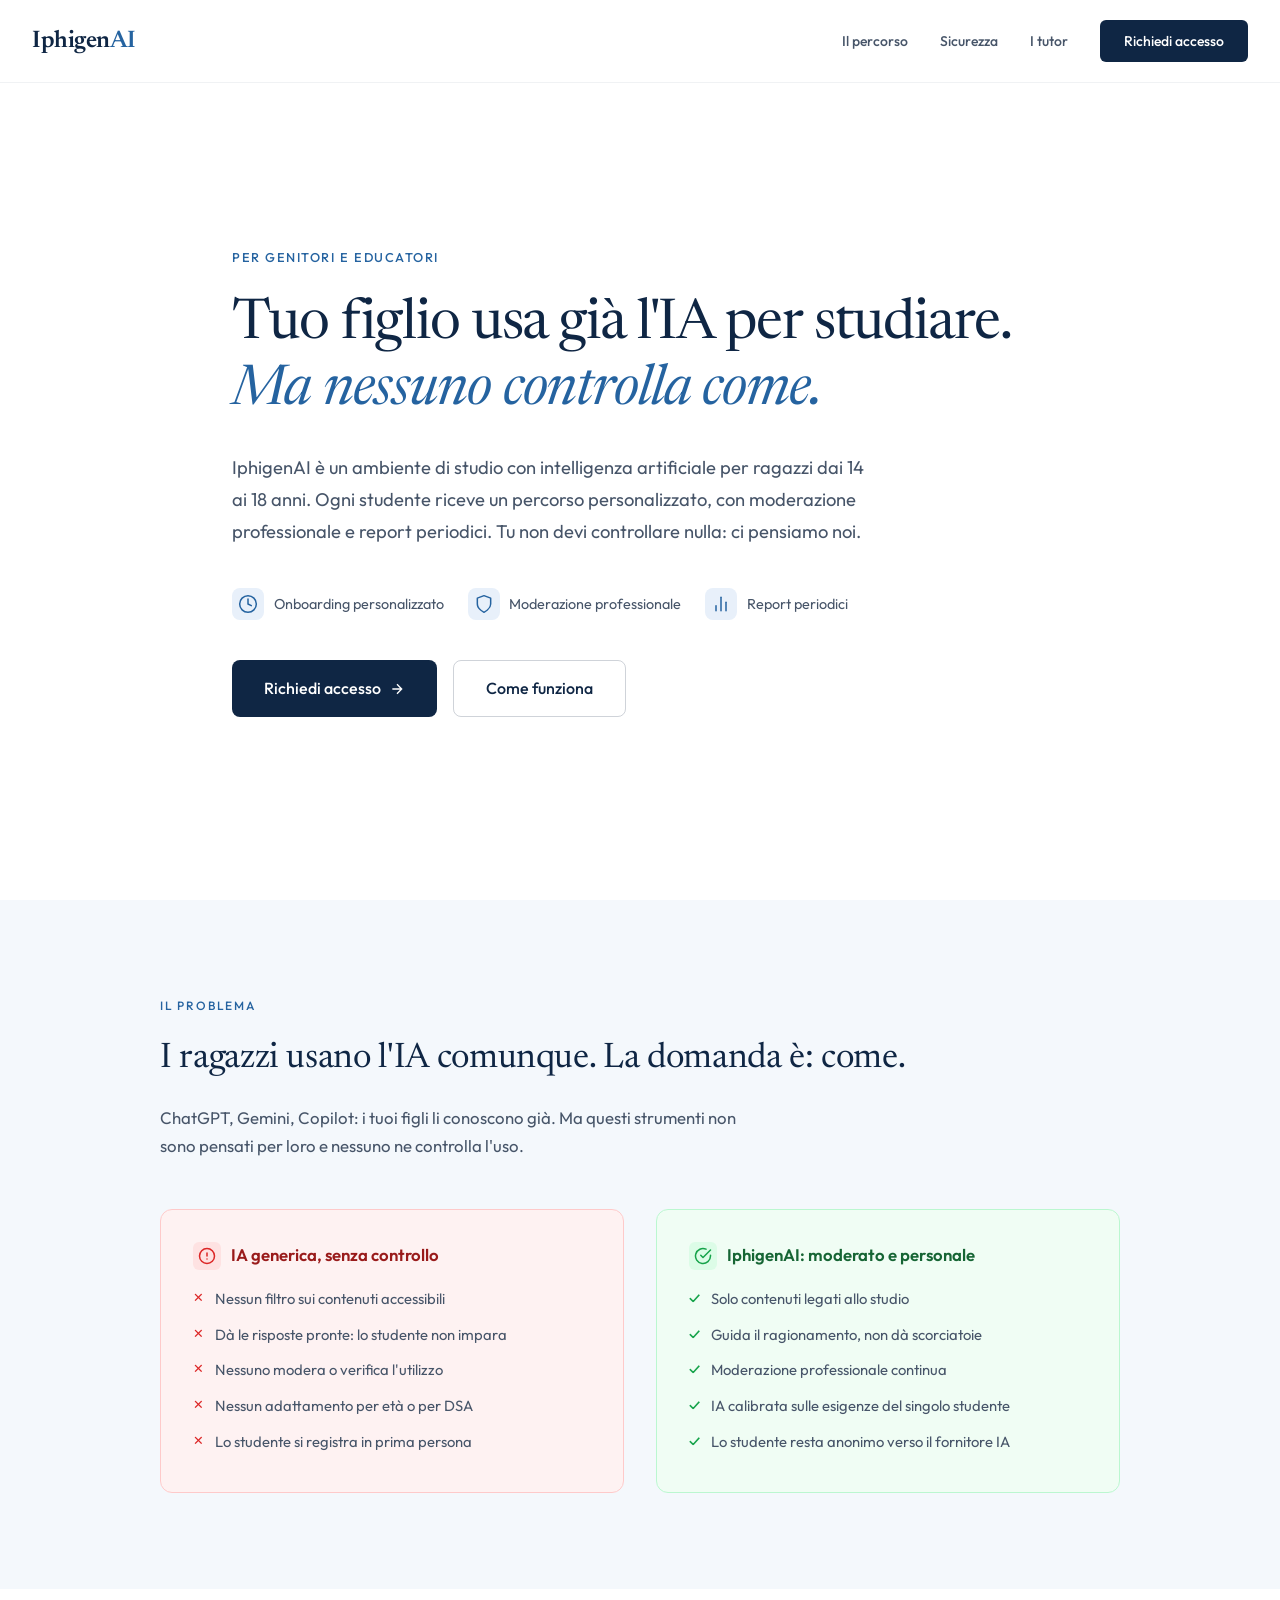
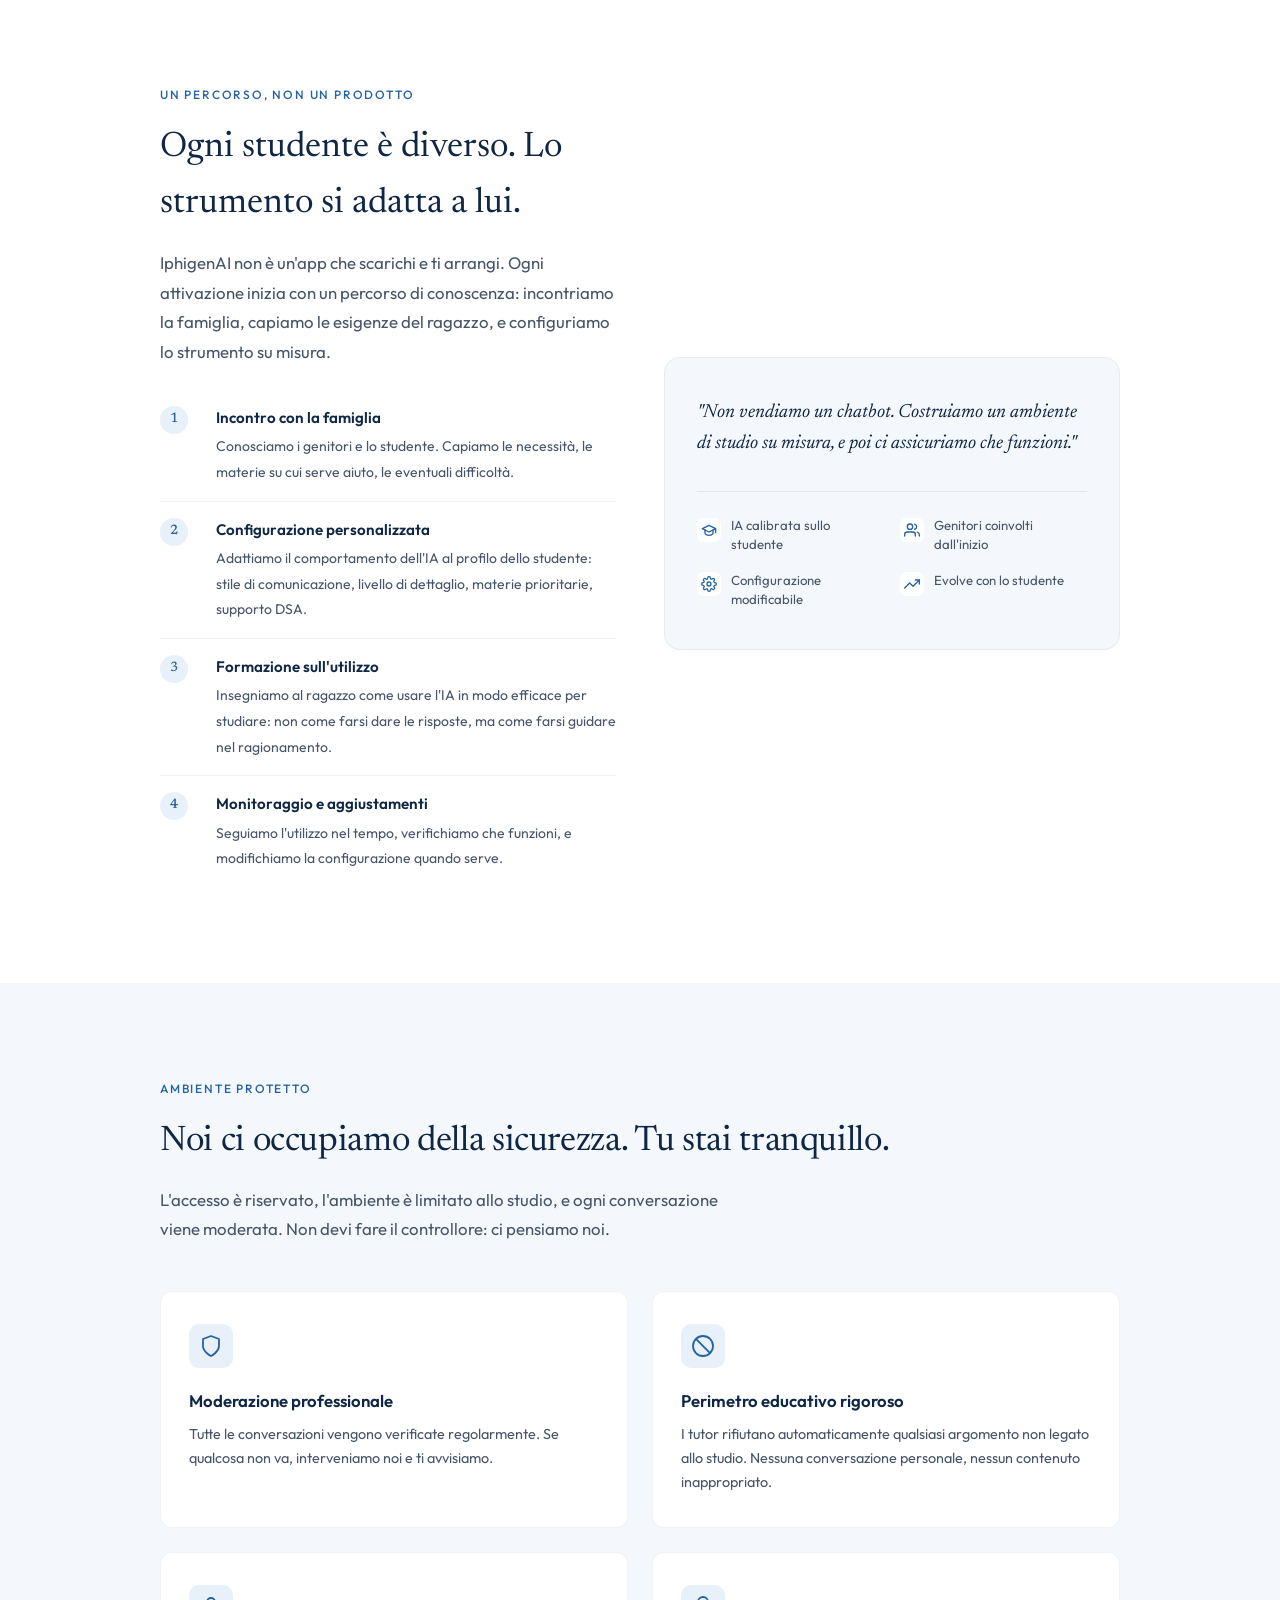
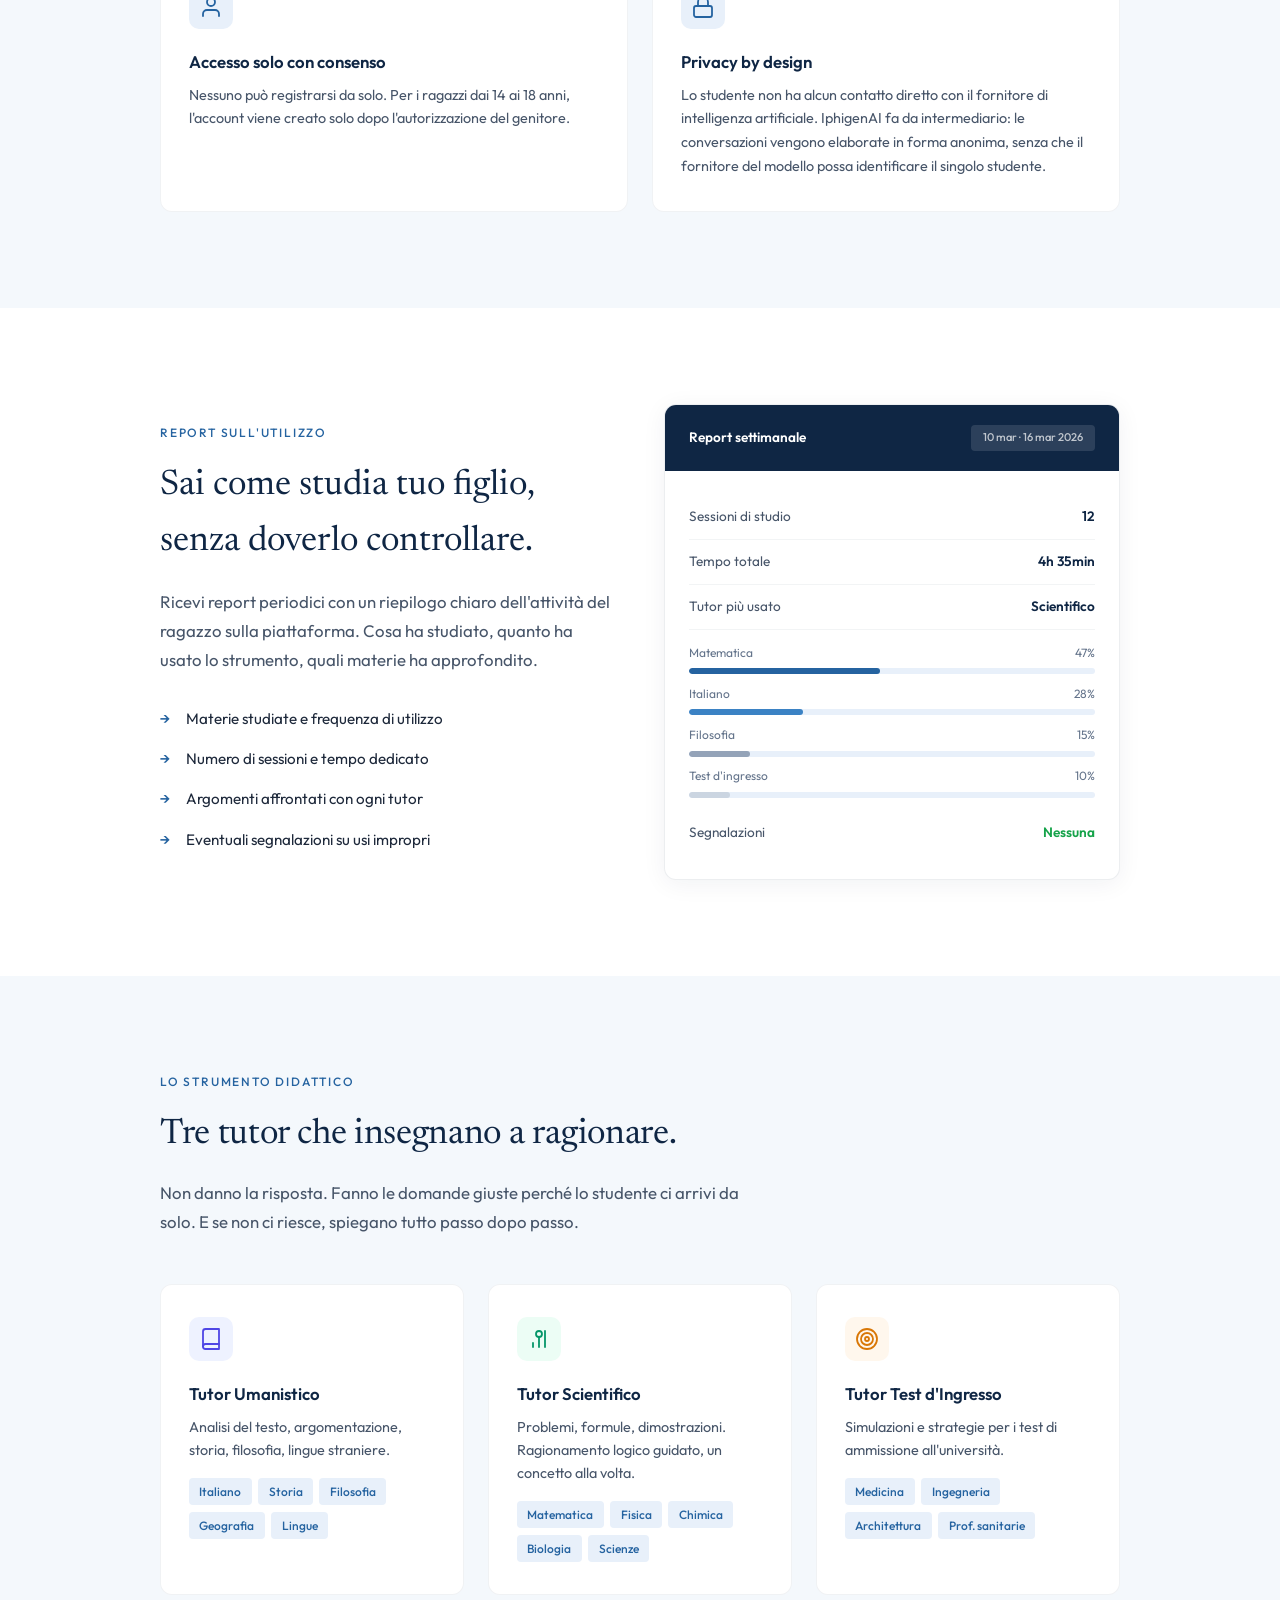
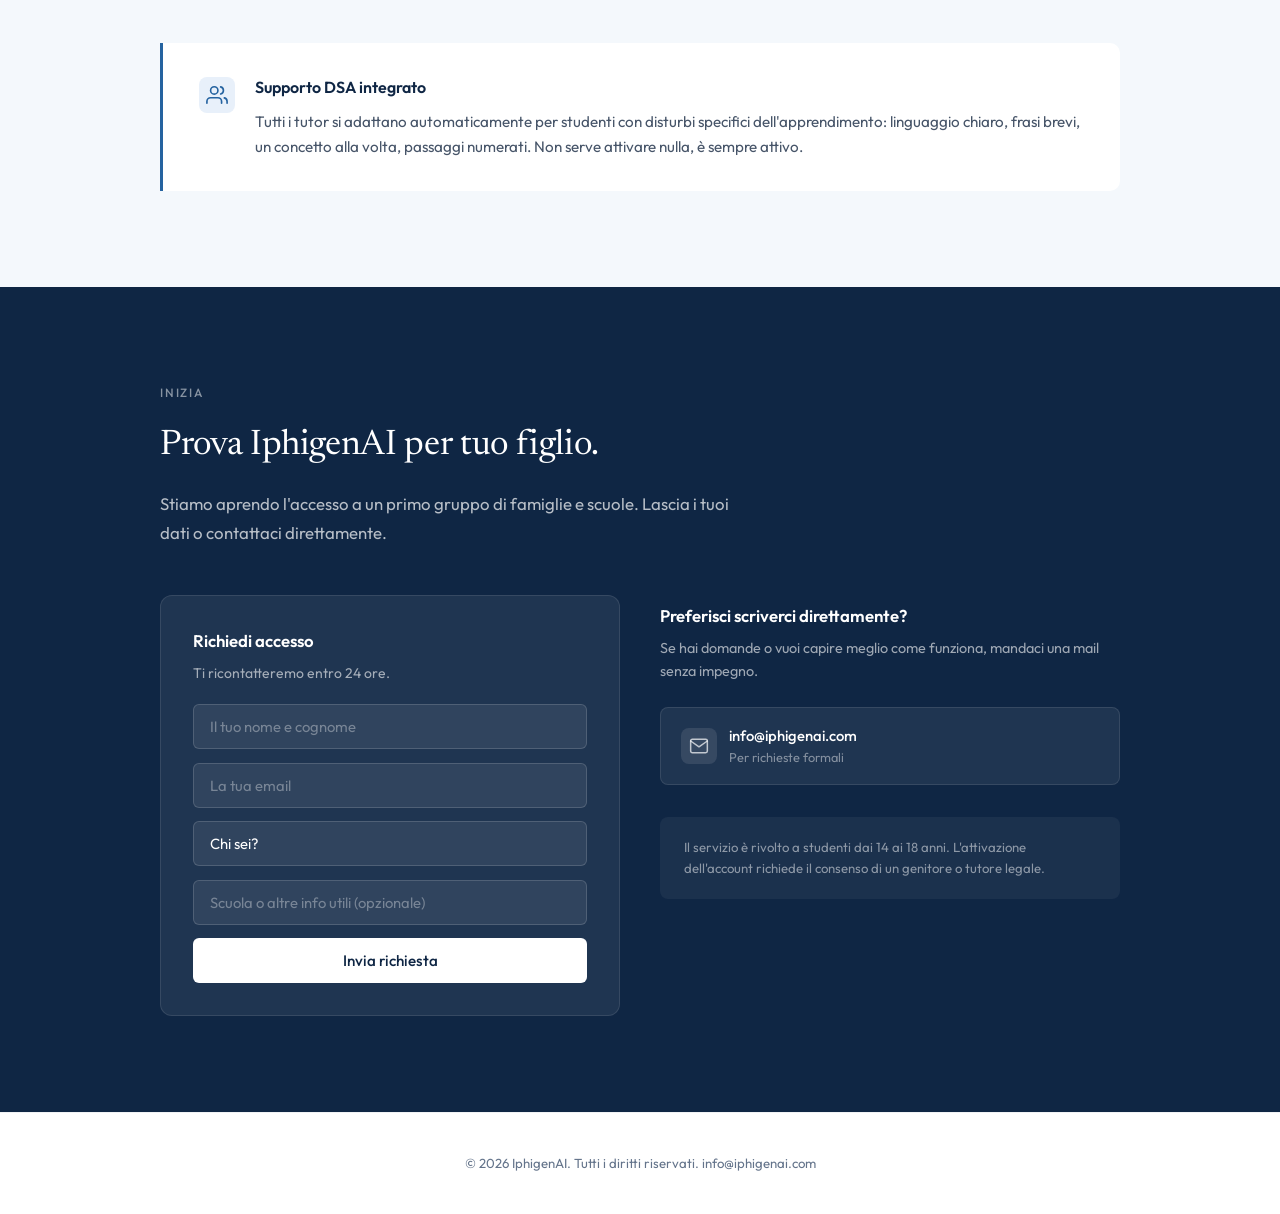
==== index.html @ ca036560 "Rename sito.html to index.html for GitHub Pages" ====
<!DOCTYPE html>
<html lang="it">
<head>
  <meta charset="UTF-8">
  <meta name="viewport" content="width=device-width, initial-scale=1.0">
  <title>IphigenAI — L'intelligenza artificiale sicura per lo studio di tuo figlio</title>
  <meta name="description" content="Un ambiente AI moderato e sicuro per studenti dai 14 ai 18 anni. Tutor che guidano il ragionamento, moderazione professionale, onboarding personalizzato e report periodici sull'utilizzo.">
  <link rel="preconnect" href="https://fonts.googleapis.com">
  <link rel="preconnect" href="https://fonts.gstatic.com" crossorigin>
  <link href="https://fonts.googleapis.com/css2?family=Newsreader:ital,opsz,wght@0,6..72,300;0,6..72,400;0,6..72,500;0,6..72,600;1,6..72,400&family=Outfit:wght@300;400;500;600;700&display=swap" rel="stylesheet">
  <style>
    :root {
      --navy: #0f2644;
      --navy-mid: #1a3a5c;
      --blue: #2563a0;
      --blue-light: #3b82c4;
      --sky: #e8f0fa;
      --sky-pale: #f4f8fc;
      --white: #ffffff;
      --green: #16a34a;
      --green-bg: #f0fdf4;
      --green-border: #bbf7d0;
      --text: #1e293b;
      --text-mid: #475569;
      --text-light: #64748b;
      --serif: 'Newsreader', Georgia, serif;
      --sans: 'Outfit', system-ui, sans-serif;
    }

    * { margin: 0; padding: 0; box-sizing: border-box; }
    html { scroll-behavior: smooth; }

    body {
      font-family: var(--sans);
      color: var(--text);
      background: var(--white);
      line-height: 1.6;
      -webkit-font-smoothing: antialiased;
    }

    /* --- ICON UTILITY --- */
    .icon {
      display: flex;
      align-items: center;
      justify-content: center;
      flex-shrink: 0;
    }
    .icon svg {
      width: 100%;
      height: 100%;
    }

    /* --- NAV --- */
    nav {
      position: fixed;
      top: 0; left: 0; right: 0;
      z-index: 100;
      padding: 1.25rem 2rem;
      display: flex;
      justify-content: space-between;
      align-items: center;
      background: rgba(255,255,255,0.92);
      backdrop-filter: blur(12px);
      border-bottom: 1px solid rgba(15,38,68,0.06);
      transition: box-shadow 0.3s;
    }
    nav.scrolled { box-shadow: 0 1px 20px rgba(15,38,68,0.08); }

    .logo {
      font-family: var(--serif);
      font-size: 1.5rem;
      font-weight: 600;
      color: var(--navy);
      letter-spacing: -0.02em;
      text-decoration: none;
    }
    .logo span { color: var(--blue); }

    .nav-links {
      display: flex;
      align-items: center;
      gap: 2rem;
    }
    .nav-link {
      font-size: 0.875rem;
      font-weight: 500;
      color: var(--text-mid);
      text-decoration: none;
      transition: color 0.2s;
    }
    .nav-link:hover { color: var(--navy); }

    .nav-cta {
      font-size: 0.875rem;
      font-weight: 500;
      color: var(--white);
      background: var(--navy);
      padding: 0.6rem 1.5rem;
      border-radius: 6px;
      text-decoration: none;
      transition: background 0.2s;
    }
    .nav-cta:hover { background: var(--navy-mid); }

    /* --- HERO --- */
    .hero {
      min-height: 100vh;
      display: flex;
      flex-direction: column;
      justify-content: center;
      padding: 8rem 2rem 4rem;
      max-width: 880px;
      margin: 0 auto;
    }

    .hero-eyebrow {
      font-size: 0.8rem;
      font-weight: 500;
      letter-spacing: 0.12em;
      text-transform: uppercase;
      color: var(--blue);
      margin-bottom: 1.5rem;
      opacity: 0; animation: fadeUp 0.7s 0.2s forwards;
    }

    .hero h1 {
      font-family: var(--serif);
      font-size: clamp(2.2rem, 5vw, 3.5rem);
      font-weight: 400;
      line-height: 1.18;
      color: var(--navy);
      margin-bottom: 1.75rem;
      letter-spacing: -0.02em;
      opacity: 0; animation: fadeUp 0.7s 0.35s forwards;
    }
    .hero h1 em { font-style: italic; color: var(--blue); }

    .hero-subtitle {
      font-size: 1.15rem;
      color: var(--text-mid);
      max-width: 640px;
      line-height: 1.75;
      margin-bottom: 2.5rem;
      opacity: 0; animation: fadeUp 0.7s 0.5s forwards;
    }

    .hero-trust {
      display: flex;
      flex-wrap: wrap;
      gap: 1.5rem;
      margin-bottom: 2.5rem;
      opacity: 0; animation: fadeUp 0.7s 0.6s forwards;
    }
    .trust-item {
      display: flex;
      align-items: center;
      gap: 0.6rem;
      font-size: 0.9rem;
      color: var(--text-mid);
    }
    .trust-icon {
      width: 32px; height: 32px;
      border-radius: 8px;
      padding: 6px;
      background: var(--sky);
      color: var(--blue);
    }

    .hero-actions {
      display: flex;
      gap: 1rem;
      flex-wrap: wrap;
      opacity: 0; animation: fadeUp 0.7s 0.7s forwards;
    }

    .btn-primary {
      display: inline-flex; align-items: center; gap: 0.5rem;
      font-family: var(--sans); font-size: 1rem; font-weight: 500;
      color: var(--white); background: var(--navy);
      padding: 0.9rem 2rem; border-radius: 8px;
      text-decoration: none;
      transition: background 0.2s, transform 0.15s;
    }
    .btn-primary:hover { background: var(--navy-mid); transform: translateY(-1px); }

    .btn-secondary {
      display: inline-flex; align-items: center; gap: 0.5rem;
      font-family: var(--sans); font-size: 1rem; font-weight: 500;
      color: var(--navy); background: transparent;
      padding: 0.9rem 2rem; border-radius: 8px;
      border: 1.5px solid rgba(15,38,68,0.2);
      text-decoration: none;
      transition: border-color 0.2s, background 0.2s;
    }
    .btn-secondary:hover { border-color: var(--navy); background: var(--sky-pale); }

    /* --- SECTIONS --- */
    section { padding: 6rem 2rem; }
    .container { max-width: 960px; margin: 0 auto; }

    .section-label {
      font-size: 0.75rem; font-weight: 500;
      letter-spacing: 0.15em; text-transform: uppercase;
      color: var(--blue); margin-bottom: 1rem;
    }
    .section-title {
      font-family: var(--serif);
      font-size: clamp(1.6rem, 3.5vw, 2.2rem);
      font-weight: 400; color: var(--navy);
      margin-bottom: 1rem; letter-spacing: -0.01em;
    }
    .section-desc {
      font-size: 1.05rem; color: var(--text-mid);
      max-width: 600px; line-height: 1.7;
      margin-bottom: 3rem;
    }

    /* --- PROBLEM --- */
    .problem-section { background: var(--sky-pale); }
    .problem-grid {
      display: grid;
      grid-template-columns: 1fr 1fr;
      gap: 2rem;
    }
    .problem-card { padding: 2rem; border-radius: 12px; }
    .problem-card.bad { background: #fef2f2; border: 1px solid #fecaca; }
    .problem-card.good { background: var(--green-bg); border: 1px solid var(--green-border); }
    .problem-card-header {
      display: flex;
      align-items: center;
      gap: 0.65rem;
      margin-bottom: 0.75rem;
    }
    .problem-card-icon {
      width: 28px; height: 28px;
      border-radius: 6px;
      padding: 5px;
    }
    .problem-card.bad .problem-card-icon { background: #fee2e2; color: #dc2626; }
    .problem-card.good .problem-card-icon { background: #dcfce7; color: var(--green); }
    .problem-card h3 { font-size: 1.05rem; font-weight: 600; }
    .problem-card.bad h3 { color: #991b1b; }
    .problem-card.good h3 { color: #166534; }
    .problem-card ul { list-style: none; padding: 0; }
    .problem-card li {
      font-size: 0.925rem; color: var(--text-mid);
      line-height: 1.65; padding: 0.35rem 0;
      padding-left: 1.4rem; position: relative;
    }
    .problem-card.bad li::before {
      content: '\2715'; position: absolute; left: 0;
      color: #dc2626; font-weight: 600; font-size: 0.8rem;
    }
    .problem-card.good li::before {
      content: '\2713'; position: absolute; left: 0;
      color: var(--green); font-weight: 600; font-size: 0.85rem;
    }

    /* --- ONBOARDING --- */
    .onboarding-layout {
      display: grid;
      grid-template-columns: 1fr 1fr;
      gap: 3rem;
      align-items: center;
    }
    .onboarding-text h2 {
      font-family: var(--serif);
      font-size: clamp(1.6rem, 3.5vw, 2.2rem);
      font-weight: 400; color: var(--navy);
      margin-bottom: 1rem;
    }
    .onboarding-text > p {
      font-size: 1.05rem; color: var(--text-mid);
      line-height: 1.75; margin-bottom: 1.5rem;
    }

    .onboarding-steps {
      list-style: none; padding: 0;
      counter-reset: ob;
    }
    .onboarding-steps li {
      position: relative;
      padding: 1rem 0 1rem 3.5rem;
      border-bottom: 1px solid rgba(15,38,68,0.06);
      counter-increment: ob;
    }
    .onboarding-steps li:last-child { border-bottom: none; }
    .onboarding-steps li::before {
      content: counter(ob);
      position: absolute; left: 0; top: 1rem;
      width: 28px; height: 28px;
      background: var(--sky);
      border-radius: 50%;
      display: flex; align-items: center; justify-content: center;
      font-family: var(--serif);
      font-size: 0.85rem; font-weight: 500;
      color: var(--blue);
    }
    .onboarding-steps li strong {
      display: block;
      font-size: 0.95rem; font-weight: 600;
      color: var(--navy);
      margin-bottom: 0.2rem;
    }
    .onboarding-steps li span {
      font-size: 0.875rem;
      color: var(--text-mid);
      line-height: 1.55;
    }

    .onboarding-visual {
      background: var(--sky-pale);
      border-radius: 16px;
      padding: 2.5rem 2rem;
      border: 1px solid rgba(15,38,68,0.06);
    }
    .onboarding-quote {
      font-family: var(--serif);
      font-size: 1.2rem;
      font-style: italic;
      color: var(--navy);
      line-height: 1.6;
      margin-bottom: 1.5rem;
    }
    .onboarding-features {
      margin-top: 2rem;
      padding-top: 1.5rem;
      border-top: 1px solid rgba(15,38,68,0.08);
      display: grid;
      grid-template-columns: 1fr 1fr;
      gap: 1rem;
    }
    .ob-feature {
      display: flex; align-items: flex-start; gap: 0.6rem;
    }
    .ob-feature-icon {
      width: 24px; height: 24px; border-radius: 6px;
      background: var(--white);
      padding: 4px;
      color: var(--blue);
      flex-shrink: 0;
      margin-top: 0.1rem;
    }
    .ob-feature span {
      font-size: 0.825rem;
      color: var(--text-mid);
      line-height: 1.45;
    }

    /* --- SAFETY --- */
    .safety-section { background: var(--sky-pale); }
    .safety-grid {
      display: grid;
      grid-template-columns: repeat(2, 1fr);
      gap: 1.5rem;
    }
    .safety-card {
      padding: 2rem 1.75rem; border-radius: 12px;
      background: var(--white);
      border: 1px solid rgba(15,38,68,0.06);
      transition: box-shadow 0.25s, transform 0.2s;
    }
    .safety-card:hover { box-shadow: 0 8px 30px rgba(15,38,68,0.07); transform: translateY(-2px); }
    .safety-icon {
      width: 44px; height: 44px; border-radius: 10px;
      display: flex; align-items: center; justify-content: center;
      margin-bottom: 1.25rem;
      background: var(--sky);
      color: var(--blue);
      padding: 10px;
    }
    .safety-card h3 { font-size: 1.05rem; font-weight: 600; color: var(--navy); margin-bottom: 0.5rem; }
    .safety-card p { font-size: 0.9rem; color: var(--text-mid); line-height: 1.65; }

    /* --- REPORT --- */
    .report-layout {
      display: grid;
      grid-template-columns: 1fr 1fr;
      gap: 3rem;
      align-items: center;
    }
    .report-text h2 {
      font-family: var(--serif);
      font-size: clamp(1.6rem, 3.5vw, 2.2rem);
      font-weight: 400; color: var(--navy);
      margin-bottom: 1rem;
    }
    .report-text p {
      font-size: 1.05rem; color: var(--text-mid);
      line-height: 1.75; margin-bottom: 1.5rem;
    }
    .report-features { list-style: none; padding: 0; }
    .report-features li {
      font-size: 0.95rem; color: var(--text);
      padding: 0.55rem 0; padding-left: 1.6rem;
      position: relative; line-height: 1.5;
    }
    .report-features li::before {
      content: '\2192'; position: absolute; left: 0;
      color: var(--blue); font-weight: 500;
    }

    .report-preview {
      background: var(--white);
      border-radius: 12px;
      border: 1px solid rgba(15,38,68,0.08);
      overflow: hidden;
      box-shadow: 0 4px 24px rgba(15,38,68,0.06);
    }
    .report-header {
      padding: 1.25rem 1.5rem;
      background: var(--navy);
      display: flex; align-items: center; justify-content: space-between;
    }
    .report-header-title { font-size: 0.85rem; font-weight: 600; color: var(--white); }
    .report-header-badge {
      font-size: 0.7rem; font-weight: 500;
      color: rgba(255,255,255,0.7);
      background: rgba(255,255,255,0.12);
      padding: 0.25rem 0.75rem; border-radius: 4px;
    }
    .report-body { padding: 1.5rem; }
    .report-row {
      display: flex; justify-content: space-between; align-items: center;
      padding: 0.7rem 0;
      border-bottom: 1px solid rgba(15,38,68,0.05);
    }
    .report-row:last-child { border-bottom: none; }
    .report-label { font-size: 0.85rem; color: var(--text-mid); }
    .report-value { font-size: 0.85rem; font-weight: 600; color: var(--navy); }
    .report-bar-container { padding: 0.8rem 0 0.2rem; }
    .report-bar-label {
      display: flex; justify-content: space-between;
      font-size: 0.75rem; color: var(--text-light); margin-bottom: 0.4rem;
    }
    .report-bar {
      height: 6px; background: var(--sky);
      border-radius: 3px; overflow: hidden; margin-bottom: 0.6rem;
    }
    .report-bar-fill { height: 100%; border-radius: 3px; transition: width 1s ease; }

    /* --- TUTORS --- */
    .tutor-section { background: var(--sky-pale); }
    .tutors { display: grid; grid-template-columns: repeat(3, 1fr); gap: 1.5rem; }
    .tutor-card {
      padding: 2rem 1.75rem; border-radius: 12px;
      background: var(--white); border: 1px solid rgba(15,38,68,0.06);
      transition: box-shadow 0.25s, transform 0.2s;
    }
    .tutor-card:hover { box-shadow: 0 8px 30px rgba(15,38,68,0.07); transform: translateY(-2px); }
    .tutor-icon {
      width: 44px; height: 44px; border-radius: 10px;
      display: flex; align-items: center; justify-content: center;
      margin-bottom: 1.25rem;
      padding: 10px;
    }
    .tutor-card:nth-child(1) .tutor-icon { background: #eef2ff; color: #4f46e5; }
    .tutor-card:nth-child(2) .tutor-icon { background: #ecfdf5; color: #059669; }
    .tutor-card:nth-child(3) .tutor-icon { background: #fff7ed; color: #d97706; }
    .tutor-card h3 { font-size: 1.05rem; font-weight: 600; color: var(--navy); margin-bottom: 0.5rem; }
    .tutor-card p { font-size: 0.9rem; color: var(--text-mid); line-height: 1.6; }
    .tutor-subjects { margin-top: 1rem; display: flex; flex-wrap: wrap; gap: 0.4rem; }
    .tutor-subjects span {
      font-size: 0.75rem; font-weight: 500;
      color: var(--blue); background: var(--sky);
      padding: 0.25rem 0.65rem; border-radius: 4px;
    }

    .dsa-callout {
      margin-top: 3rem; padding: 2rem 2.25rem;
      background: var(--white);
      border-left: 3px solid var(--blue);
      border-radius: 0 10px 10px 0;
      display: flex;
      gap: 1.25rem;
      align-items: flex-start;
    }
    .dsa-icon {
      width: 36px; height: 36px;
      border-radius: 8px;
      background: var(--sky);
      color: var(--blue);
      padding: 7px;
      flex-shrink: 0;
      margin-top: 0.1rem;
    }
    .dsa-callout h3 { font-weight: 600; font-size: 1rem; color: var(--navy); margin-bottom: 0.5rem; }
    .dsa-callout p { font-size: 0.95rem; color: var(--text-mid); line-height: 1.65; }

    /* --- CTA --- */
    .cta-section { background: var(--navy); color: var(--white); }
    .cta-section .section-label { color: rgba(255,255,255,0.5); }
    .cta-section .section-title { color: var(--white); }
    .cta-section .section-desc { color: rgba(255,255,255,0.7); }

    .cta-grid { display: grid; grid-template-columns: 1fr 1fr; gap: 2.5rem; align-items: start; }

    .cta-form {
      background: rgba(255,255,255,0.07);
      border: 1px solid rgba(255,255,255,0.1);
      border-radius: 12px; padding: 2rem;
    }
    .cta-form h3 { font-size: 1.05rem; font-weight: 600; color: var(--white); margin-bottom: 0.4rem; }
    .cta-form > p { font-size: 0.875rem; color: rgba(255,255,255,0.6); margin-bottom: 1.25rem; }
    .form-group { margin-bottom: 0.85rem; }
    .form-group input, .form-group select {
      width: 100%; padding: 0.75rem 1rem;
      font-family: var(--sans); font-size: 0.925rem;
      color: var(--white);
      background: rgba(255,255,255,0.08);
      border: 1px solid rgba(255,255,255,0.15);
      border-radius: 6px; outline: none;
      transition: border-color 0.2s;
      -webkit-appearance: none;
    }
    .form-group select option { color: var(--text); background: var(--white); }
    .form-group input::placeholder { color: rgba(255,255,255,0.35); }
    .form-group input:focus, .form-group select:focus { border-color: rgba(255,255,255,0.4); }

    .form-submit {
      width: 100%; padding: 0.8rem;
      font-family: var(--sans); font-size: 0.95rem; font-weight: 500;
      color: var(--navy); background: var(--white);
      border: none; border-radius: 6px; cursor: pointer;
      transition: opacity 0.2s, transform 0.15s;
    }
    .form-submit:hover { opacity: 0.9; transform: translateY(-1px); }

    .form-success {
      display: none; text-align: center; padding: 1.5rem 0;
      color: rgba(255,255,255,0.9); font-size: 0.95rem; line-height: 1.6;
    }

    .cta-contact { padding-top: 0.5rem; }
    .cta-contact h3 { font-size: 1.05rem; font-weight: 600; color: var(--white); margin-bottom: 0.4rem; }
    .cta-contact > p { font-size: 0.9rem; color: rgba(255,255,255,0.6); margin-bottom: 1.5rem; line-height: 1.6; }

    .contact-link {
      display: flex; align-items: center; gap: 0.75rem;
      padding: 1rem 1.25rem;
      background: rgba(255,255,255,0.07);
      border: 1px solid rgba(255,255,255,0.1);
      border-radius: 8px; color: var(--white);
      text-decoration: none; margin-bottom: 0.75rem;
      transition: background 0.2s;
    }
    .contact-link:hover { background: rgba(255,255,255,0.12); }
    .link-icon {
      width: 36px; height: 36px; border-radius: 8px;
      display: flex; align-items: center; justify-content: center;
      flex-shrink: 0;
      padding: 8px;
    }
    .link-icon.wa { background: rgba(37,211,102,0.15); color: #25d366; }
    .link-icon.tg { background: rgba(0,136,204,0.15); color: #0088cc; }
    .link-icon.em { background: rgba(255,255,255,0.1); color: rgba(255,255,255,0.7); }
    .link-label { font-weight: 500; font-size: 0.925rem; }
    .link-detail { font-size: 0.8rem; color: rgba(255,255,255,0.45); }

    .cta-note {
      margin-top: 2rem; padding: 1.25rem 1.5rem;
      background: rgba(255,255,255,0.05); border-radius: 8px;
      font-size: 0.825rem; color: rgba(255,255,255,0.5); line-height: 1.6;
    }

    /* --- FOOTER --- */
    footer {
      padding: 2.5rem 2rem; text-align: center;
      font-size: 0.825rem; color: var(--text-light);
      border-top: 1px solid rgba(15,38,68,0.06);
    }
    footer a { color: var(--text-light); text-decoration: none; }
    footer a:hover { color: var(--navy); }

    /* --- ANIMATIONS --- */
    @keyframes fadeUp {
      from { opacity: 0; transform: translateY(18px); }
      to { opacity: 1; transform: translateY(0); }
    }
    .reveal { opacity: 0; transform: translateY(20px); transition: opacity 0.6s, transform 0.6s; }
    .reveal.visible { opacity: 1; transform: translateY(0); }

    /* --- RESPONSIVE --- */
    @media (max-width: 900px) {
      .onboarding-layout, .report-layout { grid-template-columns: 1fr; }
    }
    @media (max-width: 768px) {
      .problem-grid, .safety-grid, .tutors, .cta-grid { grid-template-columns: 1fr; }
      .onboarding-features { grid-template-columns: 1fr; }
      .hero { padding: 7rem 1.5rem 3rem; }
      section { padding: 4rem 1.5rem; }
      nav { padding: 1rem 1.25rem; }
      .nav-links { gap: 1rem; }
      .nav-link { display: none; }
    }
    @media (max-width: 480px) {
      .hero-actions { flex-direction: column; }
      .btn-primary, .btn-secondary { text-align: center; justify-content: center; }
    }
  </style>
</head>
<body>

  <!-- NAV -->
  <nav id="nav">
    <a href="#" class="logo">Iphigen<span>AI</span></a>
    <div class="nav-links">
      <a href="#percorso" class="nav-link">Il percorso</a>
      <a href="#sicurezza" class="nav-link">Sicurezza</a>
      <a href="#tutor" class="nav-link">I tutor</a>
      <a href="#contatti" class="nav-cta">Richiedi accesso</a>
    </div>
  </nav>

  <!-- HERO -->
  <section class="hero">
    <div class="hero-eyebrow">Per genitori e educatori</div>
    <h1>Tuo figlio usa già l'IA per studiare. <em>Ma nessuno controlla come.</em></h1>
    <p class="hero-subtitle">IphigenAI è un ambiente di studio con intelligenza artificiale per ragazzi dai 14 ai 18 anni. Ogni studente riceve un percorso personalizzato, con moderazione professionale e report periodici. Tu non devi controllare nulla: ci pensiamo noi.</p>
    <div class="hero-trust">
      <div class="trust-item">
        <div class="trust-icon icon">
          <svg viewBox="0 0 24 24" fill="none" stroke="currentColor" stroke-width="1.8" stroke-linecap="round" stroke-linejoin="round"><circle cx="12" cy="12" r="10"/><path d="M12 6v6l4 2"/></svg>
        </div>
        Onboarding personalizzato
      </div>
      <div class="trust-item">
        <div class="trust-icon icon">
          <svg viewBox="0 0 24 24" fill="none" stroke="currentColor" stroke-width="1.8" stroke-linecap="round" stroke-linejoin="round"><path d="M12 22s8-4 8-10V5l-8-3-8 3v7c0 6 8 10 8 10z"/></svg>
        </div>
        Moderazione professionale
      </div>
      <div class="trust-item">
        <div class="trust-icon icon">
          <svg viewBox="0 0 24 24" fill="none" stroke="currentColor" stroke-width="1.8" stroke-linecap="round" stroke-linejoin="round"><path d="M18 20V10"/><path d="M12 20V4"/><path d="M6 20v-6"/></svg>
        </div>
        Report periodici
      </div>
    </div>
    <div class="hero-actions">
      <a href="#contatti" class="btn-primary">
        Richiedi accesso
        <svg width="16" height="16" fill="none" stroke="currentColor" stroke-width="2" viewBox="0 0 24 24"><path d="M5 12h14M12 5l7 7-7 7"/></svg>
      </a>
      <a href="#percorso" class="btn-secondary">Come funziona</a>
    </div>
  </section>

  <!-- PROBLEM -->
  <section class="problem-section">
    <div class="container">
      <div class="section-label reveal">Il problema</div>
      <h2 class="section-title reveal">I ragazzi usano l'IA comunque. La domanda è: come.</h2>
      <p class="section-desc reveal">ChatGPT, Gemini, Copilot: i tuoi figli li conoscono già. Ma questi strumenti non sono pensati per loro e nessuno ne controlla l'uso.</p>
      <div class="problem-grid">
        <div class="problem-card bad reveal">
          <div class="problem-card-header">
            <div class="problem-card-icon icon">
              <svg viewBox="0 0 24 24" fill="none" stroke="currentColor" stroke-width="2" stroke-linecap="round" stroke-linejoin="round"><circle cx="12" cy="12" r="10"/><line x1="12" y1="8" x2="12" y2="12"/><line x1="12" y1="16" x2="12.01" y2="16"/></svg>
            </div>
            <h3>IA generica, senza controllo</h3>
          </div>
          <ul>
            <li>Nessun filtro sui contenuti accessibili</li>
            <li>Dà le risposte pronte: lo studente non impara</li>
            <li>Nessuno modera o verifica l'utilizzo</li>
            <li>Nessun adattamento per età o per DSA</li>
            <li>Lo studente si registra in prima persona</li>
          </ul>
        </div>
        <div class="problem-card good reveal">
          <div class="problem-card-header">
            <div class="problem-card-icon icon">
              <svg viewBox="0 0 24 24" fill="none" stroke="currentColor" stroke-width="2" stroke-linecap="round" stroke-linejoin="round"><path d="M22 11.08V12a10 10 0 1 1-5.93-9.14"/><polyline points="22 4 12 14.01 9 11.01"/></svg>
            </div>
            <h3>IphigenAI: moderato e personale</h3>
          </div>
          <ul>
            <li>Solo contenuti legati allo studio</li>
            <li>Guida il ragionamento, non dà scorciatoie</li>
            <li>Moderazione professionale continua</li>
            <li>IA calibrata sulle esigenze del singolo studente</li>
            <li>Lo studente resta anonimo verso il fornitore IA</li>
          </ul>
        </div>
      </div>
    </div>
  </section>

  <!-- ONBOARDING -->
  <section id="percorso">
    <div class="container">
      <div class="section-label reveal">Un percorso, non un prodotto</div>
      <div class="onboarding-layout">
        <div class="onboarding-text reveal">
          <h2>Ogni studente è diverso. Lo strumento si adatta a lui.</h2>
          <p>IphigenAI non è un'app che scarichi e ti arrangi. Ogni attivazione inizia con un percorso di conoscenza: incontriamo la famiglia, capiamo le esigenze del ragazzo, e configuriamo lo strumento su misura.</p>
          <ol class="onboarding-steps">
            <li>
              <strong>Incontro con la famiglia</strong>
              <span>Conosciamo i genitori e lo studente. Capiamo le necessità, le materie su cui serve aiuto, le eventuali difficoltà.</span>
            </li>
            <li>
              <strong>Configurazione personalizzata</strong>
              <span>Adattiamo il comportamento dell'IA al profilo dello studente: stile di comunicazione, livello di dettaglio, materie prioritarie, supporto DSA.</span>
            </li>
            <li>
              <strong>Formazione sull'utilizzo</strong>
              <span>Insegniamo al ragazzo come usare l'IA in modo efficace per studiare: non come farsi dare le risposte, ma come farsi guidare nel ragionamento.</span>
            </li>
            <li>
              <strong>Monitoraggio e aggiustamenti</strong>
              <span>Seguiamo l'utilizzo nel tempo, verifichiamo che funzioni, e modifichiamo la configurazione quando serve.</span>
            </li>
          </ol>
        </div>
        <div class="onboarding-visual reveal">
          <div class="onboarding-quote">
            "Non vendiamo un chatbot. Costruiamo un ambiente di studio su misura, e poi ci assicuriamo che funzioni."
          </div>
          <div class="onboarding-features">
            <div class="ob-feature">
              <div class="ob-feature-icon icon">
                <svg viewBox="0 0 24 24" fill="none" stroke="currentColor" stroke-width="2" stroke-linecap="round" stroke-linejoin="round"><path d="M22 10v6M2 10l10-5 10 5-10 5z"/><path d="M6 12v5c0 1.1 2.7 3 6 3s6-1.9 6-3v-5"/></svg>
              </div>
              <span>IA calibrata sullo studente</span>
            </div>
            <div class="ob-feature">
              <div class="ob-feature-icon icon">
                <svg viewBox="0 0 24 24" fill="none" stroke="currentColor" stroke-width="2" stroke-linecap="round" stroke-linejoin="round"><path d="M17 21v-2a4 4 0 0 0-4-4H5a4 4 0 0 0-4 4v2"/><circle cx="9" cy="7" r="4"/><path d="M23 21v-2a4 4 0 0 0-3-3.87"/><path d="M16 3.13a4 4 0 0 1 0 7.75"/></svg>
              </div>
              <span>Genitori coinvolti dall'inizio</span>
            </div>
            <div class="ob-feature">
              <div class="ob-feature-icon icon">
                <svg viewBox="0 0 24 24" fill="none" stroke="currentColor" stroke-width="2" stroke-linecap="round" stroke-linejoin="round"><circle cx="12" cy="12" r="3"/><path d="M19.4 15a1.65 1.65 0 0 0 .33 1.82l.06.06a2 2 0 0 1-2.83 2.83l-.06-.06a1.65 1.65 0 0 0-1.82-.33 1.65 1.65 0 0 0-1 1.51V21a2 2 0 0 1-4 0v-.09A1.65 1.65 0 0 0 9 19.4a1.65 1.65 0 0 0-1.82.33l-.06.06a2 2 0 0 1-2.83-2.83l.06-.06A1.65 1.65 0 0 0 4.68 15a1.65 1.65 0 0 0-1.51-1H3a2 2 0 0 1 0-4h.09A1.65 1.65 0 0 0 4.6 9a1.65 1.65 0 0 0-.33-1.82l-.06-.06a2 2 0 0 1 2.83-2.83l.06.06A1.65 1.65 0 0 0 9 4.68a1.65 1.65 0 0 0 1-1.51V3a2 2 0 0 1 4 0v.09a1.65 1.65 0 0 0 1 1.51 1.65 1.65 0 0 0 1.82-.33l.06-.06a2 2 0 0 1 2.83 2.83l-.06.06A1.65 1.65 0 0 0 19.4 9a1.65 1.65 0 0 0 1.51 1H21a2 2 0 0 1 0 4h-.09a1.65 1.65 0 0 0-1.51 1z"/></svg>
              </div>
              <span>Configurazione modificabile</span>
            </div>
            <div class="ob-feature">
              <div class="ob-feature-icon icon">
                <svg viewBox="0 0 24 24" fill="none" stroke="currentColor" stroke-width="2" stroke-linecap="round" stroke-linejoin="round"><polyline points="23 6 13.5 15.5 8.5 10.5 1 18"/><polyline points="17 6 23 6 23 12"/></svg>
              </div>
              <span>Evolve con lo studente</span>
            </div>
          </div>
        </div>
      </div>
    </div>
  </section>

  <!-- SAFETY -->
  <section class="safety-section" id="sicurezza">
    <div class="container">
      <div class="section-label reveal">Ambiente protetto</div>
      <h2 class="section-title reveal">Noi ci occupiamo della sicurezza. Tu stai tranquillo.</h2>
      <p class="section-desc reveal">L'accesso è riservato, l'ambiente è limitato allo studio, e ogni conversazione viene moderata. Non devi fare il controllore: ci pensiamo noi.</p>
      <div class="safety-grid">
        <div class="safety-card reveal">
          <div class="safety-icon icon">
            <svg viewBox="0 0 24 24" fill="none" stroke="currentColor" stroke-width="1.8" stroke-linecap="round" stroke-linejoin="round"><path d="M12 22s8-4 8-10V5l-8-3-8 3v7c0 6 8 10 8 10z"/></svg>
          </div>
          <h3>Moderazione professionale</h3>
          <p>Tutte le conversazioni vengono verificate regolarmente. Se qualcosa non va, interveniamo noi e ti avvisiamo.</p>
        </div>
        <div class="safety-card reveal">
          <div class="safety-icon icon">
            <svg viewBox="0 0 24 24" fill="none" stroke="currentColor" stroke-width="1.8" stroke-linecap="round" stroke-linejoin="round"><circle cx="12" cy="12" r="10"/><line x1="4.93" y1="4.93" x2="19.07" y2="19.07"/></svg>
          </div>
          <h3>Perimetro educativo rigoroso</h3>
          <p>I tutor rifiutano automaticamente qualsiasi argomento non legato allo studio. Nessuna conversazione personale, nessun contenuto inappropriato.</p>
        </div>
        <div class="safety-card reveal">
          <div class="safety-icon icon">
            <svg viewBox="0 0 24 24" fill="none" stroke="currentColor" stroke-width="1.8" stroke-linecap="round" stroke-linejoin="round"><path d="M20 21v-2a4 4 0 0 0-4-4H8a4 4 0 0 0-4 4v2"/><circle cx="12" cy="7" r="4"/></svg>
          </div>
          <h3>Accesso solo con consenso</h3>
          <p>Nessuno può registrarsi da solo. Per i ragazzi dai 14 ai 18 anni, l'account viene creato solo dopo l'autorizzazione del genitore.</p>
        </div>
        <div class="safety-card reveal">
          <div class="safety-icon icon">
            <svg viewBox="0 0 24 24" fill="none" stroke="currentColor" stroke-width="1.8" stroke-linecap="round" stroke-linejoin="round"><rect x="3" y="11" width="18" height="11" rx="2" ry="2"/><path d="M7 11V7a5 5 0 0 1 10 0v4"/></svg>
          </div>
          <h3>Privacy by design</h3>
          <p>Lo studente non ha alcun contatto diretto con il fornitore di intelligenza artificiale. IphigenAI fa da intermediario: le conversazioni vengono elaborate in forma anonima, senza che il fornitore del modello possa identificare il singolo studente.</p>
        </div>
      </div>
    </div>
  </section>

  <!-- REPORT -->
  <section id="report">
    <div class="container">
      <div class="report-layout">
        <div class="report-text reveal">
          <div class="section-label">Report sull'utilizzo</div>
          <h2>Sai come studia tuo figlio, senza doverlo controllare.</h2>
          <p>Ricevi report periodici con un riepilogo chiaro dell'attività del ragazzo sulla piattaforma. Cosa ha studiato, quanto ha usato lo strumento, quali materie ha approfondito.</p>
          <ul class="report-features">
            <li>Materie studiate e frequenza di utilizzo</li>
            <li>Numero di sessioni e tempo dedicato</li>
            <li>Argomenti affrontati con ogni tutor</li>
            <li>Eventuali segnalazioni su usi impropri</li>
          </ul>
        </div>
        <div class="report-preview reveal">
          <div class="report-header">
            <span class="report-header-title">Report settimanale</span>
            <span class="report-header-badge">10 mar · 16 mar 2026</span>
          </div>
          <div class="report-body">
            <div class="report-row">
              <span class="report-label">Sessioni di studio</span>
              <span class="report-value">12</span>
            </div>
            <div class="report-row">
              <span class="report-label">Tempo totale</span>
              <span class="report-value">4h 35min</span>
            </div>
            <div class="report-row">
              <span class="report-label">Tutor più usato</span>
              <span class="report-value">Scientifico</span>
            </div>
            <div class="report-bar-container">
              <div class="report-bar-label"><span>Matematica</span><span>47%</span></div>
              <div class="report-bar"><div class="report-bar-fill" style="width:47%; background: var(--blue);"></div></div>
              <div class="report-bar-label"><span>Italiano</span><span>28%</span></div>
              <div class="report-bar"><div class="report-bar-fill" style="width:28%; background: var(--blue-light);"></div></div>
              <div class="report-bar-label"><span>Filosofia</span><span>15%</span></div>
              <div class="report-bar"><div class="report-bar-fill" style="width:15%; background: #94a3b8;"></div></div>
              <div class="report-bar-label"><span>Test d'ingresso</span><span>10%</span></div>
              <div class="report-bar"><div class="report-bar-fill" style="width:10%; background: #cbd5e1;"></div></div>
            </div>
            <div class="report-row">
              <span class="report-label">Segnalazioni</span>
              <span class="report-value" style="color: var(--green);">Nessuna</span>
            </div>
          </div>
        </div>
      </div>
    </div>
  </section>

  <!-- TUTORS -->
  <section class="tutor-section" id="tutor">
    <div class="container">
      <div class="section-label reveal">Lo strumento didattico</div>
      <h2 class="section-title reveal">Tre tutor che insegnano a ragionare.</h2>
      <p class="section-desc reveal">Non danno la risposta. Fanno le domande giuste perché lo studente ci arrivi da solo. E se non ci riesce, spiegano tutto passo dopo passo.</p>
      <div class="tutors">
        <div class="tutor-card reveal">
          <div class="tutor-icon icon">
            <svg viewBox="0 0 24 24" fill="none" stroke="currentColor" stroke-width="1.8" stroke-linecap="round" stroke-linejoin="round"><path d="M4 19.5A2.5 2.5 0 0 1 6.5 17H20"/><path d="M6.5 2H20v20H6.5A2.5 2.5 0 0 1 4 19.5v-15A2.5 2.5 0 0 1 6.5 2z"/></svg>
          </div>
          <h3>Tutor Umanistico</h3>
          <p>Analisi del testo, argomentazione, storia, filosofia, lingue straniere.</p>
          <div class="tutor-subjects">
            <span>Italiano</span><span>Storia</span><span>Filosofia</span><span>Geografia</span><span>Lingue</span>
          </div>
        </div>
        <div class="tutor-card reveal">
          <div class="tutor-icon icon">
            <svg viewBox="0 0 24 24" fill="none" stroke="currentColor" stroke-width="1.8" stroke-linecap="round" stroke-linejoin="round"><line x1="12" y1="20" x2="12" y2="10"/><line x1="18" y1="20" x2="18" y2="4"/><line x1="6" y1="20" x2="6" y2="16"/><circle cx="12" cy="7" r="3"/></svg>
          </div>
          <h3>Tutor Scientifico</h3>
          <p>Problemi, formule, dimostrazioni. Ragionamento logico guidato, un concetto alla volta.</p>
          <div class="tutor-subjects">
            <span>Matematica</span><span>Fisica</span><span>Chimica</span><span>Biologia</span><span>Scienze</span>
          </div>
        </div>
        <div class="tutor-card reveal">
          <div class="tutor-icon icon">
            <svg viewBox="0 0 24 24" fill="none" stroke="currentColor" stroke-width="1.8" stroke-linecap="round" stroke-linejoin="round"><circle cx="12" cy="12" r="10"/><circle cx="12" cy="12" r="6"/><circle cx="12" cy="12" r="2"/></svg>
          </div>
          <h3>Tutor Test d'Ingresso</h3>
          <p>Simulazioni e strategie per i test di ammissione all'università.</p>
          <div class="tutor-subjects">
            <span>Medicina</span><span>Ingegneria</span><span>Architettura</span><span>Prof. sanitarie</span>
          </div>
        </div>
      </div>
      <div class="dsa-callout reveal">
        <div class="dsa-icon icon">
          <svg viewBox="0 0 24 24" fill="none" stroke="currentColor" stroke-width="1.8" stroke-linecap="round" stroke-linejoin="round"><path d="M17 21v-2a4 4 0 0 0-4-4H5a4 4 0 0 0-4 4v2"/><circle cx="9" cy="7" r="4"/><path d="M23 21v-2a4 4 0 0 0-3-3.87"/><path d="M16 3.13a4 4 0 0 1 0 7.75"/></svg>
        </div>
        <div>
          <h3>Supporto DSA integrato</h3>
          <p>Tutti i tutor si adattano automaticamente per studenti con disturbi specifici dell'apprendimento: linguaggio chiaro, frasi brevi, un concetto alla volta, passaggi numerati. Non serve attivare nulla, è sempre attivo.</p>
        </div>
      </div>
    </div>
  </section>

  <!-- CTA -->
  <section class="cta-section" id="contatti">
    <div class="container">
      <div class="section-label reveal">Inizia</div>
      <h2 class="section-title reveal">Prova IphigenAI per tuo figlio.</h2>
      <p class="section-desc reveal">Stiamo aprendo l'accesso a un primo gruppo di famiglie e scuole. Lascia i tuoi dati o contattaci direttamente.</p>
      <div class="cta-grid">
        <div class="cta-form reveal" id="request-form">
          <h3>Richiedi accesso</h3>
          <p>Ti ricontatteremo entro 24 ore.</p>
          <form id="accessForm" onsubmit="handleSubmit(event)">
            <div class="form-group">
              <input type="text" name="name" placeholder="Il tuo nome e cognome" required>
            </div>
            <div class="form-group">
              <input type="email" name="email" placeholder="La tua email" required>
            </div>
            <div class="form-group">
              <select name="role" required>
                <option value="" disabled selected style="color:rgba(255,255,255,0.35)">Chi sei?</option>
                <option value="genitore">Genitore</option>
                <option value="insegnante">Insegnante</option>
                <option value="educatore">Educatore / Tutor privato</option>
                <option value="scuola">Dirigente scolastico</option>
                <option value="altro">Altro</option>
              </select>
            </div>
            <div class="form-group">
              <input type="text" name="details" placeholder="Scuola o altre info utili (opzionale)">
            </div>
            <button type="submit" class="form-submit">Invia richiesta</button>
          </form>
          <div class="form-success" id="formSuccess">
            Richiesta ricevuta. Ti ricontatteremo entro 24 ore per fissare un primo incontro conoscitivo.
          </div>
        </div>
        <div class="cta-contact reveal">
          <h3>Preferisci scriverci direttamente?</h3>
          <p>Se hai domande o vuoi capire meglio come funziona, mandaci una mail senza impegno.</p>

          <a href="mailto:info@iphigenai.com" class="contact-link">
            <div class="link-icon em icon">
              <svg viewBox="0 0 24 24" fill="none" stroke="currentColor" stroke-width="1.8" stroke-linecap="round" stroke-linejoin="round"><path d="M4 4h16c1.1 0 2 .9 2 2v12c0 1.1-.9 2-2 2H4c-1.1 0-2-.9-2-2V6c0-1.1.9-2 2-2z"/><polyline points="22,6 12,13 2,6"/></svg>
            </div>
            <div>
              <div class="link-label">info@iphigenai.com</div>
              <div class="link-detail">Per richieste formali</div>
            </div>
          </a>

          <div class="cta-note">
            Il servizio è rivolto a studenti dai 14 ai 18 anni. L'attivazione dell'account richiede il consenso di un genitore o tutore legale.
          </div>
        </div>
      </div>
    </div>
  </section>

  <!-- FOOTER -->
  <footer>
    <p>&copy; 2026 IphigenAI. Tutti i diritti riservati. <a href="mailto:info@iphigenai.com">info@iphigenai.com</a></p>
  </footer>

  <script>
    const nav = document.getElementById('nav');
    window.addEventListener('scroll', () => {
      nav.classList.toggle('scrolled', window.scrollY > 20);
    });

    const reveals = document.querySelectorAll('.reveal');
    const observer = new IntersectionObserver((entries) => {
      entries.forEach((entry, i) => {
        if (entry.isIntersecting) {
          setTimeout(() => entry.target.classList.add('visible'), i * 80);
          observer.unobserve(entry.target);
        }
      });
    }, { threshold: 0.15 });
    reveals.forEach(el => observer.observe(el));

    async function handleSubmit(e) {
      e.preventDefault();
      const form = e.target;
      const btn = form.querySelector('.form-submit');
      const originalText = btn.textContent;
      btn.disabled = true;
      btn.textContent = 'Invio in corso...';

      try {
        const response = await fetch('https://formspree.io/f/maqpakva', {
          method: 'POST',
          headers: {
            'Content-Type': 'application/json',
            'Accept': 'application/json'
          },
          body: JSON.stringify(Object.fromEntries(new FormData(form)))
        });

        if (response.ok) {
          form.style.display = 'none';
          document.getElementById('formSuccess').style.display = 'block';
        } else {
          throw new Error('Errore server');
        }
      } catch (err) {
        btn.disabled = false;
        btn.textContent = originalText;
        alert('Si e\' verificato un errore. Riprova o scrivici a info@iphigenai.com.');
      }
    }
  </script>

</body>
</html>
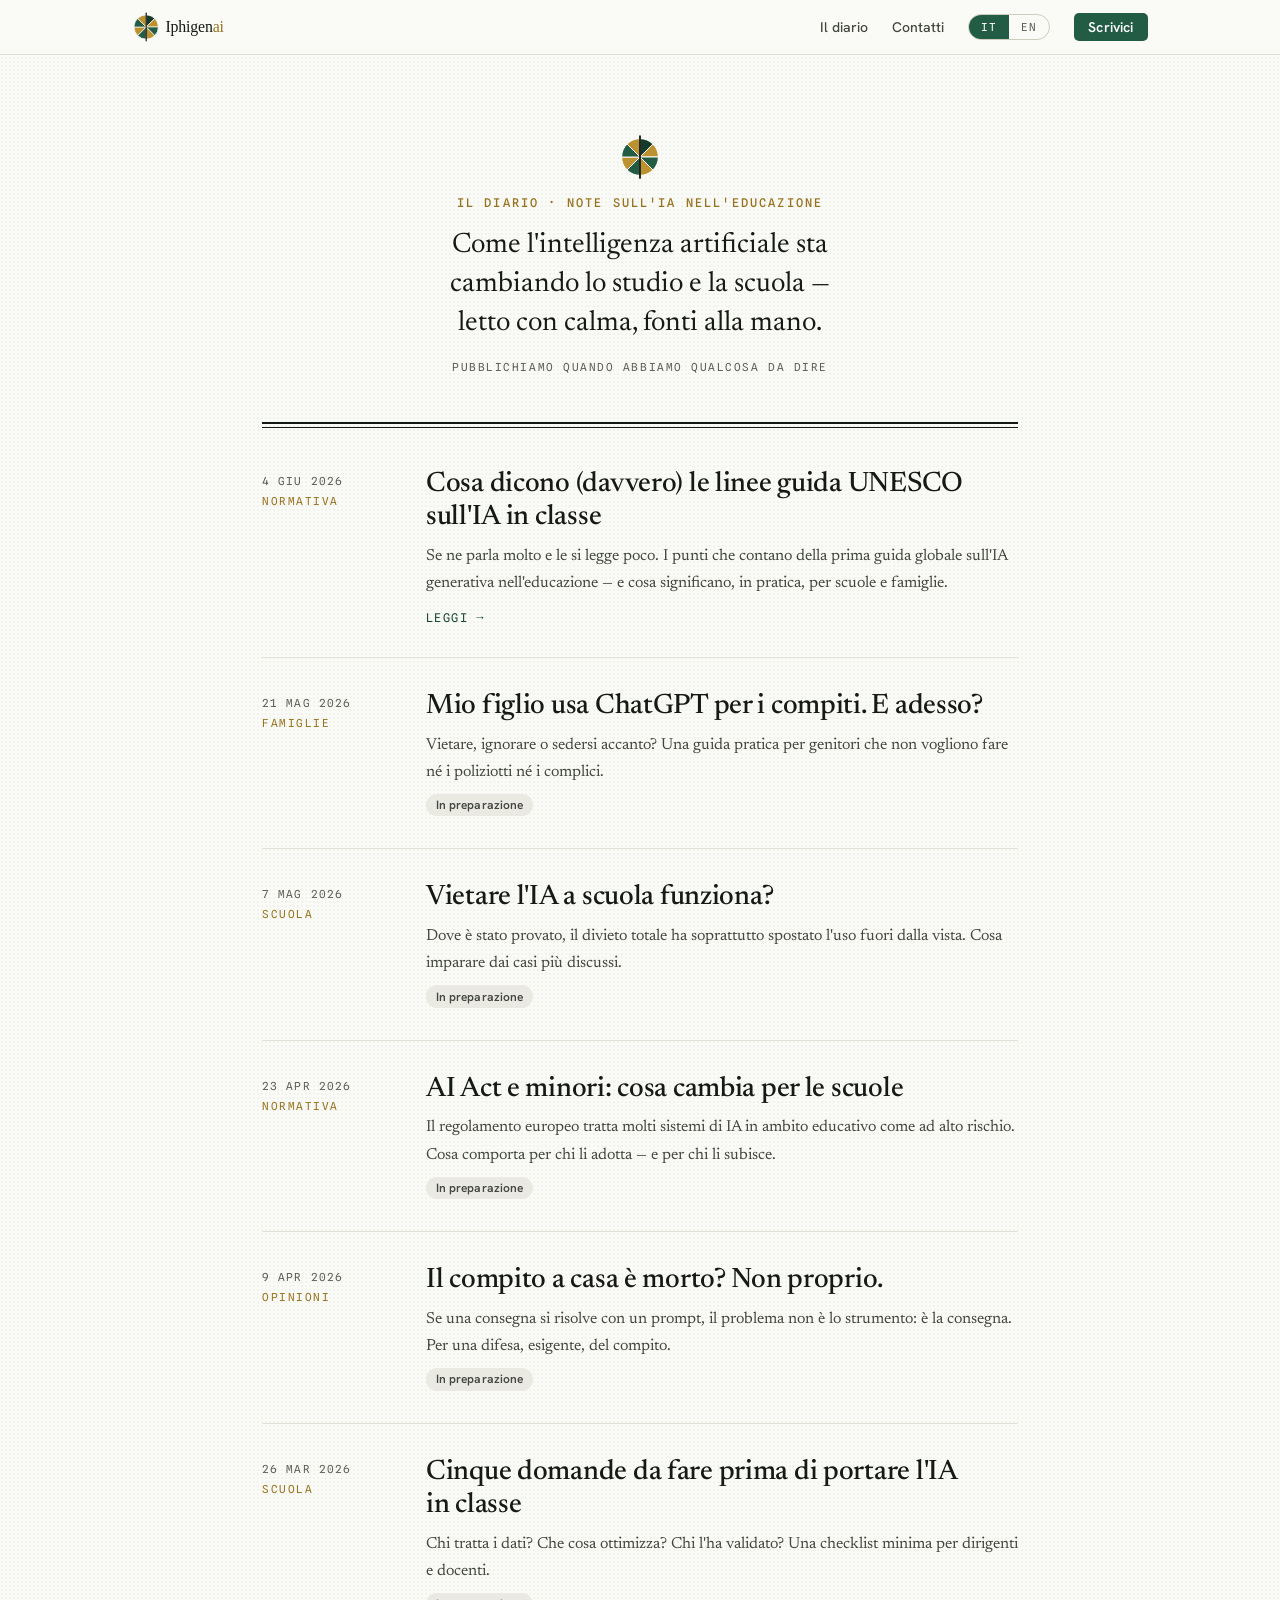
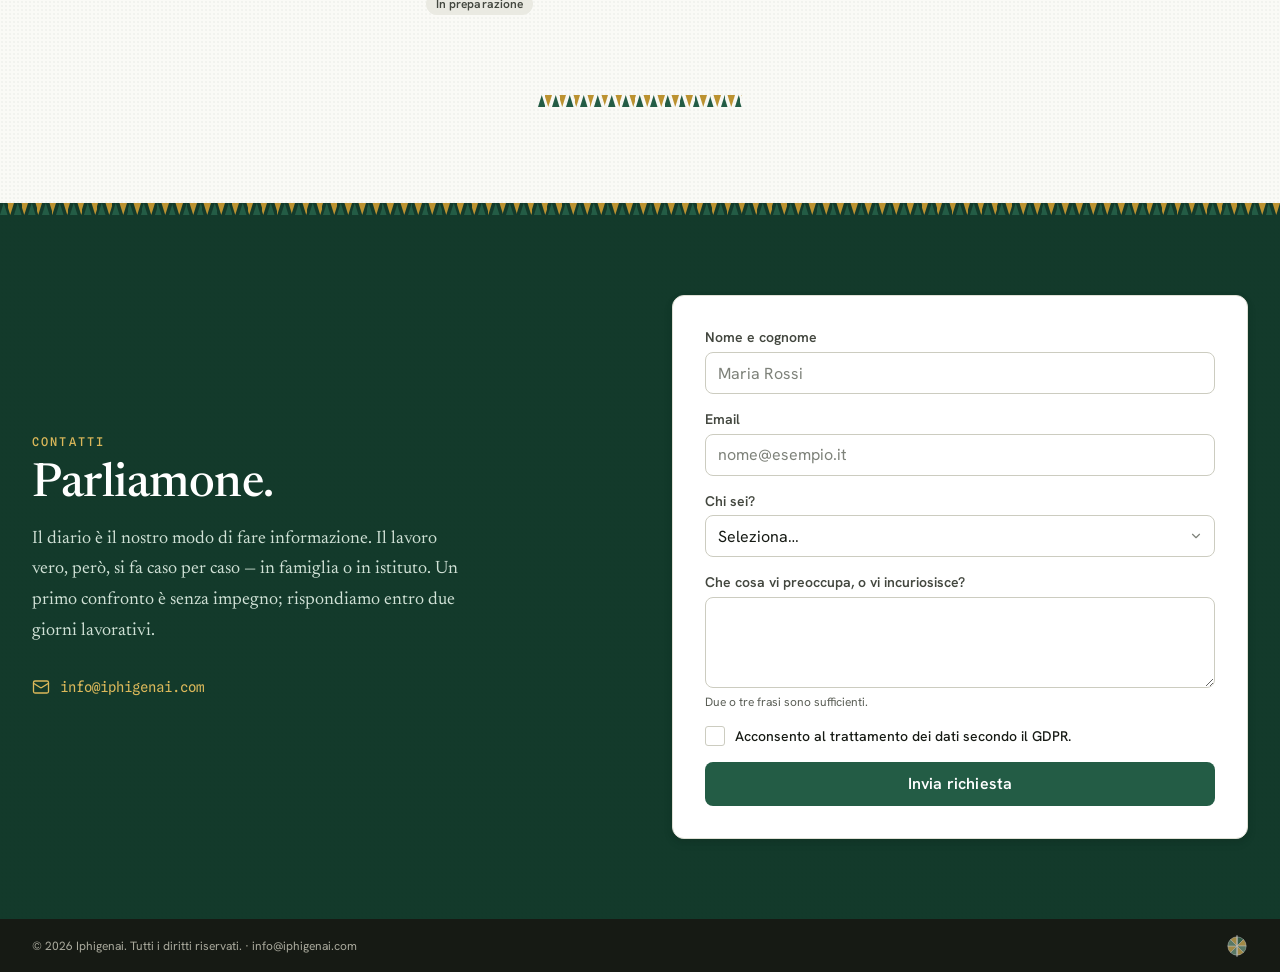
==== commit 21ddb800: "Rebuild site as Il diario per the Iphigenai design system Replace the old marketing page with the bi" ====
--- a/index.html
+++ b/index.html
@@ -1,1007 +1,291 @@
 <!DOCTYPE html>
-<html lang="it">
+<html lang="it" data-lang="it">
 <head>
-  <meta charset="UTF-8">
-  <meta name="viewport" content="width=device-width, initial-scale=1.0">
-  <title>IphigenAI — L'intelligenza artificiale sicura per lo studio di tuo figlio</title>
-  <meta name="description" content="Un ambiente AI moderato e sicuro per studenti dai 14 ai 18 anni. Tutor che guidano il ragionamento, moderazione professionale, onboarding personalizzato e report periodici sull'utilizzo.">
-  <link rel="preconnect" href="https://fonts.googleapis.com">
-  <link rel="preconnect" href="https://fonts.gstatic.com" crossorigin>
-  <link href="https://fonts.googleapis.com/css2?family=Newsreader:ital,opsz,wght@0,6..72,300;0,6..72,400;0,6..72,500;0,6..72,600;1,6..72,400&family=Outfit:wght@300;400;500;600;700&display=swap" rel="stylesheet">
-  <style>
-    :root {
-      --navy: #0f2644;
-      --navy-mid: #1a3a5c;
-      --blue: #2563a0;
-      --blue-light: #3b82c4;
-      --sky: #e8f0fa;
-      --sky-pale: #f4f8fc;
-      --white: #ffffff;
-      --green: #16a34a;
-      --green-bg: #f0fdf4;
-      --green-border: #bbf7d0;
-      --text: #1e293b;
-      --text-mid: #475569;
-      --text-light: #64748b;
-      --serif: 'Newsreader', Georgia, serif;
-      --sans: 'Outfit', system-ui, sans-serif;
-    }
-
-    * { margin: 0; padding: 0; box-sizing: border-box; }
-    html { scroll-behavior: smooth; }
-
-    body {
-      font-family: var(--sans);
-      color: var(--text);
-      background: var(--white);
-      line-height: 1.6;
-      -webkit-font-smoothing: antialiased;
-    }
-
-    /* --- ICON UTILITY --- */
-    .icon {
-      display: flex;
-      align-items: center;
-      justify-content: center;
-      flex-shrink: 0;
-    }
-    .icon svg {
-      width: 100%;
-      height: 100%;
-    }
-
-    /* --- NAV --- */
-    nav {
-      position: fixed;
-      top: 0; left: 0; right: 0;
-      z-index: 100;
-      padding: 1.25rem 2rem;
-      display: flex;
-      justify-content: space-between;
-      align-items: center;
-      background: rgba(255,255,255,0.92);
-      backdrop-filter: blur(12px);
-      border-bottom: 1px solid rgba(15,38,68,0.06);
-      transition: box-shadow 0.3s;
-    }
-    nav.scrolled { box-shadow: 0 1px 20px rgba(15,38,68,0.08); }
-
-    .logo {
-      font-family: var(--serif);
-      font-size: 1.5rem;
-      font-weight: 600;
-      color: var(--navy);
-      letter-spacing: -0.02em;
-      text-decoration: none;
-    }
-    .logo span { color: var(--blue); }
-
-    .nav-links {
-      display: flex;
-      align-items: center;
-      gap: 2rem;
-    }
-    .nav-link {
-      font-size: 0.875rem;
-      font-weight: 500;
-      color: var(--text-mid);
-      text-decoration: none;
-      transition: color 0.2s;
-    }
-    .nav-link:hover { color: var(--navy); }
-
-    .nav-cta {
-      font-size: 0.875rem;
-      font-weight: 500;
-      color: var(--white);
-      background: var(--navy);
-      padding: 0.6rem 1.5rem;
-      border-radius: 6px;
-      text-decoration: none;
-      transition: background 0.2s;
-    }
-    .nav-cta:hover { background: var(--navy-mid); }
-
-    /* --- HERO --- */
-    .hero {
-      min-height: 100vh;
-      display: flex;
-      flex-direction: column;
-      justify-content: center;
-      padding: 8rem 2rem 4rem;
-      max-width: 880px;
-      margin: 0 auto;
-    }
-
-    .hero-eyebrow {
-      font-size: 0.8rem;
-      font-weight: 500;
-      letter-spacing: 0.12em;
-      text-transform: uppercase;
-      color: var(--blue);
-      margin-bottom: 1.5rem;
-      opacity: 0; animation: fadeUp 0.7s 0.2s forwards;
-    }
-
-    .hero h1 {
-      font-family: var(--serif);
-      font-size: clamp(2.2rem, 5vw, 3.5rem);
-      font-weight: 400;
-      line-height: 1.18;
-      color: var(--navy);
-      margin-bottom: 1.75rem;
-      letter-spacing: -0.02em;
-      opacity: 0; animation: fadeUp 0.7s 0.35s forwards;
-    }
-    .hero h1 em { font-style: italic; color: var(--blue); }
-
-    .hero-subtitle {
-      font-size: 1.15rem;
-      color: var(--text-mid);
-      max-width: 640px;
-      line-height: 1.75;
-      margin-bottom: 2.5rem;
-      opacity: 0; animation: fadeUp 0.7s 0.5s forwards;
-    }
-
-    .hero-trust {
-      display: flex;
-      flex-wrap: wrap;
-      gap: 1.5rem;
-      margin-bottom: 2.5rem;
-      opacity: 0; animation: fadeUp 0.7s 0.6s forwards;
-    }
-    .trust-item {
-      display: flex;
-      align-items: center;
-      gap: 0.6rem;
-      font-size: 0.9rem;
-      color: var(--text-mid);
-    }
-    .trust-icon {
-      width: 32px; height: 32px;
-      border-radius: 8px;
-      padding: 6px;
-      background: var(--sky);
-      color: var(--blue);
-    }
-
-    .hero-actions {
-      display: flex;
-      gap: 1rem;
-      flex-wrap: wrap;
-      opacity: 0; animation: fadeUp 0.7s 0.7s forwards;
-    }
-
-    .btn-primary {
-      display: inline-flex; align-items: center; gap: 0.5rem;
-      font-family: var(--sans); font-size: 1rem; font-weight: 500;
-      color: var(--white); background: var(--navy);
-      padding: 0.9rem 2rem; border-radius: 8px;
-      text-decoration: none;
-      transition: background 0.2s, transform 0.15s;
-    }
-    .btn-primary:hover { background: var(--navy-mid); transform: translateY(-1px); }
-
-    .btn-secondary {
-      display: inline-flex; align-items: center; gap: 0.5rem;
-      font-family: var(--sans); font-size: 1rem; font-weight: 500;
-      color: var(--navy); background: transparent;
-      padding: 0.9rem 2rem; border-radius: 8px;
-      border: 1.5px solid rgba(15,38,68,0.2);
-      text-decoration: none;
-      transition: border-color 0.2s, background 0.2s;
-    }
-    .btn-secondary:hover { border-color: var(--navy); background: var(--sky-pale); }
-
-    /* --- SECTIONS --- */
-    section { padding: 6rem 2rem; }
-    .container { max-width: 960px; margin: 0 auto; }
-
-    .section-label {
-      font-size: 0.75rem; font-weight: 500;
-      letter-spacing: 0.15em; text-transform: uppercase;
-      color: var(--blue); margin-bottom: 1rem;
-    }
-    .section-title {
-      font-family: var(--serif);
-      font-size: clamp(1.6rem, 3.5vw, 2.2rem);
-      font-weight: 400; color: var(--navy);
-      margin-bottom: 1rem; letter-spacing: -0.01em;
-    }
-    .section-desc {
-      font-size: 1.05rem; color: var(--text-mid);
-      max-width: 600px; line-height: 1.7;
-      margin-bottom: 3rem;
-    }
-
-    /* --- PROBLEM --- */
-    .problem-section { background: var(--sky-pale); }
-    .problem-grid {
-      display: grid;
-      grid-template-columns: 1fr 1fr;
-      gap: 2rem;
-    }
-    .problem-card { padding: 2rem; border-radius: 12px; }
-    .problem-card.bad { background: #fef2f2; border: 1px solid #fecaca; }
-    .problem-card.good { background: var(--green-bg); border: 1px solid var(--green-border); }
-    .problem-card-header {
-      display: flex;
-      align-items: center;
-      gap: 0.65rem;
-      margin-bottom: 0.75rem;
-    }
-    .problem-card-icon {
-      width: 28px; height: 28px;
-      border-radius: 6px;
-      padding: 5px;
-    }
-    .problem-card.bad .problem-card-icon { background: #fee2e2; color: #dc2626; }
-    .problem-card.good .problem-card-icon { background: #dcfce7; color: var(--green); }
-    .problem-card h3 { font-size: 1.05rem; font-weight: 600; }
-    .problem-card.bad h3 { color: #991b1b; }
-    .problem-card.good h3 { color: #166534; }
-    .problem-card ul { list-style: none; padding: 0; }
-    .problem-card li {
-      font-size: 0.925rem; color: var(--text-mid);
-      line-height: 1.65; padding: 0.35rem 0;
-      padding-left: 1.4rem; position: relative;
-    }
-    .problem-card.bad li::before {
-      content: '\2715'; position: absolute; left: 0;
-      color: #dc2626; font-weight: 600; font-size: 0.8rem;
-    }
-    .problem-card.good li::before {
-      content: '\2713'; position: absolute; left: 0;
-      color: var(--green); font-weight: 600; font-size: 0.85rem;
-    }
-
-    /* --- ONBOARDING --- */
-    .onboarding-layout {
-      display: grid;
-      grid-template-columns: 1fr 1fr;
-      gap: 3rem;
-      align-items: center;
-    }
-    .onboarding-text h2 {
-      font-family: var(--serif);
-      font-size: clamp(1.6rem, 3.5vw, 2.2rem);
-      font-weight: 400; color: var(--navy);
-      margin-bottom: 1rem;
-    }
-    .onboarding-text > p {
-      font-size: 1.05rem; color: var(--text-mid);
-      line-height: 1.75; margin-bottom: 1.5rem;
-    }
-
-    .onboarding-steps {
-      list-style: none; padding: 0;
-      counter-reset: ob;
-    }
-    .onboarding-steps li {
-      position: relative;
-      padding: 1rem 0 1rem 3.5rem;
-      border-bottom: 1px solid rgba(15,38,68,0.06);
-      counter-increment: ob;
-    }
-    .onboarding-steps li:last-child { border-bottom: none; }
-    .onboarding-steps li::before {
-      content: counter(ob);
-      position: absolute; left: 0; top: 1rem;
-      width: 28px; height: 28px;
-      background: var(--sky);
-      border-radius: 50%;
-      display: flex; align-items: center; justify-content: center;
-      font-family: var(--serif);
-      font-size: 0.85rem; font-weight: 500;
-      color: var(--blue);
-    }
-    .onboarding-steps li strong {
-      display: block;
-      font-size: 0.95rem; font-weight: 600;
-      color: var(--navy);
-      margin-bottom: 0.2rem;
-    }
-    .onboarding-steps li span {
-      font-size: 0.875rem;
-      color: var(--text-mid);
-      line-height: 1.55;
-    }
-
-    .onboarding-visual {
-      background: var(--sky-pale);
-      border-radius: 16px;
-      padding: 2.5rem 2rem;
-      border: 1px solid rgba(15,38,68,0.06);
-    }
-    .onboarding-quote {
-      font-family: var(--serif);
-      font-size: 1.2rem;
-      font-style: italic;
-      color: var(--navy);
-      line-height: 1.6;
-      margin-bottom: 1.5rem;
-    }
-    .onboarding-features {
-      margin-top: 2rem;
-      padding-top: 1.5rem;
-      border-top: 1px solid rgba(15,38,68,0.08);
-      display: grid;
-      grid-template-columns: 1fr 1fr;
-      gap: 1rem;
-    }
-    .ob-feature {
-      display: flex; align-items: flex-start; gap: 0.6rem;
-    }
-    .ob-feature-icon {
-      width: 24px; height: 24px; border-radius: 6px;
-      background: var(--white);
-      padding: 4px;
-      color: var(--blue);
-      flex-shrink: 0;
-      margin-top: 0.1rem;
-    }
-    .ob-feature span {
-      font-size: 0.825rem;
-      color: var(--text-mid);
-      line-height: 1.45;
-    }
-
-    /* --- SAFETY --- */
-    .safety-section { background: var(--sky-pale); }
-    .safety-grid {
-      display: grid;
-      grid-template-columns: repeat(2, 1fr);
-      gap: 1.5rem;
-    }
-    .safety-card {
-      padding: 2rem 1.75rem; border-radius: 12px;
-      background: var(--white);
-      border: 1px solid rgba(15,38,68,0.06);
-      transition: box-shadow 0.25s, transform 0.2s;
-    }
-    .safety-card:hover { box-shadow: 0 8px 30px rgba(15,38,68,0.07); transform: translateY(-2px); }
-    .safety-icon {
-      width: 44px; height: 44px; border-radius: 10px;
-      display: flex; align-items: center; justify-content: center;
-      margin-bottom: 1.25rem;
-      background: var(--sky);
-      color: var(--blue);
-      padding: 10px;
-    }
-    .safety-card h3 { font-size: 1.05rem; font-weight: 600; color: var(--navy); margin-bottom: 0.5rem; }
-    .safety-card p { font-size: 0.9rem; color: var(--text-mid); line-height: 1.65; }
-
-    /* --- REPORT --- */
-    .report-layout {
-      display: grid;
-      grid-template-columns: 1fr 1fr;
-      gap: 3rem;
-      align-items: center;
-    }
-    .report-text h2 {
-      font-family: var(--serif);
-      font-size: clamp(1.6rem, 3.5vw, 2.2rem);
-      font-weight: 400; color: var(--navy);
-      margin-bottom: 1rem;
-    }
-    .report-text p {
-      font-size: 1.05rem; color: var(--text-mid);
-      line-height: 1.75; margin-bottom: 1.5rem;
-    }
-    .report-features { list-style: none; padding: 0; }
-    .report-features li {
-      font-size: 0.95rem; color: var(--text);
-      padding: 0.55rem 0; padding-left: 1.6rem;
-      position: relative; line-height: 1.5;
-    }
-    .report-features li::before {
-      content: '\2192'; position: absolute; left: 0;
-      color: var(--blue); font-weight: 500;
-    }
-
-    .report-preview {
-      background: var(--white);
-      border-radius: 12px;
-      border: 1px solid rgba(15,38,68,0.08);
-      overflow: hidden;
-      box-shadow: 0 4px 24px rgba(15,38,68,0.06);
-    }
-    .report-header {
-      padding: 1.25rem 1.5rem;
-      background: var(--navy);
-      display: flex; align-items: center; justify-content: space-between;
-    }
-    .report-header-title { font-size: 0.85rem; font-weight: 600; color: var(--white); }
-    .report-header-badge {
-      font-size: 0.7rem; font-weight: 500;
-      color: rgba(255,255,255,0.7);
-      background: rgba(255,255,255,0.12);
-      padding: 0.25rem 0.75rem; border-radius: 4px;
-    }
-    .report-body { padding: 1.5rem; }
-    .report-row {
-      display: flex; justify-content: space-between; align-items: center;
-      padding: 0.7rem 0;
-      border-bottom: 1px solid rgba(15,38,68,0.05);
-    }
-    .report-row:last-child { border-bottom: none; }
-    .report-label { font-size: 0.85rem; color: var(--text-mid); }
-    .report-value { font-size: 0.85rem; font-weight: 600; color: var(--navy); }
-    .report-bar-container { padding: 0.8rem 0 0.2rem; }
-    .report-bar-label {
-      display: flex; justify-content: space-between;
-      font-size: 0.75rem; color: var(--text-light); margin-bottom: 0.4rem;
-    }
-    .report-bar {
-      height: 6px; background: var(--sky);
-      border-radius: 3px; overflow: hidden; margin-bottom: 0.6rem;
-    }
-    .report-bar-fill { height: 100%; border-radius: 3px; transition: width 1s ease; }
-
-    /* --- TUTORS --- */
-    .tutor-section { background: var(--sky-pale); }
-    .tutors { display: grid; grid-template-columns: repeat(3, 1fr); gap: 1.5rem; }
-    .tutor-card {
-      padding: 2rem 1.75rem; border-radius: 12px;
-      background: var(--white); border: 1px solid rgba(15,38,68,0.06);
-      transition: box-shadow 0.25s, transform 0.2s;
-    }
-    .tutor-card:hover { box-shadow: 0 8px 30px rgba(15,38,68,0.07); transform: translateY(-2px); }
-    .tutor-icon {
-      width: 44px; height: 44px; border-radius: 10px;
-      display: flex; align-items: center; justify-content: center;
-      margin-bottom: 1.25rem;
-      padding: 10px;
-    }
-    .tutor-card:nth-child(1) .tutor-icon { background: #eef2ff; color: #4f46e5; }
-    .tutor-card:nth-child(2) .tutor-icon { background: #ecfdf5; color: #059669; }
-    .tutor-card:nth-child(3) .tutor-icon { background: #fff7ed; color: #d97706; }
-    .tutor-card h3 { font-size: 1.05rem; font-weight: 600; color: var(--navy); margin-bottom: 0.5rem; }
-    .tutor-card p { font-size: 0.9rem; color: var(--text-mid); line-height: 1.6; }
-    .tutor-subjects { margin-top: 1rem; display: flex; flex-wrap: wrap; gap: 0.4rem; }
-    .tutor-subjects span {
-      font-size: 0.75rem; font-weight: 500;
-      color: var(--blue); background: var(--sky);
-      padding: 0.25rem 0.65rem; border-radius: 4px;
-    }
-
-    .dsa-callout {
-      margin-top: 3rem; padding: 2rem 2.25rem;
-      background: var(--white);
-      border-left: 3px solid var(--blue);
-      border-radius: 0 10px 10px 0;
-      display: flex;
-      gap: 1.25rem;
-      align-items: flex-start;
-    }
-    .dsa-icon {
-      width: 36px; height: 36px;
-      border-radius: 8px;
-      background: var(--sky);
-      color: var(--blue);
-      padding: 7px;
-      flex-shrink: 0;
-      margin-top: 0.1rem;
-    }
-    .dsa-callout h3 { font-weight: 600; font-size: 1rem; color: var(--navy); margin-bottom: 0.5rem; }
-    .dsa-callout p { font-size: 0.95rem; color: var(--text-mid); line-height: 1.65; }
-
-    /* --- CTA --- */
-    .cta-section { background: var(--navy); color: var(--white); }
-    .cta-section .section-label { color: rgba(255,255,255,0.5); }
-    .cta-section .section-title { color: var(--white); }
-    .cta-section .section-desc { color: rgba(255,255,255,0.7); }
-
-    .cta-grid { display: grid; grid-template-columns: 1fr 1fr; gap: 2.5rem; align-items: start; }
-
-    .cta-form {
-      background: rgba(255,255,255,0.07);
-      border: 1px solid rgba(255,255,255,0.1);
-      border-radius: 12px; padding: 2rem;
-    }
-    .cta-form h3 { font-size: 1.05rem; font-weight: 600; color: var(--white); margin-bottom: 0.4rem; }
-    .cta-form > p { font-size: 0.875rem; color: rgba(255,255,255,0.6); margin-bottom: 1.25rem; }
-    .form-group { margin-bottom: 0.85rem; }
-    .form-group input, .form-group select {
-      width: 100%; padding: 0.75rem 1rem;
-      font-family: var(--sans); font-size: 0.925rem;
-      color: var(--white);
-      background: rgba(255,255,255,0.08);
-      border: 1px solid rgba(255,255,255,0.15);
-      border-radius: 6px; outline: none;
-      transition: border-color 0.2s;
-      -webkit-appearance: none;
-    }
-    .form-group select option { color: var(--text); background: var(--white); }
-    .form-group input::placeholder { color: rgba(255,255,255,0.35); }
-    .form-group input:focus, .form-group select:focus { border-color: rgba(255,255,255,0.4); }
-
-    .form-submit {
-      width: 100%; padding: 0.8rem;
-      font-family: var(--sans); font-size: 0.95rem; font-weight: 500;
-      color: var(--navy); background: var(--white);
-      border: none; border-radius: 6px; cursor: pointer;
-      transition: opacity 0.2s, transform 0.15s;
-    }
-    .form-submit:hover { opacity: 0.9; transform: translateY(-1px); }
-
-    .form-success {
-      display: none; text-align: center; padding: 1.5rem 0;
-      color: rgba(255,255,255,0.9); font-size: 0.95rem; line-height: 1.6;
-    }
-
-    .cta-contact { padding-top: 0.5rem; }
-    .cta-contact h3 { font-size: 1.05rem; font-weight: 600; color: var(--white); margin-bottom: 0.4rem; }
-    .cta-contact > p { font-size: 0.9rem; color: rgba(255,255,255,0.6); margin-bottom: 1.5rem; line-height: 1.6; }
-
-    .contact-link {
-      display: flex; align-items: center; gap: 0.75rem;
-      padding: 1rem 1.25rem;
-      background: rgba(255,255,255,0.07);
-      border: 1px solid rgba(255,255,255,0.1);
-      border-radius: 8px; color: var(--white);
-      text-decoration: none; margin-bottom: 0.75rem;
-      transition: background 0.2s;
-    }
-    .contact-link:hover { background: rgba(255,255,255,0.12); }
-    .link-icon {
-      width: 36px; height: 36px; border-radius: 8px;
-      display: flex; align-items: center; justify-content: center;
-      flex-shrink: 0;
-      padding: 8px;
-    }
-    .link-icon.wa { background: rgba(37,211,102,0.15); color: #25d366; }
-    .link-icon.tg { background: rgba(0,136,204,0.15); color: #0088cc; }
-    .link-icon.em { background: rgba(255,255,255,0.1); color: rgba(255,255,255,0.7); }
-    .link-label { font-weight: 500; font-size: 0.925rem; }
-    .link-detail { font-size: 0.8rem; color: rgba(255,255,255,0.45); }
-
-    .cta-note {
-      margin-top: 2rem; padding: 1.25rem 1.5rem;
-      background: rgba(255,255,255,0.05); border-radius: 8px;
-      font-size: 0.825rem; color: rgba(255,255,255,0.5); line-height: 1.6;
-    }
-
-    /* --- FOOTER --- */
-    footer {
-      padding: 2.5rem 2rem; text-align: center;
-      font-size: 0.825rem; color: var(--text-light);
-      border-top: 1px solid rgba(15,38,68,0.06);
-    }
-    footer a { color: var(--text-light); text-decoration: none; }
-    footer a:hover { color: var(--navy); }
-
-    /* --- ANIMATIONS --- */
-    @keyframes fadeUp {
-      from { opacity: 0; transform: translateY(18px); }
-      to { opacity: 1; transform: translateY(0); }
-    }
-    .reveal { opacity: 0; transform: translateY(20px); transition: opacity 0.6s, transform 0.6s; }
-    .reveal.visible { opacity: 1; transform: translateY(0); }
-
-    /* --- RESPONSIVE --- */
-    @media (max-width: 900px) {
-      .onboarding-layout, .report-layout { grid-template-columns: 1fr; }
-    }
-    @media (max-width: 768px) {
-      .problem-grid, .safety-grid, .tutors, .cta-grid { grid-template-columns: 1fr; }
-      .onboarding-features { grid-template-columns: 1fr; }
-      .hero { padding: 7rem 1.5rem 3rem; }
-      section { padding: 4rem 1.5rem; }
-      nav { padding: 1rem 1.25rem; }
-      .nav-links { gap: 1rem; }
-      .nav-link { display: none; }
-    }
-    @media (max-width: 480px) {
-      .hero-actions { flex-direction: column; }
-      .btn-primary, .btn-secondary { text-align: center; justify-content: center; }
-    }
-  </style>
+<meta charset="utf-8">
+<meta name="viewport" content="width=device-width, initial-scale=1">
+<title>Iphigenai — Il diario · Note sull'IA nell'educazione</title>
+<meta name="description" content="Come l'intelligenza artificiale sta cambiando lo studio e la scuola — letto con calma, fonti alla mano. Note per scuole e famiglie.">
+<meta property="og:title" content="Iphigenai — Il diario">
+<meta property="og:description" content="Note sull'IA nell'educazione, per scuole e famiglie. Pubblichiamo quando abbiamo qualcosa da dire.">
+<meta property="og:type" content="website">
+<meta property="og:url" content="https://iphigenai.com/">
+<link rel="icon" type="image/svg+xml" href="assets/img/favicon.svg">
+<link rel="stylesheet" href="assets/css/site.css">
 </head>
-<body>
-
-  <!-- NAV -->
-  <nav id="nav">
-    <a href="#" class="logo">Iphigen<span>AI</span></a>
-    <div class="nav-links">
-      <a href="#percorso" class="nav-link">Il percorso</a>
-      <a href="#sicurezza" class="nav-link">Sicurezza</a>
-      <a href="#tutor" class="nav-link">I tutor</a>
-      <a href="#contatti" class="nav-cta">Richiedi accesso</a>
-    </div>
-  </nav>
-
-  <!-- HERO -->
-  <section class="hero">
-    <div class="hero-eyebrow">Per genitori e educatori</div>
-    <h1>Tuo figlio usa già l'IA per studiare. <em>Ma nessuno controlla come.</em></h1>
-    <p class="hero-subtitle">IphigenAI è un ambiente di studio con intelligenza artificiale per ragazzi dai 14 ai 18 anni. Ogni studente riceve un percorso personalizzato, con moderazione professionale e report periodici. Tu non devi controllare nulla: ci pensiamo noi.</p>
-    <div class="hero-trust">
-      <div class="trust-item">
-        <div class="trust-icon icon">
-          <svg viewBox="0 0 24 24" fill="none" stroke="currentColor" stroke-width="1.8" stroke-linecap="round" stroke-linejoin="round"><circle cx="12" cy="12" r="10"/><path d="M12 6v6l4 2"/></svg>
-        </div>
-        Onboarding personalizzato
-      </div>
-      <div class="trust-item">
-        <div class="trust-icon icon">
-          <svg viewBox="0 0 24 24" fill="none" stroke="currentColor" stroke-width="1.8" stroke-linecap="round" stroke-linejoin="round"><path d="M12 22s8-4 8-10V5l-8-3-8 3v7c0 6 8 10 8 10z"/></svg>
-        </div>
-        Moderazione professionale
-      </div>
-      <div class="trust-item">
-        <div class="trust-icon icon">
-          <svg viewBox="0 0 24 24" fill="none" stroke="currentColor" stroke-width="1.8" stroke-linecap="round" stroke-linejoin="round"><path d="M18 20V10"/><path d="M12 20V4"/><path d="M6 20v-6"/></svg>
-        </div>
-        Report periodici
-      </div>
-    </div>
-    <div class="hero-actions">
-      <a href="#contatti" class="btn-primary">
-        Richiedi accesso
-        <svg width="16" height="16" fill="none" stroke="currentColor" stroke-width="2" viewBox="0 0 24 24"><path d="M5 12h14M12 5l7 7-7 7"/></svg>
+<body id="top">
+
+  <!-- ============ HEADER ============ -->
+  <header class="site-header">
+    <div class="site-header__inner">
+      <a href="index.html" class="site-header__brand">
+        <img src="assets/img/iphigenai-wordmark.svg" alt="Iphigenai">
       </a>
-      <a href="#percorso" class="btn-secondary">Come funziona</a>
+      <div class="site-header__right">
+        <nav class="site-nav">
+          <a href="index.html" data-lang="it">Il diario</a>
+          <a href="index.html" data-lang="en">The journal</a>
+          <a href="#contatti" data-lang="it">Contatti</a>
+          <a href="#contatti" data-lang="en">Contact</a>
+        </nav>
+        <div class="lang-switch" role="group" aria-label="Lingua / Language">
+          <button type="button" data-set-lang="it" aria-pressed="true">It</button>
+          <button type="button" data-set-lang="en" aria-pressed="false">En</button>
+        </div>
+        <a href="#contatti" class="btn btn--primary btn--sm" data-lang="it">Scrivici</a>
+        <a href="#contatti" class="btn btn--primary btn--sm" data-lang="en">Get in touch</a>
+      </div>
+    </div>
+  </header>
+
+  <!-- ============ INDICE DEL DIARIO ============ -->
+  <main class="journal">
+
+    <!-- Testata -->
+    <div class="masthead">
+      <img src="assets/img/iphigenai-mark.svg" alt="">
+      <div class="masthead__inner" data-lang="it">
+        <div class="masthead__eyebrow">Il diario · Note sull'IA nell'educazione</div>
+        <p class="masthead__statement">Come l'intelligenza artificiale sta cambiando lo studio e la scuola — letto con calma, fonti alla mano.</p>
+        <div class="masthead__motto">Pubblichiamo quando abbiamo qualcosa da dire</div>
+      </div>
+      <div class="masthead__inner" data-lang="en">
+        <div class="masthead__eyebrow">The journal · Notes on AI in education</div>
+        <p class="masthead__statement">How artificial intelligence is changing study and school — read calmly, sources in hand.</p>
+        <div class="masthead__motto">We publish when we have something to say</div>
+      </div>
+    </div>
+
+    <!-- Doppio filetto old-school -->
+    <div class="double-rule"></div>
+    <div class="single-rule"></div>
+
+    <div data-lang="it">
+      <!-- Voce 1 — articolo completo -->
+      <article class="entry">
+        <div class="entry__meta">
+          <span class="entry__date">4 giu 2026</span>
+          <span class="entry__section">Normativa</span>
+        </div>
+        <div class="entry__body">
+          <a class="entry__title" href="linee-guida-unesco.html">Cosa dicono (davvero) le linee guida UNESCO sull'IA in classe</a>
+          <p class="entry__excerpt">Se ne parla molto e le si legge poco. I punti che contano della prima guida globale sull'IA generativa nell'educazione — e cosa significano, in pratica, per scuole e famiglie.</p>
+          <a class="entry__read" href="linee-guida-unesco.html">Leggi <span aria-hidden="true">→</span></a>
+        </div>
+      </article>
+      <!-- Voce 2 -->
+      <article class="entry">
+        <div class="entry__meta">
+          <span class="entry__date">21 mag 2026</span>
+          <span class="entry__section">Famiglie</span>
+        </div>
+        <div class="entry__body">
+          <h2 class="entry__title">Mio figlio usa ChatGPT per i compiti. E adesso?</h2>
+          <p class="entry__excerpt">Vietare, ignorare o sedersi accanto? Una guida pratica per genitori che non vogliono fare né i poliziotti né i complici.</p>
+          <span class="badge">In preparazione</span>
+        </div>
+      </article>
+      <!-- Voce 3 -->
+      <article class="entry">
+        <div class="entry__meta">
+          <span class="entry__date">7 mag 2026</span>
+          <span class="entry__section">Scuola</span>
+        </div>
+        <div class="entry__body">
+          <h2 class="entry__title">Vietare l'IA a scuola funziona?</h2>
+          <p class="entry__excerpt">Dove è stato provato, il divieto totale ha soprattutto spostato l'uso fuori dalla vista. Cosa imparare dai casi più discussi.</p>
+          <span class="badge">In preparazione</span>
+        </div>
+      </article>
+      <!-- Voce 4 -->
+      <article class="entry">
+        <div class="entry__meta">
+          <span class="entry__date">23 apr 2026</span>
+          <span class="entry__section">Normativa</span>
+        </div>
+        <div class="entry__body">
+          <h2 class="entry__title">AI Act e minori: cosa cambia per le scuole</h2>
+          <p class="entry__excerpt">Il regolamento europeo tratta molti sistemi di IA in ambito educativo come ad alto rischio. Cosa comporta per chi li adotta — e per chi li subisce.</p>
+          <span class="badge">In preparazione</span>
+        </div>
+      </article>
+      <!-- Voce 5 -->
+      <article class="entry">
+        <div class="entry__meta">
+          <span class="entry__date">9 apr 2026</span>
+          <span class="entry__section">Opinioni</span>
+        </div>
+        <div class="entry__body">
+          <h2 class="entry__title">Il compito a casa è morto? Non proprio.</h2>
+          <p class="entry__excerpt">Se una consegna si risolve con un prompt, il problema non è lo strumento: è la consegna. Per una difesa, esigente, del compito.</p>
+          <span class="badge">In preparazione</span>
+        </div>
+      </article>
+      <!-- Voce 6 -->
+      <article class="entry">
+        <div class="entry__meta">
+          <span class="entry__date">26 mar 2026</span>
+          <span class="entry__section">Scuola</span>
+        </div>
+        <div class="entry__body">
+          <h2 class="entry__title">Cinque domande da fare prima di portare l'IA in classe</h2>
+          <p class="entry__excerpt">Chi tratta i dati? Che cosa ottimizza? Chi l'ha validato? Una checklist minima per dirigenti e docenti.</p>
+          <span class="badge">In preparazione</span>
+        </div>
+      </article>
+    </div>
+
+    <div data-lang="en">
+      <article class="entry">
+        <div class="entry__meta">
+          <span class="entry__date">4 Jun 2026</span>
+          <span class="entry__section">Policy</span>
+        </div>
+        <div class="entry__body">
+          <a class="entry__title" href="linee-guida-unesco.html">What the UNESCO guidance on AI in the classroom (actually) says</a>
+          <p class="entry__excerpt">Much discussed, little read. The points that matter in the first global guidance on generative AI in education — and what they mean, in practice, for schools and families.</p>
+          <a class="entry__read" href="linee-guida-unesco.html">Read <span aria-hidden="true">→</span></a>
+        </div>
+      </article>
+      <article class="entry">
+        <div class="entry__meta">
+          <span class="entry__date">21 May 2026</span>
+          <span class="entry__section">Families</span>
+        </div>
+        <div class="entry__body">
+          <h2 class="entry__title">My child uses ChatGPT for homework. Now what?</h2>
+          <p class="entry__excerpt">Ban it, ignore it, or sit down next to them? A practical guide for parents who want to be neither police officers nor accomplices.</p>
+          <span class="badge">In preparation</span>
+        </div>
+      </article>
+      <article class="entry">
+        <div class="entry__meta">
+          <span class="entry__date">7 May 2026</span>
+          <span class="entry__section">Schools</span>
+        </div>
+        <div class="entry__body">
+          <h2 class="entry__title">Does banning AI at school work?</h2>
+          <p class="entry__excerpt">Where it has been tried, a total ban has mostly pushed use out of sight. What to learn from the most debated cases.</p>
+          <span class="badge">In preparation</span>
+        </div>
+      </article>
+      <article class="entry">
+        <div class="entry__meta">
+          <span class="entry__date">23 Apr 2026</span>
+          <span class="entry__section">Policy</span>
+        </div>
+        <div class="entry__body">
+          <h2 class="entry__title">The AI Act and minors: what changes for schools</h2>
+          <p class="entry__excerpt">The European regulation treats many AI systems in education as high-risk. What that means for those who adopt them — and those who undergo them.</p>
+          <span class="badge">In preparation</span>
+        </div>
+      </article>
+      <article class="entry">
+        <div class="entry__meta">
+          <span class="entry__date">9 Apr 2026</span>
+          <span class="entry__section">Opinion</span>
+        </div>
+        <div class="entry__body">
+          <h2 class="entry__title">Is homework dead? Not quite.</h2>
+          <p class="entry__excerpt">If an assignment can be solved with a prompt, the problem is not the tool: it is the assignment. A demanding defence of homework.</p>
+          <span class="badge">In preparation</span>
+        </div>
+      </article>
+      <article class="entry">
+        <div class="entry__meta">
+          <span class="entry__date">26 Mar 2026</span>
+          <span class="entry__section">Schools</span>
+        </div>
+        <div class="entry__body">
+          <h2 class="entry__title">Five questions to ask before bringing AI into the classroom</h2>
+          <p class="entry__excerpt">Who processes the data? What does it optimise for? Who validated it? A minimal checklist for school leaders and teachers.</p>
+          <span class="badge">In preparation</span>
+        </div>
+      </article>
+    </div>
+
+    <!-- Striscia pattern di chiusura -->
+    <div class="pattern-strip"><div></div></div>
+  </main>
+
+  <!-- ============ CONTATTI ============ -->
+  <section id="contatti" class="contact">
+    <div class="contact__pattern"></div>
+    <div class="contact__inner">
+      <div data-lang="it">
+        <div class="contact__eyebrow">Contatti</div>
+        <h2 class="contact__title">Parliamone.</h2>
+        <p class="contact__text">Il diario è il nostro modo di fare informazione. Il lavoro vero, però, si fa caso per caso — in famiglia o in istituto. Un primo confronto è senza impegno; rispondiamo entro due giorni lavorativi.</p>
+        <a href="#" class="email-link" data-email-link data-email-text><svg width="18" height="18" viewBox="0 0 24 24" fill="none" stroke="currentColor" stroke-width="1.75" stroke-linecap="round" stroke-linejoin="round" aria-hidden="true"><rect width="20" height="16" x="2" y="4" rx="2"></rect><path d="m22 7-8.97 5.7a1.94 1.94 0 0 1-2.06 0L2 7"></path></svg></a>
+      </div>
+      <div data-lang="en">
+        <div class="contact__eyebrow">Contact</div>
+        <h2 class="contact__title">Let's talk.</h2>
+        <p class="contact__text">The journal is how we share what we know. The real work, though, happens case by case — at home or at school. A first conversation costs nothing; we reply within two working days.</p>
+        <a href="#" class="email-link" data-email-link data-email-text><svg width="18" height="18" viewBox="0 0 24 24" fill="none" stroke="currentColor" stroke-width="1.75" stroke-linecap="round" stroke-linejoin="round" aria-hidden="true"><rect width="20" height="16" x="2" y="4" rx="2"></rect><path d="m22 7-8.97 5.7a1.94 1.94 0 0 1-2.06 0L2 7"></path></svg></a>
+      </div>
+
+      <div class="card" data-contact-card>
+        <form class="form" novalidate>
+          <div class="field">
+            <label class="field__label" for="f-name"><span data-lang="it">Nome e cognome</span><span data-lang="en">Full name</span></label>
+            <input type="text" id="f-name" name="name" placeholder="Maria Rossi" autocomplete="name">
+            <span class="field__error"><span data-lang="it">Campo obbligatorio</span><span data-lang="en">This field is required</span></span>
+          </div>
+          <div class="field">
+            <label class="field__label" for="f-email">Email</label>
+            <input type="email" id="f-email" name="email" autocomplete="email" placeholder="nome@esempio.it">
+            <span class="field__error"><span data-lang="it">Inserisci un indirizzo email valido</span><span data-lang="en">Enter a valid email address</span></span>
+          </div>
+          <div class="field field--select">
+            <label class="field__label" for="f-role"><span data-lang="it">Chi sei?</span><span data-lang="en">Who are you?</span></label>
+            <select id="f-role" name="role">
+              <option value="" disabled selected data-it="Seleziona…" data-en="Select…"></option>
+              <option value="genitore" data-it="Genitore o famiglia" data-en="Parent or family"></option>
+              <option value="docente" data-it="Docente" data-en="Teacher"></option>
+              <option value="dirigente" data-it="Dirigente scolastico" data-en="School leader"></option>
+              <option value="ente" data-it="Istituzione o ente" data-en="Institution or body"></option>
+              <option value="altro" data-it="Altro" data-en="Other"></option>
+            </select>
+            <span class="field__chevron"><svg width="14" height="14" viewBox="0 0 24 24" fill="none" stroke="currentColor" stroke-width="2" stroke-linecap="round" stroke-linejoin="round" aria-hidden="true"><polyline points="6 9 12 15 18 9"></polyline></svg></span>
+          </div>
+          <div class="field">
+            <label class="field__label" for="f-msg"><span data-lang="it">Che cosa vi preoccupa, o vi incuriosisce?</span><span data-lang="en">What worries you, or makes you curious?</span></label>
+            <textarea id="f-msg" name="message" rows="3"></textarea>
+            <span class="field__hint"><span data-lang="it">Due o tre frasi sono sufficienti.</span><span data-lang="en">Two or three sentences are enough.</span></span>
+          </div>
+          <div class="field">
+            <label class="checkbox">
+              <input type="checkbox" name="consent">
+              <span class="checkbox__box"><svg width="13" height="13" viewBox="0 0 24 24" fill="none" stroke="#FFFFFF" stroke-width="3.2" stroke-linecap="round" stroke-linejoin="round" aria-hidden="true"><polyline points="20 6 9 17 4 12"></polyline></svg></span>
+              <span class="checkbox__label"><span data-lang="it">Acconsento al trattamento dei dati secondo il GDPR.</span><span data-lang="en">I consent to data processing under the GDPR.</span></span>
+            </label>
+            <span class="field__error"><span data-lang="it">Il consenso è necessario per poterti ricontattare.</span><span data-lang="en">Consent is required so that we can get back to you.</span></span>
+          </div>
+          <button type="submit" class="btn btn--primary btn--lg btn--full"><span data-lang="it">Invia richiesta</span><span data-lang="en">Send request</span></button>
+        </form>
+
+        <div class="form-success">
+          <div class="callout" role="note">
+            <span class="callout__icon"><svg width="20" height="20" viewBox="0 0 24 24" fill="none" stroke="currentColor" stroke-width="1.75" stroke-linecap="round" stroke-linejoin="round" aria-hidden="true"><path d="M21.801 10A10 10 0 1 1 17 3.335"></path><path d="m9 11 3 3L22 4"></path></svg></span>
+            <div class="callout__content">
+              <span class="callout__title"><span data-lang="it">Richiesta ricevuta</span><span data-lang="en">Request received</span></span>
+              <span class="callout__body"><span data-lang="it">Grazie. Vi ricontatteremo entro due giorni lavorativi per un primo incontro conoscitivo.</span><span data-lang="en">Thank you. We will be in touch within two working days to arrange a first meeting.</span></span>
+            </div>
+          </div>
+          <button type="button" class="btn btn--outline btn--md btn--full" data-form-reset><span data-lang="it">Invia un'altra richiesta</span><span data-lang="en">Send another request</span></button>
+        </div>
+      </div>
     </div>
   </section>
 
-  <!-- PROBLEM -->
-  <section class="problem-section">
-    <div class="container">
-      <div class="section-label reveal">Il problema</div>
-      <h2 class="section-title reveal">I ragazzi usano l'IA comunque. La domanda è: come.</h2>
-      <p class="section-desc reveal">ChatGPT, Gemini, Copilot: i tuoi figli li conoscono già. Ma questi strumenti non sono pensati per loro e nessuno ne controlla l'uso.</p>
-      <div class="problem-grid">
-        <div class="problem-card bad reveal">
-          <div class="problem-card-header">
-            <div class="problem-card-icon icon">
-              <svg viewBox="0 0 24 24" fill="none" stroke="currentColor" stroke-width="2" stroke-linecap="round" stroke-linejoin="round"><circle cx="12" cy="12" r="10"/><line x1="12" y1="8" x2="12" y2="12"/><line x1="12" y1="16" x2="12.01" y2="16"/></svg>
-            </div>
-            <h3>IA generica, senza controllo</h3>
-          </div>
-          <ul>
-            <li>Nessun filtro sui contenuti accessibili</li>
-            <li>Dà le risposte pronte: lo studente non impara</li>
-            <li>Nessuno modera o verifica l'utilizzo</li>
-            <li>Nessun adattamento per età o per DSA</li>
-            <li>Lo studente si registra in prima persona</li>
-          </ul>
-        </div>
-        <div class="problem-card good reveal">
-          <div class="problem-card-header">
-            <div class="problem-card-icon icon">
-              <svg viewBox="0 0 24 24" fill="none" stroke="currentColor" stroke-width="2" stroke-linecap="round" stroke-linejoin="round"><path d="M22 11.08V12a10 10 0 1 1-5.93-9.14"/><polyline points="22 4 12 14.01 9 11.01"/></svg>
-            </div>
-            <h3>IphigenAI: moderato e personale</h3>
-          </div>
-          <ul>
-            <li>Solo contenuti legati allo studio</li>
-            <li>Guida il ragionamento, non dà scorciatoie</li>
-            <li>Moderazione professionale continua</li>
-            <li>IA calibrata sulle esigenze del singolo studente</li>
-            <li>Lo studente resta anonimo verso il fornitore IA</li>
-          </ul>
-        </div>
-      </div>
-    </div>
-  </section>
-
-  <!-- ONBOARDING -->
-  <section id="percorso">
-    <div class="container">
-      <div class="section-label reveal">Un percorso, non un prodotto</div>
-      <div class="onboarding-layout">
-        <div class="onboarding-text reveal">
-          <h2>Ogni studente è diverso. Lo strumento si adatta a lui.</h2>
-          <p>IphigenAI non è un'app che scarichi e ti arrangi. Ogni attivazione inizia con un percorso di conoscenza: incontriamo la famiglia, capiamo le esigenze del ragazzo, e configuriamo lo strumento su misura.</p>
-          <ol class="onboarding-steps">
-            <li>
-              <strong>Incontro con la famiglia</strong>
-              <span>Conosciamo i genitori e lo studente. Capiamo le necessità, le materie su cui serve aiuto, le eventuali difficoltà.</span>
-            </li>
-            <li>
-              <strong>Configurazione personalizzata</strong>
-              <span>Adattiamo il comportamento dell'IA al profilo dello studente: stile di comunicazione, livello di dettaglio, materie prioritarie, supporto DSA.</span>
-            </li>
-            <li>
-              <strong>Formazione sull'utilizzo</strong>
-              <span>Insegniamo al ragazzo come usare l'IA in modo efficace per studiare: non come farsi dare le risposte, ma come farsi guidare nel ragionamento.</span>
-            </li>
-            <li>
-              <strong>Monitoraggio e aggiustamenti</strong>
-              <span>Seguiamo l'utilizzo nel tempo, verifichiamo che funzioni, e modifichiamo la configurazione quando serve.</span>
-            </li>
-          </ol>
-        </div>
-        <div class="onboarding-visual reveal">
-          <div class="onboarding-quote">
-            "Non vendiamo un chatbot. Costruiamo un ambiente di studio su misura, e poi ci assicuriamo che funzioni."
-          </div>
-          <div class="onboarding-features">
-            <div class="ob-feature">
-              <div class="ob-feature-icon icon">
-                <svg viewBox="0 0 24 24" fill="none" stroke="currentColor" stroke-width="2" stroke-linecap="round" stroke-linejoin="round"><path d="M22 10v6M2 10l10-5 10 5-10 5z"/><path d="M6 12v5c0 1.1 2.7 3 6 3s6-1.9 6-3v-5"/></svg>
-              </div>
-              <span>IA calibrata sullo studente</span>
-            </div>
-            <div class="ob-feature">
-              <div class="ob-feature-icon icon">
-                <svg viewBox="0 0 24 24" fill="none" stroke="currentColor" stroke-width="2" stroke-linecap="round" stroke-linejoin="round"><path d="M17 21v-2a4 4 0 0 0-4-4H5a4 4 0 0 0-4 4v2"/><circle cx="9" cy="7" r="4"/><path d="M23 21v-2a4 4 0 0 0-3-3.87"/><path d="M16 3.13a4 4 0 0 1 0 7.75"/></svg>
-              </div>
-              <span>Genitori coinvolti dall'inizio</span>
-            </div>
-            <div class="ob-feature">
-              <div class="ob-feature-icon icon">
-                <svg viewBox="0 0 24 24" fill="none" stroke="currentColor" stroke-width="2" stroke-linecap="round" stroke-linejoin="round"><circle cx="12" cy="12" r="3"/><path d="M19.4 15a1.65 1.65 0 0 0 .33 1.82l.06.06a2 2 0 0 1-2.83 2.83l-.06-.06a1.65 1.65 0 0 0-1.82-.33 1.65 1.65 0 0 0-1 1.51V21a2 2 0 0 1-4 0v-.09A1.65 1.65 0 0 0 9 19.4a1.65 1.65 0 0 0-1.82.33l-.06.06a2 2 0 0 1-2.83-2.83l.06-.06A1.65 1.65 0 0 0 4.68 15a1.65 1.65 0 0 0-1.51-1H3a2 2 0 0 1 0-4h.09A1.65 1.65 0 0 0 4.6 9a1.65 1.65 0 0 0-.33-1.82l-.06-.06a2 2 0 0 1 2.83-2.83l.06.06A1.65 1.65 0 0 0 9 4.68a1.65 1.65 0 0 0 1-1.51V3a2 2 0 0 1 4 0v.09a1.65 1.65 0 0 0 1 1.51 1.65 1.65 0 0 0 1.82-.33l.06-.06a2 2 0 0 1 2.83 2.83l-.06.06A1.65 1.65 0 0 0 19.4 9a1.65 1.65 0 0 0 1.51 1H21a2 2 0 0 1 0 4h-.09a1.65 1.65 0 0 0-1.51 1z"/></svg>
-              </div>
-              <span>Configurazione modificabile</span>
-            </div>
-            <div class="ob-feature">
-              <div class="ob-feature-icon icon">
-                <svg viewBox="0 0 24 24" fill="none" stroke="currentColor" stroke-width="2" stroke-linecap="round" stroke-linejoin="round"><polyline points="23 6 13.5 15.5 8.5 10.5 1 18"/><polyline points="17 6 23 6 23 12"/></svg>
-              </div>
-              <span>Evolve con lo studente</span>
-            </div>
-          </div>
-        </div>
-      </div>
-    </div>
-  </section>
-
-  <!-- SAFETY -->
-  <section class="safety-section" id="sicurezza">
-    <div class="container">
-      <div class="section-label reveal">Ambiente protetto</div>
-      <h2 class="section-title reveal">Noi ci occupiamo della sicurezza. Tu stai tranquillo.</h2>
-      <p class="section-desc reveal">L'accesso è riservato, l'ambiente è limitato allo studio, e ogni conversazione viene moderata. Non devi fare il controllore: ci pensiamo noi.</p>
-      <div class="safety-grid">
-        <div class="safety-card reveal">
-          <div class="safety-icon icon">
-            <svg viewBox="0 0 24 24" fill="none" stroke="currentColor" stroke-width="1.8" stroke-linecap="round" stroke-linejoin="round"><path d="M12 22s8-4 8-10V5l-8-3-8 3v7c0 6 8 10 8 10z"/></svg>
-          </div>
-          <h3>Moderazione professionale</h3>
-          <p>Tutte le conversazioni vengono verificate regolarmente. Se qualcosa non va, interveniamo noi e ti avvisiamo.</p>
-        </div>
-        <div class="safety-card reveal">
-          <div class="safety-icon icon">
-            <svg viewBox="0 0 24 24" fill="none" stroke="currentColor" stroke-width="1.8" stroke-linecap="round" stroke-linejoin="round"><circle cx="12" cy="12" r="10"/><line x1="4.93" y1="4.93" x2="19.07" y2="19.07"/></svg>
-          </div>
-          <h3>Perimetro educativo rigoroso</h3>
-          <p>I tutor rifiutano automaticamente qualsiasi argomento non legato allo studio. Nessuna conversazione personale, nessun contenuto inappropriato.</p>
-        </div>
-        <div class="safety-card reveal">
-          <div class="safety-icon icon">
-            <svg viewBox="0 0 24 24" fill="none" stroke="currentColor" stroke-width="1.8" stroke-linecap="round" stroke-linejoin="round"><path d="M20 21v-2a4 4 0 0 0-4-4H8a4 4 0 0 0-4 4v2"/><circle cx="12" cy="7" r="4"/></svg>
-          </div>
-          <h3>Accesso solo con consenso</h3>
-          <p>Nessuno può registrarsi da solo. Per i ragazzi dai 14 ai 18 anni, l'account viene creato solo dopo l'autorizzazione del genitore.</p>
-        </div>
-        <div class="safety-card reveal">
-          <div class="safety-icon icon">
-            <svg viewBox="0 0 24 24" fill="none" stroke="currentColor" stroke-width="1.8" stroke-linecap="round" stroke-linejoin="round"><rect x="3" y="11" width="18" height="11" rx="2" ry="2"/><path d="M7 11V7a5 5 0 0 1 10 0v4"/></svg>
-          </div>
-          <h3>Privacy by design</h3>
-          <p>Lo studente non ha alcun contatto diretto con il fornitore di intelligenza artificiale. IphigenAI fa da intermediario: le conversazioni vengono elaborate in forma anonima, senza che il fornitore del modello possa identificare il singolo studente.</p>
-        </div>
-      </div>
-    </div>
-  </section>
-
-  <!-- REPORT -->
-  <section id="report">
-    <div class="container">
-      <div class="report-layout">
-        <div class="report-text reveal">
-          <div class="section-label">Report sull'utilizzo</div>
-          <h2>Sai come studia tuo figlio, senza doverlo controllare.</h2>
-          <p>Ricevi report periodici con un riepilogo chiaro dell'attività del ragazzo sulla piattaforma. Cosa ha studiato, quanto ha usato lo strumento, quali materie ha approfondito.</p>
-          <ul class="report-features">
-            <li>Materie studiate e frequenza di utilizzo</li>
-            <li>Numero di sessioni e tempo dedicato</li>
-            <li>Argomenti affrontati con ogni tutor</li>
-            <li>Eventuali segnalazioni su usi impropri</li>
-          </ul>
-        </div>
-        <div class="report-preview reveal">
-          <div class="report-header">
-            <span class="report-header-title">Report settimanale</span>
-            <span class="report-header-badge">10 mar · 16 mar 2026</span>
-          </div>
-          <div class="report-body">
-            <div class="report-row">
-              <span class="report-label">Sessioni di studio</span>
-              <span class="report-value">12</span>
-            </div>
-            <div class="report-row">
-              <span class="report-label">Tempo totale</span>
-              <span class="report-value">4h 35min</span>
-            </div>
-            <div class="report-row">
-              <span class="report-label">Tutor più usato</span>
-              <span class="report-value">Scientifico</span>
-            </div>
-            <div class="report-bar-container">
-              <div class="report-bar-label"><span>Matematica</span><span>47%</span></div>
-              <div class="report-bar"><div class="report-bar-fill" style="width:47%; background: var(--blue);"></div></div>
-              <div class="report-bar-label"><span>Italiano</span><span>28%</span></div>
-              <div class="report-bar"><div class="report-bar-fill" style="width:28%; background: var(--blue-light);"></div></div>
-              <div class="report-bar-label"><span>Filosofia</span><span>15%</span></div>
-              <div class="report-bar"><div class="report-bar-fill" style="width:15%; background: #94a3b8;"></div></div>
-              <div class="report-bar-label"><span>Test d'ingresso</span><span>10%</span></div>
-              <div class="report-bar"><div class="report-bar-fill" style="width:10%; background: #cbd5e1;"></div></div>
-            </div>
-            <div class="report-row">
-              <span class="report-label">Segnalazioni</span>
-              <span class="report-value" style="color: var(--green);">Nessuna</span>
-            </div>
-          </div>
-        </div>
-      </div>
-    </div>
-  </section>
-
-  <!-- TUTORS -->
-  <section class="tutor-section" id="tutor">
-    <div class="container">
-      <div class="section-label reveal">Lo strumento didattico</div>
-      <h2 class="section-title reveal">Tre tutor che insegnano a ragionare.</h2>
-      <p class="section-desc reveal">Non danno la risposta. Fanno le domande giuste perché lo studente ci arrivi da solo. E se non ci riesce, spiegano tutto passo dopo passo.</p>
-      <div class="tutors">
-        <div class="tutor-card reveal">
-          <div class="tutor-icon icon">
-            <svg viewBox="0 0 24 24" fill="none" stroke="currentColor" stroke-width="1.8" stroke-linecap="round" stroke-linejoin="round"><path d="M4 19.5A2.5 2.5 0 0 1 6.5 17H20"/><path d="M6.5 2H20v20H6.5A2.5 2.5 0 0 1 4 19.5v-15A2.5 2.5 0 0 1 6.5 2z"/></svg>
-          </div>
-          <h3>Tutor Umanistico</h3>
-          <p>Analisi del testo, argomentazione, storia, filosofia, lingue straniere.</p>
-          <div class="tutor-subjects">
-            <span>Italiano</span><span>Storia</span><span>Filosofia</span><span>Geografia</span><span>Lingue</span>
-          </div>
-        </div>
-        <div class="tutor-card reveal">
-          <div class="tutor-icon icon">
-            <svg viewBox="0 0 24 24" fill="none" stroke="currentColor" stroke-width="1.8" stroke-linecap="round" stroke-linejoin="round"><line x1="12" y1="20" x2="12" y2="10"/><line x1="18" y1="20" x2="18" y2="4"/><line x1="6" y1="20" x2="6" y2="16"/><circle cx="12" cy="7" r="3"/></svg>
-          </div>
-          <h3>Tutor Scientifico</h3>
-          <p>Problemi, formule, dimostrazioni. Ragionamento logico guidato, un concetto alla volta.</p>
-          <div class="tutor-subjects">
-            <span>Matematica</span><span>Fisica</span><span>Chimica</span><span>Biologia</span><span>Scienze</span>
-          </div>
-        </div>
-        <div class="tutor-card reveal">
-          <div class="tutor-icon icon">
-            <svg viewBox="0 0 24 24" fill="none" stroke="currentColor" stroke-width="1.8" stroke-linecap="round" stroke-linejoin="round"><circle cx="12" cy="12" r="10"/><circle cx="12" cy="12" r="6"/><circle cx="12" cy="12" r="2"/></svg>
-          </div>
-          <h3>Tutor Test d'Ingresso</h3>
-          <p>Simulazioni e strategie per i test di ammissione all'università.</p>
-          <div class="tutor-subjects">
-            <span>Medicina</span><span>Ingegneria</span><span>Architettura</span><span>Prof. sanitarie</span>
-          </div>
-        </div>
-      </div>
-      <div class="dsa-callout reveal">
-        <div class="dsa-icon icon">
-          <svg viewBox="0 0 24 24" fill="none" stroke="currentColor" stroke-width="1.8" stroke-linecap="round" stroke-linejoin="round"><path d="M17 21v-2a4 4 0 0 0-4-4H5a4 4 0 0 0-4 4v2"/><circle cx="9" cy="7" r="4"/><path d="M23 21v-2a4 4 0 0 0-3-3.87"/><path d="M16 3.13a4 4 0 0 1 0 7.75"/></svg>
-        </div>
-        <div>
-          <h3>Supporto DSA integrato</h3>
-          <p>Tutti i tutor si adattano automaticamente per studenti con disturbi specifici dell'apprendimento: linguaggio chiaro, frasi brevi, un concetto alla volta, passaggi numerati. Non serve attivare nulla, è sempre attivo.</p>
-        </div>
-      </div>
-    </div>
-  </section>
-
-  <!-- CTA -->
-  <section class="cta-section" id="contatti">
-    <div class="container">
-      <div class="section-label reveal">Inizia</div>
-      <h2 class="section-title reveal">Prova IphigenAI per tuo figlio.</h2>
-      <p class="section-desc reveal">Stiamo aprendo l'accesso a un primo gruppo di famiglie e scuole. Lascia i tuoi dati o contattaci direttamente.</p>
-      <div class="cta-grid">
-        <div class="cta-form reveal" id="request-form">
-          <h3>Richiedi accesso</h3>
-          <p>Ti ricontatteremo entro 24 ore.</p>
-          <form id="accessForm" onsubmit="handleSubmit(event)">
-            <div class="form-group">
-              <input type="text" name="name" placeholder="Il tuo nome e cognome" required>
-            </div>
-            <div class="form-group">
-              <input type="email" name="email" placeholder="La tua email" required>
-            </div>
-            <div class="form-group">
-              <select name="role" required>
-                <option value="" disabled selected style="color:rgba(255,255,255,0.35)">Chi sei?</option>
-                <option value="genitore">Genitore</option>
-                <option value="insegnante">Insegnante</option>
-                <option value="educatore">Educatore / Tutor privato</option>
-                <option value="scuola">Dirigente scolastico</option>
-                <option value="altro">Altro</option>
-              </select>
-            </div>
-            <div class="form-group">
-              <input type="text" name="details" placeholder="Scuola o altre info utili (opzionale)">
-            </div>
-            <button type="submit" class="form-submit">Invia richiesta</button>
-          </form>
-          <div class="form-success" id="formSuccess">
-            Richiesta ricevuta. Ti ricontatteremo entro 24 ore per fissare un primo incontro conoscitivo.
-          </div>
-        </div>
-        <div class="cta-contact reveal">
-          <h3>Preferisci scriverci direttamente?</h3>
-          <p>Se hai domande o vuoi capire meglio come funziona, mandaci una mail senza impegno.</p>
-
-          <a href="mailto:info@iphigenai.com" class="contact-link">
-            <div class="link-icon em icon">
-              <svg viewBox="0 0 24 24" fill="none" stroke="currentColor" stroke-width="1.8" stroke-linecap="round" stroke-linejoin="round"><path d="M4 4h16c1.1 0 2 .9 2 2v12c0 1.1-.9 2-2 2H4c-1.1 0-2-.9-2-2V6c0-1.1.9-2 2-2z"/><polyline points="22,6 12,13 2,6"/></svg>
-            </div>
-            <div>
-              <div class="link-label">info@iphigenai.com</div>
-              <div class="link-detail">Per richieste formali</div>
-            </div>
-          </a>
-
-          <div class="cta-note">
-            Il servizio è rivolto a studenti dai 14 ai 18 anni. L'attivazione dell'account richiede il consenso di un genitore o tutore legale.
-          </div>
-        </div>
-      </div>
-    </div>
-  </section>
-
-  <!-- FOOTER -->
-  <footer>
-    <p>&copy; 2026 IphigenAI. Tutti i diritti riservati. <a href="mailto:info@iphigenai.com">info@iphigenai.com</a></p>
+  <!-- ============ FOOTER ============ -->
+  <footer class="site-footer">
+    <div class="site-footer__inner">
+      <span class="site-footer__text"><span data-lang="it">© 2026 Iphigenai. Tutti i diritti riservati. · </span><span data-lang="en">© 2026 Iphigenai. All rights reserved. · </span><span data-email-text></span></span>
+      <img src="assets/img/iphigenai-mark-light.svg" alt="">
+    </div>
   </footer>
 
-  <script>
-    const nav = document.getElementById('nav');
-    window.addEventListener('scroll', () => {
-      nav.classList.toggle('scrolled', window.scrollY > 20);
-    });
-
-    const reveals = document.querySelectorAll('.reveal');
-    const observer = new IntersectionObserver((entries) => {
-      entries.forEach((entry, i) => {
-        if (entry.isIntersecting) {
-          setTimeout(() => entry.target.classList.add('visible'), i * 80);
-          observer.unobserve(entry.target);
-        }
-      });
-    }, { threshold: 0.15 });
-    reveals.forEach(el => observer.observe(el));
-
-    async function handleSubmit(e) {
-      e.preventDefault();
-      const form = e.target;
-      const btn = form.querySelector('.form-submit');
-      const originalText = btn.textContent;
-      btn.disabled = true;
-      btn.textContent = 'Invio in corso...';
-
-      try {
-        const response = await fetch('https://formspree.io/f/maqpakva', {
-          method: 'POST',
-          headers: {
-            'Content-Type': 'application/json',
-            'Accept': 'application/json'
-          },
-          body: JSON.stringify(Object.fromEntries(new FormData(form)))
-        });
-
-        if (response.ok) {
-          form.style.display = 'none';
-          document.getElementById('formSuccess').style.display = 'block';
-        } else {
-          throw new Error('Errore server');
-        }
-      } catch (err) {
-        btn.disabled = false;
-        btn.textContent = originalText;
-        alert('Si e\' verificato un errore. Riprova o scrivici a info@iphigenai.com.');
-      }
-    }
-  </script>
-
+<script src="assets/js/site.js"></script>
 </body>
 </html>
--- a/assets/css/site.css
+++ b/assets/css/site.css
@@ -0,0 +1,786 @@
+/* ============================================================
+   IPHIGENAI — sito / il diario
+   Token e componenti dal design system Iphigenai
+   (Newsreader serif · Hanken Grotesk sans · Spline Sans Mono)
+   ============================================================ */
+
+@import url('https://fonts.googleapis.com/css2?family=Newsreader:ital,opsz,wght@0,6..72,300..600;1,6..72,300..500&family=Hanken+Grotesk:wght@400;500;600;700;800&family=Spline+Sans+Mono:wght@400;500;600&display=swap');
+
+/* ---------------- Tokens: colore ---------------- */
+:root {
+  --forest-50:  #E9F0EB;
+  --forest-100: #D0E1D6;
+  --forest-200: #A6C6B2;
+  --forest-300: #74A188;
+  --forest-400: #437A60;
+  --forest-500: #235C45;
+  --forest-600: #1A4A37;
+  --forest-700: #133A2B;
+  --forest-800: #0D2A20;
+  --forest-900: #081B14;
+
+  --gold-50:  #FAF2DA;
+  --gold-100: #F2E2B2;
+  --gold-200: #E7CD82;
+  --gold-300: #DBB85A;
+  --gold-400: #CBA23D;
+  --gold-500: #BC9230;
+  --gold-600: #98731F;
+  --gold-700: #6F5414;
+
+  --bone-0:   #FFFFFF;
+  --bone-50:  #FAFAF6;
+  --bone-100: #F2F2EC;
+  --bone-150: #EAEAE2;
+  --bone-200: #E0E0D6;
+  --bone-300: #CCCCC0;
+  --bone-400: #A9A99C;
+
+  --ink-500:  #7E827A;
+  --ink-600:  #5B5F57;
+  --ink-700:  #43473F;
+  --ink-800:  #2A2E27;
+  --ink-900:  #161A14;
+  --ink-950:  #0B0F0A;
+
+  --green-100: #D6E7D4;
+  --green-500: #3F7D52;
+  --green-700: #2C5A3A;
+  --red-100:   #F2D6CF;
+  --red-500:   #B23A2E;
+  --red-700:   #842419;
+
+  /* Semantic */
+  --surface-page:     var(--bone-50);
+  --surface-card:     var(--bone-0);
+  --text-primary:     var(--ink-900);
+  --text-secondary:   var(--ink-700);
+  --text-muted:       var(--ink-600);
+  --text-faint:       var(--ink-500);
+  --text-brand:       var(--forest-600);
+  --text-gold:        var(--gold-600);
+  --border-hairline:  var(--bone-200);
+  --border-default:   var(--bone-300);
+  --border-focus:     var(--forest-500);
+  --action-primary:        var(--forest-500);
+  --action-primary-hover:  var(--forest-600);
+  --action-primary-active: var(--forest-700);
+  --action-secondary:        var(--ink-900);
+  --action-secondary-hover:  var(--ink-800);
+  --action-secondary-active: var(--ink-950);
+  --feedback-danger:       var(--red-500);
+  --feedback-success-soft: var(--green-100);
+  --focus-ring: color-mix(in srgb, var(--forest-500) 42%, transparent);
+
+  /* ---------------- Tokens: tipografia ---------------- */
+  --font-serif: 'Newsreader', 'Iowan Old Style', Georgia, 'Times New Roman', serif;
+  --font-sans:  'Hanken Grotesk', system-ui, -apple-system, 'Segoe UI', sans-serif;
+  --font-mono:  'Spline Sans Mono', ui-monospace, 'SFMono-Regular', Menlo, monospace;
+
+  --weight-regular:  400;
+  --weight-medium:   500;
+  --weight-semibold: 600;
+  --weight-bold:     700;
+
+  --text-2xs: 0.6875rem;
+  --text-xs:  0.75rem;
+  --text-sm:  0.875rem;
+  --text-base:1rem;
+  --text-md:  1.125rem;
+  --text-lg:  1.375rem;
+  --text-xl:  1.75rem;
+  --text-2xl: 2.25rem;
+  --text-3xl: 2.9375rem;
+
+  --leading-tight:   1.08;
+  --leading-snug:    1.2;
+  --leading-normal:  1.5;
+  --leading-relaxed: 1.7;
+
+  --tracking-snug:    -0.01em;
+  --tracking-eyebrow: 0.18em;
+
+  /* ---------------- Tokens: spaziatura e raggi ---------------- */
+  --space-1:  0.25rem;
+  --space-2:  0.5rem;
+  --space-3:  0.75rem;
+  --space-4:  1rem;
+  --space-5:  1.5rem;
+  --space-6:  2rem;
+  --space-7:  2.5rem;
+  --space-8:  3rem;
+  --space-9:  4rem;
+  --space-10: 5rem;
+  --space-11: 6rem;
+
+  --radius-xs:   3px;
+  --radius-sm:   5px;
+  --radius-md:   8px;
+  --radius-lg:   12px;
+  --radius-pill: 999px;
+
+  --container-sm: 640px;
+  --container-md: 820px;
+  --container-lg: 1080px;
+  --container-xl: 1280px;
+
+  /* ---------------- Tokens: elevazione e movimento ---------------- */
+  --shadow-color: 16 24 19;
+  --shadow-sm: 0 1px 3px rgba(var(--shadow-color) / 0.07),
+               0 1px 2px rgba(var(--shadow-color) / 0.05);
+  --shadow-md: 0 2px 6px rgba(var(--shadow-color) / 0.08),
+               0 4px 12px rgba(var(--shadow-color) / 0.06);
+  --ring-focus: 0 0 0 3px var(--focus-ring);
+  --ease-standard: cubic-bezier(0.4, 0, 0.2, 1);
+  --duration-fast:   120ms;
+  --duration-normal: 200ms;
+  --texture-grain: radial-gradient(rgba(20 50 36 / 0.035) 1px, transparent 1px);
+  --texture-grain-size: 4px 4px;
+}
+
+/* ---------------- Base ---------------- */
+* { box-sizing: border-box; }
+
+html { scroll-behavior: smooth; }
+
+body {
+  margin: 0;
+  background: var(--surface-page);
+  background-image: var(--texture-grain);
+  background-size: var(--texture-grain-size);
+  color: var(--text-primary);
+  -webkit-font-smoothing: antialiased;
+  text-rendering: optimizeLegibility;
+  font-family: var(--font-serif);
+}
+
+::selection { background: var(--gold-100); }
+
+a:focus-visible, button:focus-visible, input:focus-visible,
+select:focus-visible, textarea:focus-visible {
+  outline: none;
+  box-shadow: var(--ring-focus);
+  outline-offset: 2px;
+}
+
+@media (prefers-reduced-motion: reduce) {
+  *, *::before, *::after { transition: none !important; animation: none !important; }
+  html { scroll-behavior: auto; }
+}
+
+/* Lingua: il toggle mostra/nasconde gli elementi marcati */
+html[data-lang="it"] [data-lang="en"] { display: none !important; }
+html[data-lang="en"] [data-lang="it"] { display: none !important; }
+
+/* ---------------- Header ---------------- */
+.site-header {
+  position: sticky;
+  top: 0;
+  z-index: 100;
+  background: color-mix(in srgb, var(--bone-50) 88%, transparent);
+  backdrop-filter: saturate(180%) blur(8px);
+  -webkit-backdrop-filter: saturate(180%) blur(8px);
+  border-bottom: 1px solid var(--border-hairline);
+}
+
+.site-header__inner {
+  max-width: var(--container-lg);
+  margin: 0 auto;
+  padding: 12px var(--space-6);
+  display: flex;
+  align-items: center;
+  justify-content: space-between;
+  gap: var(--space-6);
+}
+
+.site-header__brand { display: flex; align-items: center; }
+.site-header__brand img { height: 30px; display: block; }
+
+.site-header__right { display: flex; align-items: center; gap: var(--space-5); }
+
+.site-nav { display: flex; gap: var(--space-5); align-items: center; }
+
+.site-nav a {
+  font-family: var(--font-sans);
+  font-size: var(--text-sm);
+  font-weight: var(--weight-medium);
+  color: var(--text-secondary);
+  text-decoration: none;
+  transition: color var(--duration-fast) var(--ease-standard);
+}
+.site-nav a:hover { color: var(--forest-600); }
+
+.lang-switch {
+  display: flex;
+  border-radius: var(--radius-pill);
+  border: 1px solid var(--border-default);
+  overflow: hidden;
+}
+
+.lang-switch button {
+  border: none;
+  cursor: pointer;
+  padding: 5px 12px;
+  font-family: var(--font-mono);
+  font-size: var(--text-2xs);
+  text-transform: uppercase;
+  letter-spacing: 0.08em;
+  background: transparent;
+  color: var(--ink-600);
+  transition: background var(--duration-fast) var(--ease-standard),
+              color var(--duration-fast) var(--ease-standard);
+}
+.lang-switch button[aria-pressed="true"] {
+  background: var(--forest-500);
+  color: var(--bone-0);
+}
+
+/* ---------------- Bottoni ---------------- */
+.btn {
+  display: inline-flex;
+  align-items: center;
+  justify-content: center;
+  white-space: nowrap;
+  cursor: pointer;
+  text-decoration: none;
+  font-family: var(--font-sans);
+  font-weight: var(--weight-semibold);
+  letter-spacing: 0.01em;
+  line-height: 1;
+  border: 1px solid transparent;
+  transition: background var(--duration-fast) var(--ease-standard),
+              transform var(--duration-fast) var(--ease-standard),
+              box-shadow var(--duration-fast) var(--ease-standard);
+}
+.btn:active { transform: translateY(0.5px); }
+
+.btn--sm { font-size: var(--text-sm); padding: 0.4rem 0.85rem; border-radius: var(--radius-sm); gap: 0.4rem; }
+.btn--md { font-size: var(--text-sm); padding: 0.6rem 1.15rem; border-radius: var(--radius-md); gap: 0.5rem; }
+.btn--lg { font-size: var(--text-base); padding: 0.8rem 1.5rem; border-radius: var(--radius-md); gap: 0.6rem; }
+.btn--full { width: 100%; }
+
+.btn--primary { background: var(--action-primary); color: var(--bone-0); }
+.btn--primary:hover { background: var(--action-primary-hover); }
+.btn--primary:active { background: var(--action-primary-active); }
+
+.btn--secondary { background: var(--action-secondary); color: var(--bone-0); }
+.btn--secondary:hover { background: var(--action-secondary-hover); }
+.btn--secondary:active { background: var(--action-secondary-active); }
+
+.btn--outline {
+  background: transparent;
+  color: var(--text-primary);
+  border-color: var(--border-default);
+}
+.btn--outline:hover { background: var(--bone-100); }
+.btn--outline:active { background: var(--bone-150); }
+
+/* ---------------- Badge ---------------- */
+.badge {
+  display: inline-flex;
+  align-items: center;
+  gap: 0.35rem;
+  font-family: var(--font-sans);
+  font-size: var(--text-xs);
+  font-weight: var(--weight-semibold);
+  letter-spacing: 0.01em;
+  padding: 0.2rem 0.6rem;
+  border-radius: var(--radius-pill);
+  background: var(--bone-150);
+  color: var(--ink-700);
+}
+
+/* ---------------- Masthead (testata del diario) ---------------- */
+.masthead {
+  text-align: center;
+  display: flex;
+  flex-direction: column;
+  align-items: center;
+  gap: var(--space-4);
+  margin-bottom: var(--space-8);
+}
+.masthead img { height: 44px; }
+
+.masthead__inner {
+  display: flex;
+  flex-direction: column;
+  align-items: center;
+  gap: var(--space-4);
+}
+
+.masthead__eyebrow {
+  font-family: var(--font-mono);
+  font-size: var(--text-xs);
+  font-weight: 500;
+  text-transform: uppercase;
+  letter-spacing: var(--tracking-eyebrow);
+  color: var(--text-gold);
+}
+
+.masthead__statement {
+  font-family: var(--font-serif);
+  font-size: clamp(1.5rem, 3vw, var(--text-xl));
+  line-height: 1.4;
+  color: var(--text-primary);
+  margin: 0;
+  max-width: 30ch;
+  text-wrap: balance;
+}
+
+.masthead__motto {
+  font-family: var(--font-mono);
+  font-size: var(--text-2xs);
+  text-transform: uppercase;
+  letter-spacing: 0.14em;
+  color: var(--text-muted);
+}
+
+/* Doppio filetto old-school */
+.double-rule { border-top: 2px solid var(--ink-900); margin-bottom: 3px; }
+.double-rule + .single-rule { border-top: 1px solid var(--ink-900); margin-bottom: var(--space-2); }
+
+/* ---------------- Indice: voci del diario ---------------- */
+.journal { max-width: var(--container-md); margin: 0 auto; padding: var(--space-10) var(--space-6) var(--space-11); }
+
+.entry {
+  display: grid;
+  grid-template-columns: 132px 1fr;
+  gap: var(--space-6);
+  padding: var(--space-6) 0;
+  border-bottom: 1px solid var(--border-hairline);
+}
+.entry:last-of-type { border-bottom: none; }
+
+.entry__meta { display: flex; flex-direction: column; gap: 6px; padding-top: 6px; }
+
+.entry__date {
+  font-family: var(--font-mono);
+  font-size: var(--text-2xs);
+  text-transform: uppercase;
+  letter-spacing: 0.1em;
+  color: var(--text-muted);
+}
+
+.entry__section {
+  font-family: var(--font-mono);
+  font-size: var(--text-2xs);
+  text-transform: uppercase;
+  letter-spacing: 0.14em;
+  color: var(--text-gold);
+}
+
+.entry__body { display: flex; flex-direction: column; gap: var(--space-2); align-items: flex-start; }
+
+.entry__title {
+  font-family: var(--font-serif);
+  font-weight: var(--weight-medium);
+  font-size: var(--text-xl);
+  line-height: var(--leading-snug);
+  letter-spacing: var(--tracking-snug);
+  color: var(--text-primary);
+  margin: 0;
+  text-wrap: pretty;
+}
+a.entry__title { text-decoration: none; transition: color var(--duration-fast) var(--ease-standard); }
+a.entry__title:hover { color: var(--forest-600); }
+
+.entry__excerpt {
+  font-family: var(--font-serif);
+  font-size: var(--text-base);
+  line-height: var(--leading-relaxed);
+  color: var(--ink-700);
+  margin: 0;
+  text-wrap: pretty;
+}
+
+.entry__read {
+  font-family: var(--font-mono);
+  font-size: var(--text-xs);
+  text-transform: uppercase;
+  letter-spacing: 0.12em;
+  color: var(--text-brand);
+  text-decoration: none;
+  display: inline-flex;
+  align-items: center;
+  gap: 8px;
+  margin-top: var(--space-1);
+  transition: color var(--duration-fast) var(--ease-standard);
+}
+.entry__read:hover { color: var(--forest-700); }
+
+@media (max-width: 560px) {
+  .entry { grid-template-columns: 1fr; gap: var(--space-3); }
+  .entry__meta { flex-direction: row; gap: var(--space-4); padding-top: 0; }
+}
+
+/* Striscia pattern di chiusura */
+.pattern-strip { display: flex; justify-content: center; margin-top: var(--space-8); }
+.pattern-strip > div {
+  width: 204px;
+  height: 12px;
+  background-image: url('../img/iphigenai-pattern.svg');
+  background-repeat: repeat-x;
+  background-size: auto 100%;
+}
+
+/* ---------------- Articolo ---------------- */
+.article-page { max-width: var(--container-sm); margin: 0 auto; padding: var(--space-9) var(--space-6) var(--space-11); }
+
+.article-back {
+  font-family: var(--font-mono);
+  font-size: var(--text-xs);
+  text-transform: uppercase;
+  letter-spacing: 0.12em;
+  color: var(--text-muted);
+  text-decoration: none;
+  display: inline-flex;
+  align-items: center;
+  gap: 8px;
+  transition: color var(--duration-fast) var(--ease-standard);
+}
+.article-back:hover { color: var(--forest-600); }
+
+.article-meta {
+  display: flex;
+  align-items: center;
+  gap: var(--space-3);
+  margin: var(--space-6) 0 var(--space-3);
+}
+.article-meta__dot { width: 4px; height: 4px; border-radius: 50%; background: var(--bone-300); }
+
+.article-title {
+  font-family: var(--font-serif);
+  font-weight: var(--weight-medium);
+  font-size: clamp(2rem, 4.5vw, var(--text-3xl));
+  line-height: var(--leading-snug);
+  letter-spacing: var(--tracking-snug);
+  color: var(--text-primary);
+  margin: 0 0 var(--space-5);
+  text-wrap: pretty;
+}
+
+.article-standfirst {
+  font-family: var(--font-serif);
+  font-style: italic;
+  font-size: var(--text-md);
+  line-height: var(--leading-relaxed);
+  color: var(--ink-700);
+  margin: 0 0 var(--space-6);
+  text-wrap: pretty;
+}
+
+.article-body {
+  border-top: 1px solid var(--border-hairline);
+  padding-top: var(--space-6);
+  display: flex;
+  flex-direction: column;
+  gap: var(--space-5);
+}
+
+.article-body p {
+  font-family: var(--font-serif);
+  font-size: var(--text-md);
+  line-height: var(--leading-relaxed);
+  color: var(--ink-800);
+  margin: 0;
+  text-wrap: pretty;
+}
+
+.article-body h2 {
+  font-family: var(--font-serif);
+  font-weight: var(--weight-medium);
+  font-size: var(--text-lg);
+  color: var(--text-primary);
+  margin: var(--space-2) 0 0;
+}
+
+.article-body ul {
+  font-family: var(--font-serif);
+  font-size: var(--text-md);
+  line-height: var(--leading-relaxed);
+  color: var(--ink-800);
+  margin: 0;
+  padding-left: 1.2em;
+  display: flex;
+  flex-direction: column;
+  gap: var(--space-3);
+}
+.article-body li { padding-left: 0.3em; }
+.article-body strong { font-weight: var(--weight-semibold); }
+
+/* Box CTA «Parliamone» */
+.cta-box {
+  margin-top: var(--space-8);
+  background: var(--forest-700);
+  background-image: var(--texture-grain);
+  background-size: var(--texture-grain-size);
+  border-radius: var(--radius-lg);
+  padding: var(--space-7);
+  display: flex;
+  flex-direction: column;
+  gap: var(--space-4);
+  align-items: flex-start;
+}
+
+.cta-box__eyebrow {
+  font-family: var(--font-mono);
+  font-size: var(--text-2xs);
+  text-transform: uppercase;
+  letter-spacing: var(--tracking-eyebrow);
+  color: var(--gold-300);
+}
+
+.cta-box__statement {
+  font-family: var(--font-serif);
+  font-size: var(--text-lg);
+  line-height: 1.4;
+  color: var(--bone-0);
+  margin: 0;
+  text-wrap: pretty;
+}
+
+.cta-box__actions { display: flex; flex-wrap: wrap; gap: var(--space-4); align-items: center; }
+
+.email-link {
+  font-family: var(--font-mono);
+  font-size: var(--text-sm);
+  color: var(--gold-300);
+  text-decoration: none;
+  display: inline-flex;
+  align-items: center;
+  gap: 10px;
+  transition: color var(--duration-fast) var(--ease-standard);
+}
+.email-link:hover { color: var(--gold-200); }
+
+/* ---------------- Contatti ---------------- */
+.contact {
+  background: var(--forest-700);
+  background-image: var(--texture-grain);
+  background-size: var(--texture-grain-size);
+  scroll-margin-top: 72px;
+}
+
+.contact__pattern {
+  height: 12px;
+  background-image: url('../img/iphigenai-pattern.svg');
+  background-repeat: repeat-x;
+  background-size: auto 100%;
+}
+
+.contact__inner {
+  max-width: var(--container-xl);
+  margin: 0 auto;
+  padding: var(--space-10) var(--space-6);
+  display: grid;
+  grid-template-columns: repeat(auto-fit, minmax(320px, 1fr));
+  gap: var(--space-9);
+  align-items: center;
+}
+
+.contact__eyebrow {
+  font-family: var(--font-mono);
+  font-size: var(--text-xs);
+  font-weight: 500;
+  text-transform: uppercase;
+  letter-spacing: var(--tracking-eyebrow);
+  color: var(--gold-300);
+  margin-bottom: var(--space-3);
+}
+
+.contact__title {
+  font-family: var(--font-serif);
+  font-weight: var(--weight-medium);
+  font-size: clamp(2rem, 4vw, var(--text-3xl));
+  letter-spacing: var(--tracking-snug);
+  color: var(--bone-0);
+  margin: 0 0 var(--space-4);
+}
+
+.contact__text {
+  font-family: var(--font-serif);
+  font-size: var(--text-md);
+  line-height: var(--leading-relaxed);
+  color: var(--forest-100);
+  margin: 0 0 var(--space-6);
+  max-width: 46ch;
+  text-wrap: pretty;
+}
+
+/* Card (form) */
+.card {
+  background: var(--surface-card);
+  border: 1px solid var(--border-hairline);
+  border-radius: var(--radius-lg);
+  padding: var(--space-6);
+  box-shadow: var(--shadow-md);
+}
+
+/* ---------------- Form ---------------- */
+.form { display: flex; flex-direction: column; gap: var(--space-4); }
+
+.field { display: flex; flex-direction: column; gap: 0.35rem; }
+
+.field__label {
+  font-family: var(--font-sans);
+  font-size: var(--text-sm);
+  font-weight: var(--weight-semibold);
+  color: var(--text-secondary);
+}
+
+.field__hint { font-family: var(--font-sans); font-size: var(--text-xs); color: var(--text-muted); }
+
+.field__error {
+  font-family: var(--font-sans);
+  font-size: var(--text-xs);
+  color: var(--feedback-danger);
+  display: none;
+}
+.field.is-invalid .field__error { display: block; }
+
+.field input[type="text"],
+.field input[type="email"],
+.field textarea,
+.field select {
+  width: 100%;
+  font-family: var(--font-sans);
+  font-size: var(--text-base);
+  color: var(--text-primary);
+  background: var(--surface-card);
+  border: 1px solid var(--border-default);
+  border-radius: var(--radius-md);
+  padding: 0.55rem 0.75rem;
+  min-height: 42px;
+  outline: none;
+  transition: border-color var(--duration-fast) var(--ease-standard),
+              box-shadow var(--duration-fast) var(--ease-standard);
+}
+.field textarea { resize: vertical; line-height: var(--leading-normal); min-height: 0; }
+.field input::placeholder, .field textarea::placeholder { color: var(--text-faint); }
+
+.field input:focus, .field textarea:focus, .field select:focus {
+  border-color: var(--border-focus);
+  box-shadow: var(--ring-focus);
+}
+.field.is-invalid input, .field.is-invalid select, .field.is-invalid textarea {
+  border-color: var(--feedback-danger);
+}
+
+/* Select con chevron */
+.field--select { position: relative; }
+.field--select select {
+  appearance: none;
+  -webkit-appearance: none;
+  padding-right: 2.2rem;
+  cursor: pointer;
+}
+.field--select .field__chevron {
+  position: absolute;
+  right: 12px;
+  bottom: 14px;
+  pointer-events: none;
+  color: var(--text-faint);
+  display: inline-flex;
+}
+
+/* Checkbox */
+.checkbox {
+  display: flex;
+  align-items: center;
+  gap: 0.6rem;
+  cursor: pointer;
+  position: relative;
+}
+.checkbox input {
+  position: absolute;
+  opacity: 0;
+  width: 20px;
+  height: 20px;
+  margin: 0;
+  cursor: inherit;
+}
+.checkbox__box {
+  width: 20px;
+  height: 20px;
+  flex-shrink: 0;
+  border-radius: var(--radius-xs);
+  border: 1.5px solid var(--border-default);
+  background: var(--surface-card);
+  display: inline-flex;
+  align-items: center;
+  justify-content: center;
+  transition: background var(--duration-fast) var(--ease-standard),
+              border-color var(--duration-fast) var(--ease-standard);
+}
+.checkbox__box svg { display: none; }
+.checkbox input:checked + .checkbox__box { background: var(--forest-500); border-color: var(--forest-500); }
+.checkbox input:checked + .checkbox__box svg { display: block; }
+.checkbox input:focus-visible + .checkbox__box { box-shadow: var(--ring-focus); }
+.checkbox__label {
+  font-family: var(--font-sans);
+  font-size: var(--text-sm);
+  font-weight: var(--weight-medium);
+  color: var(--text-primary);
+}
+
+/* Callout (conferma invio) */
+.callout {
+  display: flex;
+  gap: 0.75rem;
+  border: 1px solid var(--green-500);
+  border-left-width: 3px;
+  border-radius: var(--radius-md);
+  padding: var(--space-4);
+  background: var(--feedback-success-soft);
+}
+.callout__icon { display: inline-flex; flex-shrink: 0; color: var(--green-500); margin-top: 1px; }
+.callout__content { display: flex; flex-direction: column; gap: 0.2rem; min-width: 0; }
+.callout__title {
+  font-family: var(--font-sans);
+  font-size: var(--text-sm);
+  font-weight: var(--weight-bold);
+  color: var(--green-700);
+}
+.callout__body {
+  font-family: var(--font-sans);
+  font-size: var(--text-sm);
+  line-height: var(--leading-normal);
+  color: var(--text-secondary);
+}
+
+.form-success {
+  display: none;
+  flex-direction: column;
+  gap: var(--space-4);
+  min-height: 320px;
+  justify-content: center;
+}
+.card.is-sent .form-success { display: flex; }
+.card.is-sent .form { display: none; }
+
+/* ---------------- Footer ---------------- */
+.site-footer { background: var(--ink-900); color: var(--bone-200); }
+
+.site-footer__inner {
+  max-width: var(--container-xl);
+  margin: 0 auto;
+  padding: var(--space-4) var(--space-6);
+  display: flex;
+  justify-content: space-between;
+  align-items: center;
+  flex-wrap: wrap;
+  gap: var(--space-3);
+}
+
+.site-footer__text { font-family: var(--font-sans); font-size: var(--text-xs); color: var(--bone-400); }
+.site-footer__inner img { height: 22px; opacity: 0.7; }
+
+@media (max-width: 640px) {
+  .site-header__inner { padding: 12px var(--space-4); gap: var(--space-3); }
+  .site-header__right { gap: var(--space-3); }
+  .site-nav { display: none; }
+  .journal { padding: var(--space-8) var(--space-4) var(--space-9); }
+  .article-page { padding: var(--space-8) var(--space-4) var(--space-9); }
+  .contact__inner { padding: var(--space-8) var(--space-4); gap: var(--space-6); }
+  .cta-box { padding: var(--space-5); }
+}
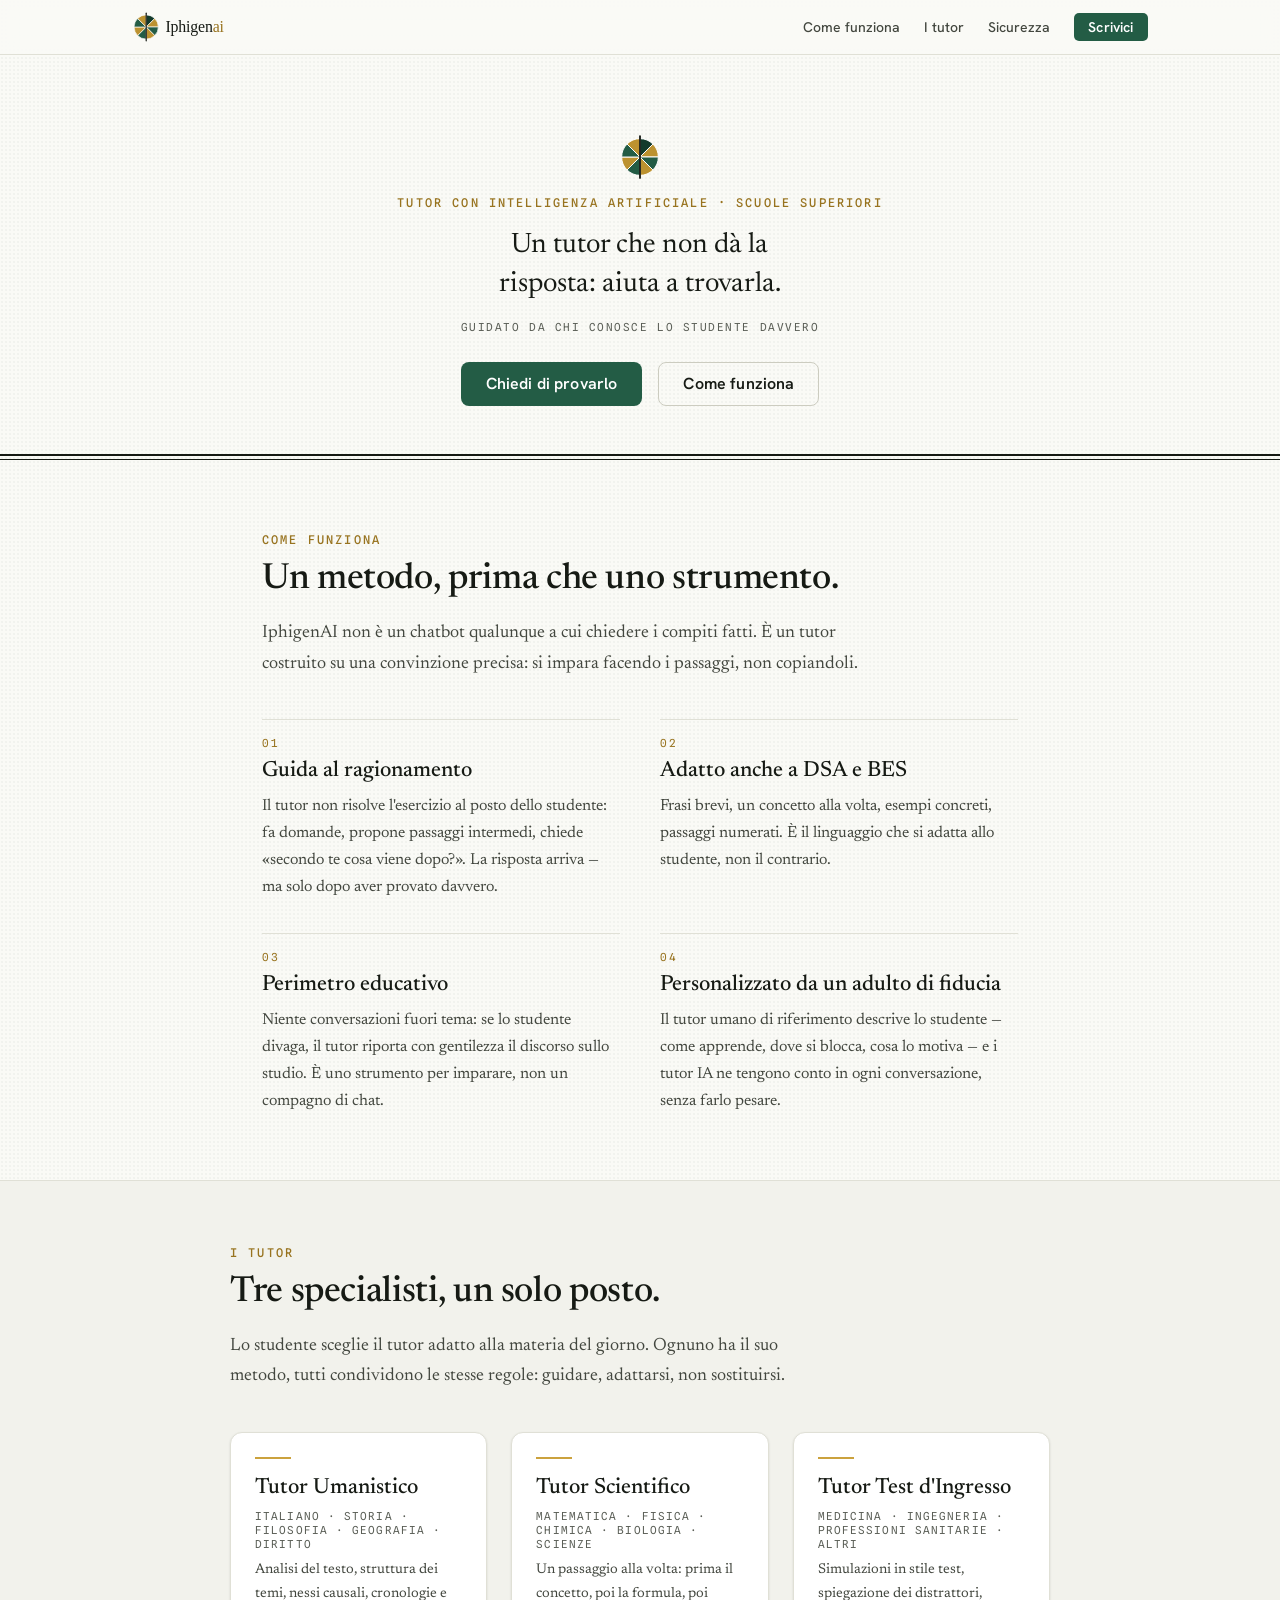
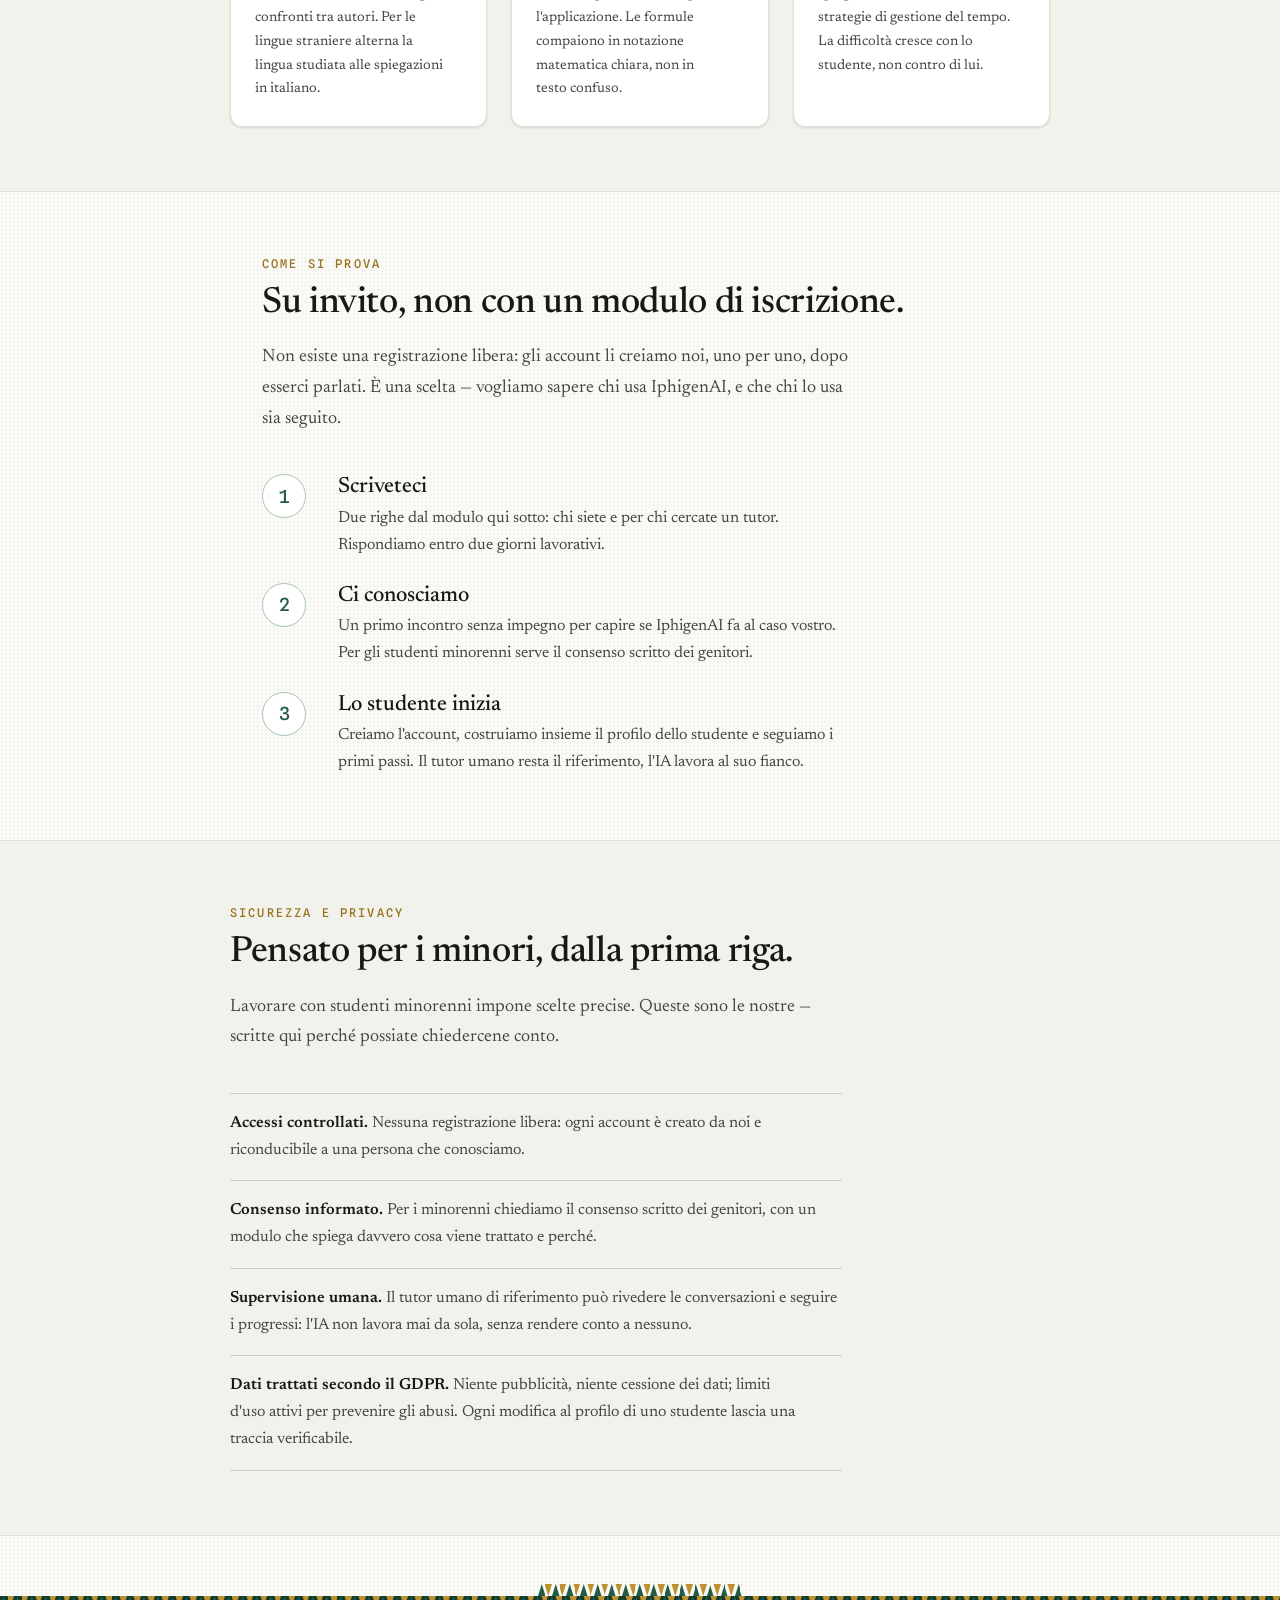
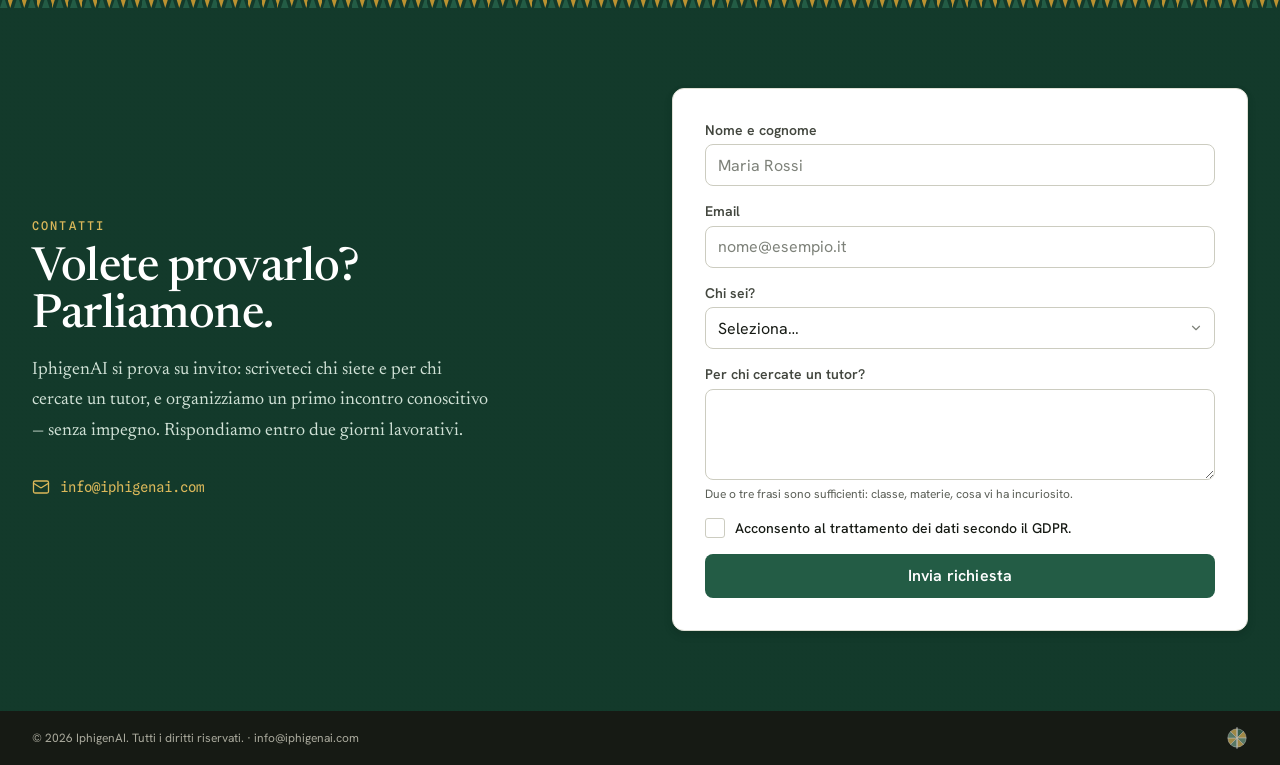
==== commit 51cc14ee: "Replace the diary with the product presentation site iphigenai.com now presents IphigenAI, the AI tu" ====
--- a/index.html
+++ b/index.html
@@ -3,10 +3,10 @@
 <head>
 <meta charset="utf-8">
 <meta name="viewport" content="width=device-width, initial-scale=1">
-<title>Iphigenai — Il diario · Note sull'IA nell'educazione</title>
-<meta name="description" content="Come l'intelligenza artificiale sta cambiando lo studio e la scuola — letto con calma, fonti alla mano. Note per scuole e famiglie.">
-<meta property="og:title" content="Iphigenai — Il diario">
-<meta property="og:description" content="Note sull'IA nell'educazione, per scuole e famiglie. Pubblichiamo quando abbiamo qualcosa da dire.">
+<title>IphigenAI — Tutor con intelligenza artificiale per studenti</title>
+<meta name="description" content="Un tutor IA per studenti delle scuole superiori che guida al ragionamento senza dare risposte pronte. Personalizzato, supervisionato, pensato per i minori. Si prova su invito.">
+<meta property="og:title" content="IphigenAI — Tutor IA per studenti">
+<meta property="og:description" content="Un tutor che non dà la risposta: aiuta a trovarla. Per studenti delle superiori, su invito.">
 <meta property="og:type" content="website">
 <meta property="og:url" content="https://iphigenai.com/">
 <link rel="icon" type="image/svg+xml" href="assets/img/favicon.svg">
@@ -15,195 +15,160 @@
 <body id="top">
 
   <!-- ============ HEADER ============ -->
+  <!-- Predisposizione EN: quando servirà la versione inglese, duplicare i
+       nodi marcati data-lang="it" con data-lang="en" e ripristinare il
+       lang-switch (markup nel commento qui sotto + logica già in site.js).
+       <div class="lang-switch" role="group" aria-label="Lingua / Language">
+         <button type="button" data-set-lang="it" aria-pressed="true">It</button>
+         <button type="button" data-set-lang="en" aria-pressed="false">En</button>
+       </div>
+  -->
   <header class="site-header">
     <div class="site-header__inner">
       <a href="index.html" class="site-header__brand">
-        <img src="assets/img/iphigenai-wordmark.svg" alt="Iphigenai">
+        <img src="assets/img/iphigenai-wordmark.svg" alt="IphigenAI">
       </a>
       <div class="site-header__right">
         <nav class="site-nav">
-          <a href="index.html" data-lang="it">Il diario</a>
-          <a href="index.html" data-lang="en">The journal</a>
-          <a href="#contatti" data-lang="it">Contatti</a>
-          <a href="#contatti" data-lang="en">Contact</a>
+          <a href="#come-funziona" data-lang="it">Come funziona</a>
+          <a href="#tutor" data-lang="it">I tutor</a>
+          <a href="#sicurezza" data-lang="it">Sicurezza</a>
         </nav>
-        <div class="lang-switch" role="group" aria-label="Lingua / Language">
-          <button type="button" data-set-lang="it" aria-pressed="true">It</button>
-          <button type="button" data-set-lang="en" aria-pressed="false">En</button>
-        </div>
         <a href="#contatti" class="btn btn--primary btn--sm" data-lang="it">Scrivici</a>
-        <a href="#contatti" class="btn btn--primary btn--sm" data-lang="en">Get in touch</a>
       </div>
     </div>
   </header>
 
-  <!-- ============ INDICE DEL DIARIO ============ -->
-  <main class="journal">
-
-    <!-- Testata -->
+  <main>
+
+    <!-- ============ HERO ============ -->
     <div class="masthead">
       <img src="assets/img/iphigenai-mark.svg" alt="">
       <div class="masthead__inner" data-lang="it">
-        <div class="masthead__eyebrow">Il diario · Note sull'IA nell'educazione</div>
-        <p class="masthead__statement">Come l'intelligenza artificiale sta cambiando lo studio e la scuola — letto con calma, fonti alla mano.</p>
-        <div class="masthead__motto">Pubblichiamo quando abbiamo qualcosa da dire</div>
-      </div>
-      <div class="masthead__inner" data-lang="en">
-        <div class="masthead__eyebrow">The journal · Notes on AI in education</div>
-        <p class="masthead__statement">How artificial intelligence is changing study and school — read calmly, sources in hand.</p>
-        <div class="masthead__motto">We publish when we have something to say</div>
-      </div>
-    </div>
-
-    <!-- Doppio filetto old-school -->
+        <div class="masthead__eyebrow">Tutor con intelligenza artificiale · Scuole superiori</div>
+        <p class="masthead__statement">Un tutor che non dà la risposta: aiuta a trovarla.</p>
+        <div class="masthead__motto">Guidato da chi conosce lo studente davvero</div>
+        <div class="masthead__actions">
+          <a href="#contatti" class="btn btn--primary btn--lg">Chiedi di provarlo</a>
+          <a href="#come-funziona" class="btn btn--outline btn--lg">Come funziona</a>
+        </div>
+      </div>
+    </div>
+
     <div class="double-rule"></div>
     <div class="single-rule"></div>
 
-    <div data-lang="it">
-      <!-- Voce 1 — articolo completo -->
-      <article class="entry">
-        <div class="entry__meta">
-          <span class="entry__date">4 giu 2026</span>
-          <span class="entry__section">Normativa</span>
-        </div>
-        <div class="entry__body">
-          <a class="entry__title" href="linee-guida-unesco.html">Cosa dicono (davvero) le linee guida UNESCO sull'IA in classe</a>
-          <p class="entry__excerpt">Se ne parla molto e le si legge poco. I punti che contano della prima guida globale sull'IA generativa nell'educazione — e cosa significano, in pratica, per scuole e famiglie.</p>
-          <a class="entry__read" href="linee-guida-unesco.html">Leggi <span aria-hidden="true">→</span></a>
-        </div>
-      </article>
-      <!-- Voce 2 -->
-      <article class="entry">
-        <div class="entry__meta">
-          <span class="entry__date">21 mag 2026</span>
-          <span class="entry__section">Famiglie</span>
-        </div>
-        <div class="entry__body">
-          <h2 class="entry__title">Mio figlio usa ChatGPT per i compiti. E adesso?</h2>
-          <p class="entry__excerpt">Vietare, ignorare o sedersi accanto? Una guida pratica per genitori che non vogliono fare né i poliziotti né i complici.</p>
-          <span class="badge">In preparazione</span>
-        </div>
-      </article>
-      <!-- Voce 3 -->
-      <article class="entry">
-        <div class="entry__meta">
-          <span class="entry__date">7 mag 2026</span>
-          <span class="entry__section">Scuola</span>
-        </div>
-        <div class="entry__body">
-          <h2 class="entry__title">Vietare l'IA a scuola funziona?</h2>
-          <p class="entry__excerpt">Dove è stato provato, il divieto totale ha soprattutto spostato l'uso fuori dalla vista. Cosa imparare dai casi più discussi.</p>
-          <span class="badge">In preparazione</span>
-        </div>
-      </article>
-      <!-- Voce 4 -->
-      <article class="entry">
-        <div class="entry__meta">
-          <span class="entry__date">23 apr 2026</span>
-          <span class="entry__section">Normativa</span>
-        </div>
-        <div class="entry__body">
-          <h2 class="entry__title">AI Act e minori: cosa cambia per le scuole</h2>
-          <p class="entry__excerpt">Il regolamento europeo tratta molti sistemi di IA in ambito educativo come ad alto rischio. Cosa comporta per chi li adotta — e per chi li subisce.</p>
-          <span class="badge">In preparazione</span>
-        </div>
-      </article>
-      <!-- Voce 5 -->
-      <article class="entry">
-        <div class="entry__meta">
-          <span class="entry__date">9 apr 2026</span>
-          <span class="entry__section">Opinioni</span>
-        </div>
-        <div class="entry__body">
-          <h2 class="entry__title">Il compito a casa è morto? Non proprio.</h2>
-          <p class="entry__excerpt">Se una consegna si risolve con un prompt, il problema non è lo strumento: è la consegna. Per una difesa, esigente, del compito.</p>
-          <span class="badge">In preparazione</span>
-        </div>
-      </article>
-      <!-- Voce 6 -->
-      <article class="entry">
-        <div class="entry__meta">
-          <span class="entry__date">26 mar 2026</span>
-          <span class="entry__section">Scuola</span>
-        </div>
-        <div class="entry__body">
-          <h2 class="entry__title">Cinque domande da fare prima di portare l'IA in classe</h2>
-          <p class="entry__excerpt">Chi tratta i dati? Che cosa ottimizza? Chi l'ha validato? Una checklist minima per dirigenti e docenti.</p>
-          <span class="badge">In preparazione</span>
-        </div>
-      </article>
-    </div>
-
-    <div data-lang="en">
-      <article class="entry">
-        <div class="entry__meta">
-          <span class="entry__date">4 Jun 2026</span>
-          <span class="entry__section">Policy</span>
-        </div>
-        <div class="entry__body">
-          <a class="entry__title" href="linee-guida-unesco.html">What the UNESCO guidance on AI in the classroom (actually) says</a>
-          <p class="entry__excerpt">Much discussed, little read. The points that matter in the first global guidance on generative AI in education — and what they mean, in practice, for schools and families.</p>
-          <a class="entry__read" href="linee-guida-unesco.html">Read <span aria-hidden="true">→</span></a>
-        </div>
-      </article>
-      <article class="entry">
-        <div class="entry__meta">
-          <span class="entry__date">21 May 2026</span>
-          <span class="entry__section">Families</span>
-        </div>
-        <div class="entry__body">
-          <h2 class="entry__title">My child uses ChatGPT for homework. Now what?</h2>
-          <p class="entry__excerpt">Ban it, ignore it, or sit down next to them? A practical guide for parents who want to be neither police officers nor accomplices.</p>
-          <span class="badge">In preparation</span>
-        </div>
-      </article>
-      <article class="entry">
-        <div class="entry__meta">
-          <span class="entry__date">7 May 2026</span>
-          <span class="entry__section">Schools</span>
-        </div>
-        <div class="entry__body">
-          <h2 class="entry__title">Does banning AI at school work?</h2>
-          <p class="entry__excerpt">Where it has been tried, a total ban has mostly pushed use out of sight. What to learn from the most debated cases.</p>
-          <span class="badge">In preparation</span>
-        </div>
-      </article>
-      <article class="entry">
-        <div class="entry__meta">
-          <span class="entry__date">23 Apr 2026</span>
-          <span class="entry__section">Policy</span>
-        </div>
-        <div class="entry__body">
-          <h2 class="entry__title">The AI Act and minors: what changes for schools</h2>
-          <p class="entry__excerpt">The European regulation treats many AI systems in education as high-risk. What that means for those who adopt them — and those who undergo them.</p>
-          <span class="badge">In preparation</span>
-        </div>
-      </article>
-      <article class="entry">
-        <div class="entry__meta">
-          <span class="entry__date">9 Apr 2026</span>
-          <span class="entry__section">Opinion</span>
-        </div>
-        <div class="entry__body">
-          <h2 class="entry__title">Is homework dead? Not quite.</h2>
-          <p class="entry__excerpt">If an assignment can be solved with a prompt, the problem is not the tool: it is the assignment. A demanding defence of homework.</p>
-          <span class="badge">In preparation</span>
-        </div>
-      </article>
-      <article class="entry">
-        <div class="entry__meta">
-          <span class="entry__date">26 Mar 2026</span>
-          <span class="entry__section">Schools</span>
-        </div>
-        <div class="entry__body">
-          <h2 class="entry__title">Five questions to ask before bringing AI into the classroom</h2>
-          <p class="entry__excerpt">Who processes the data? What does it optimise for? Who validated it? A minimal checklist for school leaders and teachers.</p>
-          <span class="badge">In preparation</span>
-        </div>
-      </article>
-    </div>
-
-    <!-- Striscia pattern di chiusura -->
+    <!-- ============ COME FUNZIONA ============ -->
+    <section id="come-funziona" class="section">
+      <div data-lang="it">
+        <div class="section__eyebrow">Come funziona</div>
+        <h2 class="section__title">Un metodo, prima che uno strumento.</h2>
+        <p class="section__lede">IphigenAI non è un chatbot qualunque a cui chiedere i compiti fatti. È un tutor costruito su una convinzione precisa: si impara facendo i passaggi, non copiandoli.</p>
+
+        <div class="features">
+          <div class="feature">
+            <div class="feature__num">01</div>
+            <h3 class="feature__title">Guida al ragionamento</h3>
+            <p class="feature__text">Il tutor non risolve l'esercizio al posto dello studente: fa domande, propone passaggi intermedi, chiede «secondo te cosa viene dopo?». La risposta arriva — ma solo dopo aver provato davvero.</p>
+          </div>
+          <div class="feature">
+            <div class="feature__num">02</div>
+            <h3 class="feature__title">Adatto anche a DSA e BES</h3>
+            <p class="feature__text">Frasi brevi, un concetto alla volta, esempi concreti, passaggi numerati. È il linguaggio che si adatta allo studente, non il contrario.</p>
+          </div>
+          <div class="feature">
+            <div class="feature__num">03</div>
+            <h3 class="feature__title">Perimetro educativo</h3>
+            <p class="feature__text">Niente conversazioni fuori tema: se lo studente divaga, il tutor riporta con gentilezza il discorso sullo studio. È uno strumento per imparare, non un compagno di chat.</p>
+          </div>
+          <div class="feature">
+            <div class="feature__num">04</div>
+            <h3 class="feature__title">Personalizzato da un adulto di fiducia</h3>
+            <p class="feature__text">Il tutor umano di riferimento descrive lo studente — come apprende, dove si blocca, cosa lo motiva — e i tutor IA ne tengono conto in ogni conversazione, senza farlo pesare.</p>
+          </div>
+        </div>
+      </div>
+    </section>
+
+    <!-- ============ I TUTOR ============ -->
+    <section id="tutor" class="section section--tinted">
+      <div data-lang="it">
+        <div class="section__eyebrow">I tutor</div>
+        <h2 class="section__title">Tre specialisti, un solo posto.</h2>
+        <p class="section__lede">Lo studente sceglie il tutor adatto alla materia del giorno. Ognuno ha il suo metodo, tutti condividono le stesse regole: guidare, adattarsi, non sostituirsi.</p>
+
+        <div class="tutor-grid">
+          <div class="tutor-card">
+            <div class="tutor-card__rule"></div>
+            <h3 class="tutor-card__name">Tutor Umanistico</h3>
+            <p class="tutor-card__subjects">Italiano · Storia · Filosofia · Geografia · Diritto</p>
+            <p class="tutor-card__text">Analisi del testo, struttura dei temi, nessi causali, cronologie e confronti tra autori. Per le lingue straniere alterna la lingua studiata alle spiegazioni in italiano.</p>
+          </div>
+          <div class="tutor-card">
+            <div class="tutor-card__rule"></div>
+            <h3 class="tutor-card__name">Tutor Scientifico</h3>
+            <p class="tutor-card__subjects">Matematica · Fisica · Chimica · Biologia · Scienze</p>
+            <p class="tutor-card__text">Un passaggio alla volta: prima il concetto, poi la formula, poi l'applicazione. Le formule compaiono in notazione matematica chiara, non in testo confuso.</p>
+          </div>
+          <div class="tutor-card">
+            <div class="tutor-card__rule"></div>
+            <h3 class="tutor-card__name">Tutor Test d'Ingresso</h3>
+            <p class="tutor-card__subjects">Medicina · Ingegneria · Professioni sanitarie · Altri</p>
+            <p class="tutor-card__text">Simulazioni in stile test, spiegazione dei distrattori, strategie di gestione del tempo. La difficoltà cresce con lo studente, non contro di lui.</p>
+          </div>
+        </div>
+      </div>
+    </section>
+
+    <!-- ============ COME SI PROVA ============ -->
+    <section id="prova" class="section">
+      <div data-lang="it">
+        <div class="section__eyebrow">Come si prova</div>
+        <h2 class="section__title">Su invito, non con un modulo di iscrizione.</h2>
+        <p class="section__lede">Non esiste una registrazione libera: gli account li creiamo noi, uno per uno, dopo esserci parlati. È una scelta — vogliamo sapere chi usa IphigenAI, e che chi lo usa sia seguito.</p>
+
+        <ol class="steps">
+          <li class="step">
+            <div class="step__num">1</div>
+            <div class="step__body">
+              <h3 class="step__title">Scriveteci</h3>
+              <p class="step__text">Due righe dal modulo qui sotto: chi siete e per chi cercate un tutor. Rispondiamo entro due giorni lavorativi.</p>
+            </div>
+          </li>
+          <li class="step">
+            <div class="step__num">2</div>
+            <div class="step__body">
+              <h3 class="step__title">Ci conosciamo</h3>
+              <p class="step__text">Un primo incontro senza impegno per capire se IphigenAI fa al caso vostro. Per gli studenti minorenni serve il consenso scritto dei genitori.</p>
+            </div>
+          </li>
+          <li class="step">
+            <div class="step__num">3</div>
+            <div class="step__body">
+              <h3 class="step__title">Lo studente inizia</h3>
+              <p class="step__text">Creiamo l'account, costruiamo insieme il profilo dello studente e seguiamo i primi passi. Il tutor umano resta il riferimento, l'IA lavora al suo fianco.</p>
+            </div>
+          </li>
+        </ol>
+      </div>
+    </section>
+
+    <!-- ============ SICUREZZA ============ -->
+    <section id="sicurezza" class="section section--tinted">
+      <div data-lang="it">
+        <div class="section__eyebrow">Sicurezza e privacy</div>
+        <h2 class="section__title">Pensato per i minori, dalla prima riga.</h2>
+        <p class="section__lede">Lavorare con studenti minorenni impone scelte precise. Queste sono le nostre — scritte qui perché possiate chiedercene conto.</p>
+
+        <ul class="trust-list">
+          <li class="trust-list__item"><strong>Accessi controllati.</strong> Nessuna registrazione libera: ogni account è creato da noi e riconducibile a una persona che conosciamo.</li>
+          <li class="trust-list__item"><strong>Consenso informato.</strong> Per i minorenni chiediamo il consenso scritto dei genitori, con un modulo che spiega davvero cosa viene trattato e perché.</li>
+          <li class="trust-list__item"><strong>Supervisione umana.</strong> Il tutor umano di riferimento può rivedere le conversazioni e seguire i progressi: l'IA non lavora mai da sola, senza rendere conto a nessuno.</li>
+          <li class="trust-list__item"><strong>Dati trattati secondo il GDPR.</strong> Niente pubblicità, niente cessione dei dati; limiti d'uso attivi per prevenire gli abusi. Ogni modifica al profilo di uno studente lascia una traccia verificabile.</li>
+        </ul>
+      </div>
+    </section>
+
     <div class="pattern-strip"><div></div></div>
   </main>
 
@@ -213,66 +178,64 @@
     <div class="contact__inner">
       <div data-lang="it">
         <div class="contact__eyebrow">Contatti</div>
-        <h2 class="contact__title">Parliamone.</h2>
-        <p class="contact__text">Il diario è il nostro modo di fare informazione. Il lavoro vero, però, si fa caso per caso — in famiglia o in istituto. Un primo confronto è senza impegno; rispondiamo entro due giorni lavorativi.</p>
-        <a href="#" class="email-link" data-email-link data-email-text><svg width="18" height="18" viewBox="0 0 24 24" fill="none" stroke="currentColor" stroke-width="1.75" stroke-linecap="round" stroke-linejoin="round" aria-hidden="true"><rect width="20" height="16" x="2" y="4" rx="2"></rect><path d="m22 7-8.97 5.7a1.94 1.94 0 0 1-2.06 0L2 7"></path></svg></a>
-      </div>
-      <div data-lang="en">
-        <div class="contact__eyebrow">Contact</div>
-        <h2 class="contact__title">Let's talk.</h2>
-        <p class="contact__text">The journal is how we share what we know. The real work, though, happens case by case — at home or at school. A first conversation costs nothing; we reply within two working days.</p>
+        <h2 class="contact__title">Volete provarlo? Parliamone.</h2>
+        <p class="contact__text">IphigenAI si prova su invito: scriveteci chi siete e per chi cercate un tutor, e organizziamo un primo incontro conoscitivo — senza impegno. Rispondiamo entro due giorni lavorativi.</p>
         <a href="#" class="email-link" data-email-link data-email-text><svg width="18" height="18" viewBox="0 0 24 24" fill="none" stroke="currentColor" stroke-width="1.75" stroke-linecap="round" stroke-linejoin="round" aria-hidden="true"><rect width="20" height="16" x="2" y="4" rx="2"></rect><path d="m22 7-8.97 5.7a1.94 1.94 0 0 1-2.06 0L2 7"></path></svg></a>
       </div>
 
       <div class="card" data-contact-card>
         <form class="form" novalidate>
-          <div class="field">
-            <label class="field__label" for="f-name"><span data-lang="it">Nome e cognome</span><span data-lang="en">Full name</span></label>
+          <input type="hidden" name="_subject" value="Nuova richiesta di prova dal sito IphigenAI">
+          <input type="text" name="_gotcha" style="display:none" tabindex="-1" autocomplete="off">
+          <div class="field">
+            <label class="field__label" for="f-name"><span data-lang="it">Nome e cognome</span></label>
             <input type="text" id="f-name" name="name" placeholder="Maria Rossi" autocomplete="name">
-            <span class="field__error"><span data-lang="it">Campo obbligatorio</span><span data-lang="en">This field is required</span></span>
+            <span class="field__error"><span data-lang="it">Campo obbligatorio</span></span>
           </div>
           <div class="field">
             <label class="field__label" for="f-email">Email</label>
             <input type="email" id="f-email" name="email" autocomplete="email" placeholder="nome@esempio.it">
-            <span class="field__error"><span data-lang="it">Inserisci un indirizzo email valido</span><span data-lang="en">Enter a valid email address</span></span>
+            <span class="field__error"><span data-lang="it">Inserisci un indirizzo email valido</span></span>
           </div>
           <div class="field field--select">
-            <label class="field__label" for="f-role"><span data-lang="it">Chi sei?</span><span data-lang="en">Who are you?</span></label>
+            <label class="field__label" for="f-role"><span data-lang="it">Chi sei?</span></label>
             <select id="f-role" name="role">
-              <option value="" disabled selected data-it="Seleziona…" data-en="Select…"></option>
-              <option value="genitore" data-it="Genitore o famiglia" data-en="Parent or family"></option>
-              <option value="docente" data-it="Docente" data-en="Teacher"></option>
-              <option value="dirigente" data-it="Dirigente scolastico" data-en="School leader"></option>
-              <option value="ente" data-it="Istituzione o ente" data-en="Institution or body"></option>
-              <option value="altro" data-it="Altro" data-en="Other"></option>
+              <option value="" disabled selected data-it="Seleziona…"></option>
+              <option value="genitore" data-it="Genitore o famiglia"></option>
+              <option value="studente" data-it="Studente"></option>
+              <option value="docente" data-it="Docente o tutor"></option>
+              <option value="dirigente" data-it="Dirigente scolastico"></option>
+              <option value="ente" data-it="Istituzione o ente"></option>
+              <option value="altro" data-it="Altro"></option>
             </select>
             <span class="field__chevron"><svg width="14" height="14" viewBox="0 0 24 24" fill="none" stroke="currentColor" stroke-width="2" stroke-linecap="round" stroke-linejoin="round" aria-hidden="true"><polyline points="6 9 12 15 18 9"></polyline></svg></span>
           </div>
           <div class="field">
-            <label class="field__label" for="f-msg"><span data-lang="it">Che cosa vi preoccupa, o vi incuriosisce?</span><span data-lang="en">What worries you, or makes you curious?</span></label>
+            <label class="field__label" for="f-msg"><span data-lang="it">Per chi cercate un tutor?</span></label>
             <textarea id="f-msg" name="message" rows="3"></textarea>
-            <span class="field__hint"><span data-lang="it">Due o tre frasi sono sufficienti.</span><span data-lang="en">Two or three sentences are enough.</span></span>
+            <span class="field__hint"><span data-lang="it">Due o tre frasi sono sufficienti: classe, materie, cosa vi ha incuriosito.</span></span>
           </div>
           <div class="field">
             <label class="checkbox">
               <input type="checkbox" name="consent">
               <span class="checkbox__box"><svg width="13" height="13" viewBox="0 0 24 24" fill="none" stroke="#FFFFFF" stroke-width="3.2" stroke-linecap="round" stroke-linejoin="round" aria-hidden="true"><polyline points="20 6 9 17 4 12"></polyline></svg></span>
-              <span class="checkbox__label"><span data-lang="it">Acconsento al trattamento dei dati secondo il GDPR.</span><span data-lang="en">I consent to data processing under the GDPR.</span></span>
+              <span class="checkbox__label"><span data-lang="it">Acconsento al trattamento dei dati secondo il GDPR.</span></span>
             </label>
-            <span class="field__error"><span data-lang="it">Il consenso è necessario per poterti ricontattare.</span><span data-lang="en">Consent is required so that we can get back to you.</span></span>
-          </div>
-          <button type="submit" class="btn btn--primary btn--lg btn--full"><span data-lang="it">Invia richiesta</span><span data-lang="en">Send request</span></button>
+            <span class="field__error"><span data-lang="it">Il consenso è necessario per poterti ricontattare.</span></span>
+          </div>
+          <button type="submit" class="btn btn--primary btn--lg btn--full"><span data-lang="it">Invia richiesta</span></button>
+          <p class="form-fail" role="alert"><span data-lang="it">Non siamo riusciti a inviare la richiesta. Riprova tra poco, oppure scrivici direttamente a </span><span data-email-text></span>.</p>
         </form>
 
         <div class="form-success">
           <div class="callout" role="note">
             <span class="callout__icon"><svg width="20" height="20" viewBox="0 0 24 24" fill="none" stroke="currentColor" stroke-width="1.75" stroke-linecap="round" stroke-linejoin="round" aria-hidden="true"><path d="M21.801 10A10 10 0 1 1 17 3.335"></path><path d="m9 11 3 3L22 4"></path></svg></span>
             <div class="callout__content">
-              <span class="callout__title"><span data-lang="it">Richiesta ricevuta</span><span data-lang="en">Request received</span></span>
-              <span class="callout__body"><span data-lang="it">Grazie. Vi ricontatteremo entro due giorni lavorativi per un primo incontro conoscitivo.</span><span data-lang="en">Thank you. We will be in touch within two working days to arrange a first meeting.</span></span>
-            </div>
-          </div>
-          <button type="button" class="btn btn--outline btn--md btn--full" data-form-reset><span data-lang="it">Invia un'altra richiesta</span><span data-lang="en">Send another request</span></button>
+              <span class="callout__title"><span data-lang="it">Richiesta ricevuta</span></span>
+              <span class="callout__body"><span data-lang="it">Grazie. Vi ricontatteremo entro due giorni lavorativi per un primo incontro conoscitivo.</span></span>
+            </div>
+          </div>
+          <button type="button" class="btn btn--outline btn--md btn--full" data-form-reset><span data-lang="it">Invia un'altra richiesta</span></button>
         </div>
       </div>
     </div>
@@ -281,7 +244,7 @@
   <!-- ============ FOOTER ============ -->
   <footer class="site-footer">
     <div class="site-footer__inner">
-      <span class="site-footer__text"><span data-lang="it">© 2026 Iphigenai. Tutti i diritti riservati. · </span><span data-lang="en">© 2026 Iphigenai. All rights reserved. · </span><span data-email-text></span></span>
+      <span class="site-footer__text"><span data-lang="it">© 2026 IphigenAI. Tutti i diritti riservati. · </span><span data-email-text></span></span>
       <img src="assets/img/iphigenai-mark-light.svg" alt="">
     </div>
   </footer>
--- a/assets/css/site.css
+++ b/assets/css/site.css
@@ -748,6 +748,18 @@
   color: var(--text-secondary);
 }
 
+.form-fail {
+  display: none;
+  font-family: var(--font-sans);
+  font-size: var(--text-sm);
+  line-height: var(--leading-normal);
+  color: var(--feedback-danger);
+  margin: 0;
+}
+.form-fail.is-visible { display: block; }
+
+.btn:disabled { opacity: 0.5; cursor: not-allowed; }
+
 .form-success {
   display: none;
   flex-direction: column;
@@ -774,6 +786,245 @@
 
 .site-footer__text { font-family: var(--font-sans); font-size: var(--text-xs); color: var(--bone-400); }
 .site-footer__inner img { height: 22px; opacity: 0.7; }
+
+/* ============================================================
+   Componenti del sito di presentazione (agosto 2026)
+   Il sito non è più «il diario»: le sezioni qui sotto servono
+   la presentazione del tutor IA. Gli stili .entry / .article-*
+   restano sopra come archivio del design system.
+   ============================================================ */
+
+/* Hero: il masthead ora vive fuori dal container .journal */
+main > .masthead { padding: var(--space-10) var(--space-6) 0; }
+
+.masthead__actions {
+  display: flex;
+  flex-wrap: wrap;
+  justify-content: center;
+  gap: var(--space-4);
+  margin-top: var(--space-3);
+}
+
+/* ---------------- Sezioni ---------------- */
+.section {
+  max-width: var(--container-md);
+  margin: 0 auto;
+  padding: var(--space-9) var(--space-6);
+}
+
+.section--tinted {
+  max-width: none;
+  background: var(--bone-100);
+  border-top: 1px solid var(--border-hairline);
+  border-bottom: 1px solid var(--border-hairline);
+}
+.section--tinted > [data-lang] {
+  max-width: var(--container-md);
+  margin: 0 auto;
+  display: block;
+}
+
+.section__eyebrow {
+  font-family: var(--font-mono);
+  font-size: var(--text-xs);
+  font-weight: 500;
+  text-transform: uppercase;
+  letter-spacing: var(--tracking-eyebrow);
+  color: var(--text-gold);
+  margin-bottom: var(--space-3);
+}
+
+.section__title {
+  font-family: var(--font-serif);
+  font-weight: var(--weight-medium);
+  font-size: clamp(1.6rem, 3vw, var(--text-2xl));
+  line-height: var(--leading-snug);
+  letter-spacing: var(--tracking-snug);
+  color: var(--text-primary);
+  margin: 0 0 var(--space-4);
+  text-wrap: balance;
+}
+
+.section__lede {
+  font-family: var(--font-serif);
+  font-size: var(--text-md);
+  line-height: var(--leading-relaxed);
+  color: var(--ink-700);
+  margin: 0 0 var(--space-7);
+  max-width: 60ch;
+  text-wrap: pretty;
+}
+
+/* ---------------- Come funziona: griglia feature ---------------- */
+.features {
+  display: grid;
+  grid-template-columns: repeat(2, minmax(0, 1fr));
+  gap: var(--space-6) var(--space-7);
+}
+
+.feature { border-top: 1px solid var(--border-hairline); padding-top: var(--space-4); }
+
+.feature__num {
+  font-family: var(--font-mono);
+  font-size: var(--text-2xs);
+  letter-spacing: 0.14em;
+  color: var(--text-gold);
+  margin-bottom: var(--space-2);
+}
+
+.feature__title {
+  font-family: var(--font-serif);
+  font-weight: var(--weight-medium);
+  font-size: var(--text-lg);
+  line-height: var(--leading-snug);
+  color: var(--text-primary);
+  margin: 0 0 var(--space-2);
+}
+
+.feature__text {
+  font-family: var(--font-serif);
+  font-size: var(--text-base);
+  line-height: var(--leading-relaxed);
+  color: var(--ink-700);
+  margin: 0;
+  text-wrap: pretty;
+}
+
+@media (max-width: 640px) {
+  .features { grid-template-columns: 1fr; }
+}
+
+/* ---------------- I tutor: card ---------------- */
+.tutor-grid {
+  display: grid;
+  grid-template-columns: repeat(3, minmax(0, 1fr));
+  gap: var(--space-5);
+}
+
+.tutor-card {
+  background: var(--surface-card);
+  border: 1px solid var(--border-hairline);
+  border-radius: var(--radius-lg);
+  box-shadow: var(--shadow-sm);
+  padding: var(--space-5);
+  display: flex;
+  flex-direction: column;
+  gap: var(--space-2);
+}
+
+.tutor-card__rule {
+  width: 36px;
+  border-top: 2px solid var(--gold-400);
+  margin-bottom: var(--space-2);
+}
+
+.tutor-card__name {
+  font-family: var(--font-serif);
+  font-weight: var(--weight-medium);
+  font-size: var(--text-lg);
+  line-height: var(--leading-snug);
+  color: var(--text-primary);
+  margin: 0;
+}
+
+.tutor-card__subjects {
+  font-family: var(--font-mono);
+  font-size: var(--text-2xs);
+  text-transform: uppercase;
+  letter-spacing: 0.1em;
+  color: var(--text-muted);
+  margin: 0;
+}
+
+.tutor-card__text {
+  font-family: var(--font-serif);
+  font-size: var(--text-sm);
+  line-height: var(--leading-relaxed);
+  color: var(--ink-700);
+  margin: 0;
+  text-wrap: pretty;
+}
+
+@media (max-width: 760px) {
+  .tutor-grid { grid-template-columns: 1fr; }
+}
+
+/* ---------------- Come si prova: passi ---------------- */
+.steps {
+  list-style: none;
+  margin: 0;
+  padding: 0;
+  display: flex;
+  flex-direction: column;
+  gap: var(--space-5);
+}
+
+.step {
+  display: grid;
+  grid-template-columns: 52px 1fr;
+  gap: var(--space-5);
+  align-items: start;
+}
+
+.step__num {
+  font-family: var(--font-mono);
+  font-size: var(--text-md);
+  font-weight: 500;
+  color: var(--forest-500);
+  border: 1px solid var(--forest-200);
+  border-radius: 50%;
+  width: 44px;
+  height: 44px;
+  display: flex;
+  align-items: center;
+  justify-content: center;
+  background: var(--surface-card);
+}
+
+.step__title {
+  font-family: var(--font-serif);
+  font-weight: var(--weight-medium);
+  font-size: var(--text-lg);
+  line-height: var(--leading-snug);
+  color: var(--text-primary);
+  margin: 0 0 var(--space-1);
+}
+
+.step__text {
+  font-family: var(--font-serif);
+  font-size: var(--text-base);
+  line-height: var(--leading-relaxed);
+  color: var(--ink-700);
+  margin: 0;
+  max-width: 58ch;
+  text-wrap: pretty;
+}
+
+/* ---------------- Sicurezza: elenco di garanzie ---------------- */
+.trust-list {
+  list-style: none;
+  margin: 0;
+  padding: 0;
+  display: flex;
+  flex-direction: column;
+}
+
+.trust-list__item {
+  font-family: var(--font-serif);
+  font-size: var(--text-base);
+  line-height: var(--leading-relaxed);
+  color: var(--ink-700);
+  padding: var(--space-4) 0;
+  border-top: 1px solid var(--border-default);
+  max-width: 68ch;
+  text-wrap: pretty;
+}
+.trust-list__item:last-child { border-bottom: 1px solid var(--border-default); }
+
+.trust-list__item strong {
+  font-weight: var(--weight-semibold);
+  color: var(--text-primary);
+}
 
 @media (max-width: 640px) {
   .site-header__inner { padding: 12px var(--space-4); gap: var(--space-3); }
